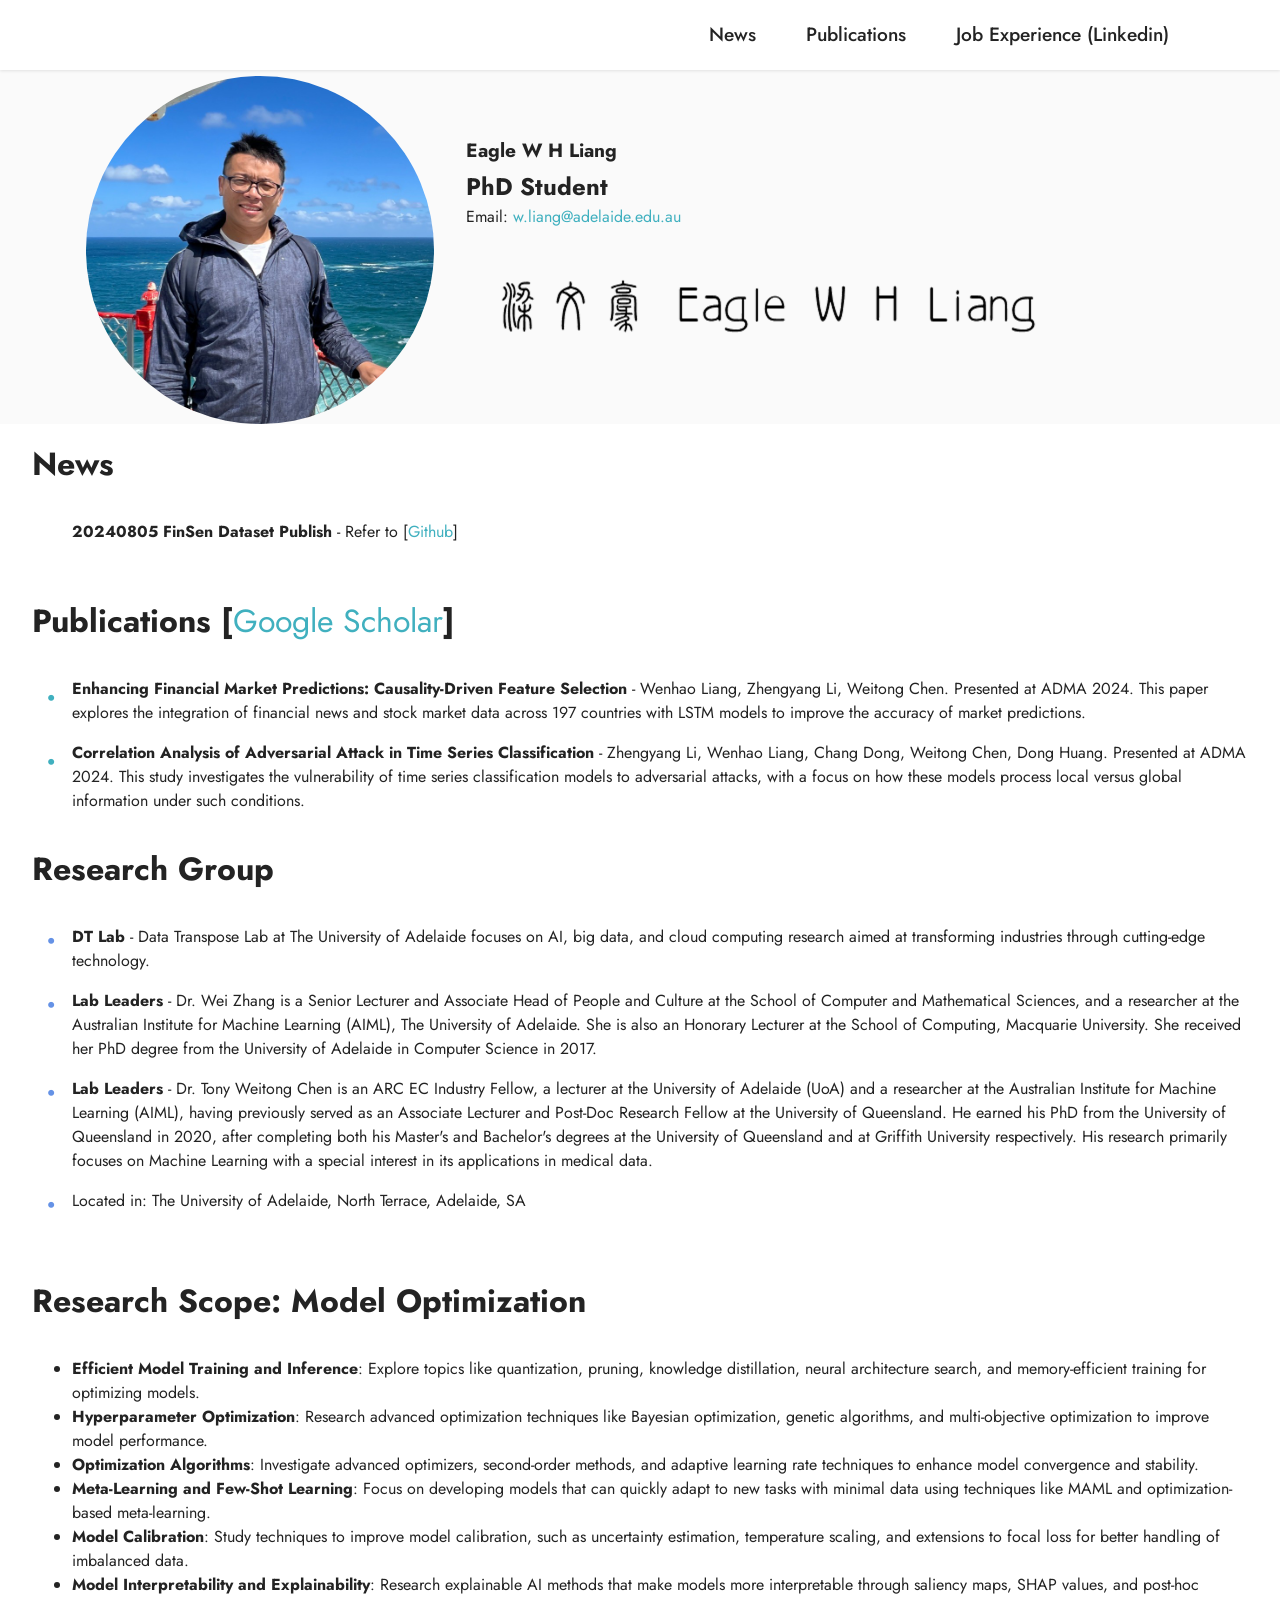
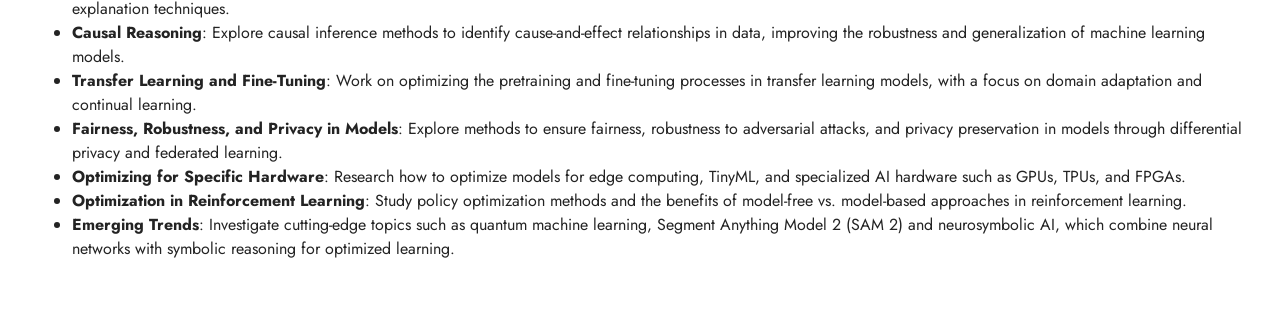
==== index.html @ 14f1f6cb "Update index.html" ====
<!DOCTYPE html>
<html>

<head>
    <meta charset="UTF-8">
    <meta http-equiv="X-Compatible" content="IE=edge">
    <meta name="generator" content="Mobirise v5.3.0, mobirise.com">
    <meta name="viewport" content="width=device-width, initial-scale=1, minimum-scale=1">
    <link rel="shortcut icon" href="assets/eagle.jpeg" type="image/x-icon">
    <meta name="description" content="Eagle W H Liang">

    <title>Eagle W H Liang</title>
    <link rel="stylesheet" href="assets/tether/tether.min.css">
    <link rel="stylesheet" href="assets/bootstrap/css/bootstrap.min.css">
    <link rel="stylesheet" href="assets/bootstrap/css/bootstrap-grid.min.css">
    <link rel="stylesheet" href="assets/bootstrap/css/bootstrap-reboot.min.css">
    <link rel="stylesheet" href="assets/web/assets/gdpr-plugin/gdpr-styles.css">
    <link rel="stylesheet" href="assets/dropdown/css/style.css">
    <link rel="stylesheet" href="assets/socicon/css/styles.css">
    <link rel="stylesheet" href="assets/theme/css/style.css">
    <link rel="preload" as="style" href="assets/mobirise/css/mbr-additional.css">
    <link rel="stylesheet" href="assets/mobirise/css/mbr-additional.css" type="text/css">
</head>

<body>
    <section class="menu menu1 cid-sqgBPO4NXS" once="menu" id="menu1-y">
        <nav class="navbar navbar-dropdown navbar-fixed-top navbar-expand-lg">
            <div class="container">
                <button class="navbar-toggler" type="button" data-toggle="collapse" data-target="#navbarSupportedContent" aria-controls="navbarNavAltMarkup" aria-expanded="false" aria-label="Toggle navigation">
                    <div class="hamburger">
                        <span></span>
                        <span></span>
                        <span></span>
                        <span></span>
                    </div>
                </button>
                <div class="collapse navbar-collapse" id="navbarSupportedContent">
                    <ul class="navbar-nav nav-dropdown nav-right" data-app-modern-menu="true">
                        <li class="nav-item"><a class="nav-link link text-black text-primary display-4" href="#content8-q">News</a></li>
                        <li class="nav-item"><a class="nav-link link text-black text-primary display-4" href="#content14-s">Publications</a></li>
                        <li class="nav-item"><a class="nav-link link text-black text-primary display-4" href="https://www.linkedin.com/in/eagle-wh-liang-7a3728153/" target="_blank">Job Experience (Linkedin) </a></li>
                    </ul>
                </div>
            </div>
        </nav>
    </section>

<section class="team2 cid-sqbFVr6z4T" id="team2-o">
    <div class="container">
        <div class="row align-items-center">
            <div class="col-md-4">
                <img src="assets/eagle.jpeg" alt="Eagle W H Liang" class="img-fluid rounded-circle">
            </div>
            <div class="col-md-8">
                <h1 class="display-4"><strong>Eagle W H Liang</strong></h1>
                <h2 class="h4"><strong>PhD Student</strong></h2>
                <p>Email: <a href="mailto:w.liang@adelaide.edu.au">w.liang@adelaide.edu.au</a></p>
                <!-- Add the new image below the email -->
                <img src="assets/eagleWHLiang_touming_2.png" alt="Additional Photo" class="img-fluid mt-3">
            </div>
        </div>
    </div>
</section>


    <section class="content8 cid-sqbGOVxCZl" id="content8-q">
        <div class="container-fluid">
            <div class="row justify-content-center">
                <div class="col-md-12">
                    <h4 class="mbr-section-title mbr-fonts-style mb-4 display-5"><strong>News</strong></h4>
                    <ul class="list mbr-fonts-style display-7">
                        <!-- Empty Content -->
                        <strong>20240805 FinSen Dataset Publish</strong> - Refer to [<a href="https://github.com/EagleAdelaide/FinSen_Dataset" class="text-primary" target="_blank">Github</a>]
                    </ul>
                </div>
            </div>
        </div>
    </section>

    <section class="content14 cid-sqbH2OZFpg" id="content14-s">
        <div class="container-fluid">
            <div class="row justify-content-center">
                <div class="col-md-12">
                    <h3 class="mbr-section-title mbr-fonts-style mb-4 display-5">
                        <strong>Publications [<a href="https://scholar.google.com/citations?user=3f4N-oQAAAAJ&hl=en" class="text-primary">Google Scholar</a>]
                        </strong>
                    </h3>
                    <ul class="list mbr-fonts-style display-7">
                        <li>
                            <strong>Enhancing Financial Market Predictions: Causality-Driven Feature Selection</strong> - 
                            Wenhao Liang, Zhengyang Li, Weitong Chen. Presented at ADMA 2024. This paper explores the integration of financial news and stock market data across 197 countries with LSTM models to improve the accuracy of market predictions.
                        </li>
                        <li>
                            <strong>Correlation Analysis of Adversarial Attack in Time Series Classification</strong> - 
                            Zhengyang Li, Wenhao Liang, Chang Dong, Weitong Chen, Dong Huang. Presented at ADMA 2024. This study investigates the vulnerability of time series classification models to adversarial attacks, with a focus on how these models process local versus global information under such conditions.
                        </li>
                        <!-- Add more publications here -->
                    </ul>
                </div>
            </div>
        </div>
    </section>

    <section class="content8 cid-sqgLXsVjXE" id="content8-10">
        <div class="container-fluid">
            <div class="row justify-content-center">
                <div class="counter-container col-md-12 col-lg-12">
                    <h4 class="mbr-section-title mbr-fonts-style mb-4 display-5"><strong>Research Group</strong></h4>
                    <ul class="list mbr-fonts-style display-7">
                        <li><strong>DT Lab</strong> - Data Transpose Lab at The University of Adelaide focuses on AI, big data, and cloud computing research aimed at transforming industries through cutting-edge technology.</li>
                        <li><strong>Lab Leaders</strong> - Dr. Wei Zhang is a Senior Lecturer and Associate Head of People and Culture at the School of Computer and Mathematical Sciences, and a researcher at the Australian Institute for Machine Learning (AIML), The University of Adelaide. She is also an Honorary Lecturer at the School of Computing, Macquarie University. She received her PhD degree from the University of Adelaide in Computer Science in 2017.</li>
                        <li><strong>Lab Leaders</strong> - Dr. Tony Weitong Chen is an ARC EC Industry Fellow, a lecturer at the University of Adelaide (UoA) and a researcher at the Australian Institute for Machine Learning (AIML), having previously served as an Associate Lecturer and Post-Doc Research Fellow at the University of Queensland. He earned his PhD from the University of Queensland in 2020, after completing both his Master's and Bachelor's degrees at the University of Queensland and at Griffith University respectively. His research primarily focuses on Machine Learning with a special interest in its applications in medical data.</li>
                        <li>Located in: The University of Adelaide, North Terrace, Adelaide, SA</li>
<!--                         <li>Email: dt-lab@adelaide.edu.au</li> -->
<!--                         <li>Website: <a href="https://www.adelaide.edu.au/dt-lab">www.adelaide.edu.au/dt-lab</a></li> -->
                    </ul>
                </div>
<!--                 <div class="counter-container col-md-12 col-lg-12">
                    <h4 class="mbr-section-title mbr-fonts-style mb-4 display-5"><strong>Alumni</strong></h4>
                    <ul class="list mbr-fonts-style display-7">
<!--                                 <li><strong>John Doe</strong> - Graduated in 2022, now working as a Data Scientist at XYZ Corporation.</li> -->
<!--                                 <li><strong>Jane Smith</strong> - Completed PhD in AI, currently leading research at ABC Lab. 
                                    <a href="https://www.linkedin.com/in/janesmith" target="_blank">LinkedIn</a></li>
                                <li><strong>Michael Lee</strong> - Graduated in 2021, Software Engineer at DEF Tech. 
                                    <a href="https://www.linkedin.com/in/michaellee" target="_blank">LinkedIn</a></li> -->
                    </ul>
                </div>
            </div>
        </div>
    </section>

    <section class="content8 cid-sqbGOVxCZl" id="content8-q">
    <div class="container-fluid">
        <div class="row justify-content-center">
            <div class="col-md-12">
                <h4 class="mbr-section-title mbr-fonts-style mb-4 display-5"><strong>Research Scope: Model Optimization</strong></h4>
                <ul class="list mbr-fonts-style display-7">
                    <li><strong>Efficient Model Training and Inference</strong>: Explore topics like quantization, pruning, knowledge distillation, neural architecture search, and memory-efficient training for optimizing models.</li>
                    <li><strong>Hyperparameter Optimization</strong>: Research advanced optimization techniques like Bayesian optimization, genetic algorithms, and multi-objective optimization to improve model performance.</li>
                    <li><strong>Optimization Algorithms</strong>: Investigate advanced optimizers, second-order methods, and adaptive learning rate techniques to enhance model convergence and stability.</li>
                    <li><strong>Meta-Learning and Few-Shot Learning</strong>: Focus on developing models that can quickly adapt to new tasks with minimal data using techniques like MAML and optimization-based meta-learning.</li>
                    <li><strong>Model Calibration</strong>: Study techniques to improve model calibration, such as uncertainty estimation, temperature scaling, and extensions to focal loss for better handling of imbalanced data.</li>
                    <li><strong>Model Interpretability and Explainability</strong>: Research explainable AI methods that make models more interpretable through saliency maps, SHAP values, and post-hoc explanation techniques.</li>
                    <li><strong>Causal Reasoning</strong>: Explore causal inference methods to identify cause-and-effect relationships in data, improving the robustness and generalization of machine learning models.</li>
                    <li><strong>Transfer Learning and Fine-Tuning</strong>: Work on optimizing the pretraining and fine-tuning processes in transfer learning models, with a focus on domain adaptation and continual learning.</li>
                    <li><strong>Fairness, Robustness, and Privacy in Models</strong>: Explore methods to ensure fairness, robustness to adversarial attacks, and privacy preservation in models through differential privacy and federated learning.</li>
                    <li><strong>Optimizing for Specific Hardware</strong>: Research how to optimize models for edge computing, TinyML, and specialized AI hardware such as GPUs, TPUs, and FPGAs.</li>
                    <li><strong>Optimization in Reinforcement Learning</strong>: Study policy optimization methods and the benefits of model-free vs. model-based approaches in reinforcement learning.</li>
                    <li><strong>Emerging Trends</strong>: Investigate cutting-edge topics such as quantum machine learning, Segment Anything Model 2 (SAM 2) and neurosymbolic AI, which combine neural networks with symbolic reasoning for optimized learning.</li>
                </ul>
            </div>
        </div>
    </div>
</section>

</body>
</html>
---- assets/web/assets/gdpr-plugin/gdpr-styles.css ----
.gdpr-block {
    padding: 10px;
    font-size: 14px;
    display: block;
    width: 100%;
    text-align: center;
}
.gdpr-block.covert {
	display: none;
}
.textGDPR {
    position: relative;
}
.gdpr-block label span.textGDPR input[name='gdpr']{
    width: 15px;
    height: 15px;
    margin: 0;
    position: absolute;
    top: 3px;
    left: -20px;
}
.gdpr-block label {
    color: #a7a7a7;
    vertical-align: middle;
    user-select: none;
    margin-bottom: 0;
}
---- assets/dropdown/css/style.css ----
.navbar-dropdown {
  left: 0;
  padding: 0;
  position: absolute;
  right: 0;
  top: 0;
  transition: all 0.45s ease;
  z-index: 1030;
  background: #282828; }
  .navbar-dropdown .navbar-logo {
    margin-right: 0.8rem;
    transition: margin 0.3s ease-in-out;
    vertical-align: middle; }
    .navbar-dropdown .navbar-logo img {
      height: 3.125rem;
      transition: all 0.3s ease-in-out; }
    .navbar-dropdown .navbar-logo.mbr-iconfont {
      font-size: 3.125rem;
      line-height: 3.125rem; }
  .navbar-dropdown .navbar-caption {
    font-weight: 700;
    white-space: normal;
    vertical-align: -4px;
    line-height: 3.125rem !important; }
    .navbar-dropdown .navbar-caption, .navbar-dropdown .navbar-caption:hover {
      color: inherit;
      text-decoration: none; }
  .navbar-dropdown .mbr-iconfont + .navbar-caption {
    vertical-align: -1px; }
  .navbar-dropdown.navbar-fixed-top {
    position: fixed; }
  .navbar-dropdown .navbar-brand span {
    vertical-align: -4px; }
  .navbar-dropdown.bg-color.transparent {
    background: none; }
  .navbar-dropdown.navbar-short .navbar-brand {
    padding: 0.625rem 0; }
    .navbar-dropdown.navbar-short .navbar-brand span {
      vertical-align: -1px; }
  .navbar-dropdown.navbar-short .navbar-caption {
    line-height: 2.375rem !important;
    vertical-align: -2px; }
  .navbar-dropdown.navbar-short .navbar-logo {
    margin-right: 0.5rem; }
    .navbar-dropdown.navbar-short .navbar-logo img {
      height: 2.375rem; }
    .navbar-dropdown.navbar-short .navbar-logo.mbr-iconfont {
      font-size: 2.375rem;
      line-height: 2.375rem; }
  .navbar-dropdown.navbar-short .mbr-table-cell {
    height: 3.625rem; }
  .navbar-dropdown .navbar-close {
    left: 0.6875rem;
    position: fixed;
    top: 0.75rem;
    z-index: 1000; }
  .navbar-dropdown .hamburger-icon {
    content: "";
    display: inline-block;
    vertical-align: middle;
    width: 16px;
    -webkit-box-shadow: 0 -6px 0 1px #282828,0 0 0 1px #282828,0 6px 0 1px #282828;
    -moz-box-shadow: 0 -6px 0 1px #282828,0 0 0 1px #282828,0 6px 0 1px #282828;
    box-shadow: 0 -6px 0 1px #282828,0 0 0 1px #282828,0 6px 0 1px #282828; }

.dropdown-menu .dropdown-toggle[data-toggle="dropdown-submenu"]::after {
  border-bottom: 0.35em solid transparent;
  border-left: 0.35em solid;
  border-right: 0;
  border-top: 0.35em solid transparent;
  margin-left: 0.3rem; }

.dropdown-menu .dropdown-item:focus {
  outline: 0; }

.nav-dropdown {
  font-size: 0.75rem;
  font-weight: 500;
  height: auto !important; }
  .nav-dropdown .nav-btn {
    padding-left: 1rem; }
  .nav-dropdown .link {
    margin: .667em 1.667em;
    font-weight: 500;
    padding: 0;
    transition: color .2s ease-in-out; }
    .nav-dropdown .link.dropdown-toggle {
      margin-right: 2.583em; }
      .nav-dropdown .link.dropdown-toggle::after {
        margin-left: .25rem;
        border-top: 0.35em solid;
        border-right: 0.35em solid transparent;
        border-left: 0.35em solid transparent;
        border-bottom: 0; }
      .nav-dropdown .link.dropdown-toggle[aria-expanded="true"] {
        margin: 0;
        padding: 0.667em 3.263em  0.667em 1.667em; }
  .nav-dropdown .link::after,
  .nav-dropdown .dropdown-item::after {
    color: inherit; }
  .nav-dropdown .btn {
    font-size: 0.75rem;
    font-weight: 700;
    letter-spacing: 0;
    margin-bottom: 0;
    padding-left: 1.25rem;
    padding-right: 1.25rem; }
  .nav-dropdown .dropdown-menu {
    border-radius: 0;
    border: 0;
    left: 0;
    margin: 0;
    padding-bottom: 1.25rem;
    padding-top: 1.25rem;
    position: relative; }
  .nav-dropdown .dropdown-submenu {
    margin-left: 0.125rem;
    top: 0; }
  .nav-dropdown .dropdown-item {
    font-weight: 500;
    line-height: 2;
    padding: 0.3846em 4.615em 0.3846em 1.5385em;
    position: relative;
    transition: color .2s ease-in-out, background-color .2s ease-in-out; }
    .nav-dropdown .dropdown-item::after {
      margin-top: -0.3077em;
      position: absolute;
      right: 1.1538em;
      top: 50%; }
    .nav-dropdown .dropdown-item:focus, .nav-dropdown .dropdown-item:hover {
      background: none; }

@media (max-width: 767px) {
  .nav-dropdown.navbar-toggleable-sm {
    bottom: 0;
    display: none;
    left: 0;
    overflow-x: hidden;
    position: fixed;
    top: 0;
    transform: translateX(-100%);
    -ms-transform: translateX(-100%);
    -webkit-transform: translateX(-100%);
    width: 18.75rem;
    z-index: 999; } }
.nav-dropdown.navbar-toggleable-xl {
  bottom: 0;
  display: none;
  left: 0;
  overflow-x: hidden;
  position: fixed;
  top: 0;
  transform: translateX(-100%);
  -ms-transform: translateX(-100%);
  -webkit-transform: translateX(-100%);
  width: 18.75rem;
  z-index: 999; }

.nav-dropdown-sm {
  display: block !important;
  overflow-x: hidden;
  overflow: auto;
  padding-top: 3.875rem; }
  .nav-dropdown-sm::after {
    content: "";
    display: block;
    height: 3rem;
    width: 100%; }
  .nav-dropdown-sm.collapse.in ~ .navbar-close {
    display: block !important; }
  .nav-dropdown-sm.collapsing, .nav-dropdown-sm.collapse.in {
    transform: translateX(0);
    -ms-transform: translateX(0);
    -webkit-transform: translateX(0);
    transition: all 0.25s ease-out;
    -webkit-transition: all 0.25s ease-out;
    background: #282828; }
  .nav-dropdown-sm.collapsing[aria-expanded="false"] {
    transform: translateX(-100%);
    -ms-transform: translateX(-100%);
    -webkit-transform: translateX(-100%); }
  .nav-dropdown-sm .nav-item {
    display: block;
    margin-left: 0 !important;
    padding-left: 0; }
  .nav-dropdown-sm .link,
  .nav-dropdown-sm .dropdown-item {
    border-top: 1px dotted rgba(255, 255, 255, 0.1);
    font-size: 0.8125rem;
    line-height: 1.6;
    margin: 0 !important;
    padding: 0.875rem 2.4rem 0.875rem 1.5625rem !important;
    position: relative;
    white-space: normal; }
    .nav-dropdown-sm .link:focus, .nav-dropdown-sm .link:hover,
    .nav-dropdown-sm .dropdown-item:focus,
    .nav-dropdown-sm .dropdown-item:hover {
      background: rgba(0, 0, 0, 0.2) !important;
      color: #c0a375; }
  .nav-dropdown-sm .nav-btn {
    position: relative;
    padding: 1.5625rem 1.5625rem 0 1.5625rem; }
    .nav-dropdown-sm .nav-btn::before {
      border-top: 1px dotted rgba(255, 255, 255, 0.1);
      content: "";
      left: 0;
      position: absolute;
      top: 0;
      width: 100%; }
    .nav-dropdown-sm .nav-btn + .nav-btn {
      padding-top: 0.625rem; }
      .nav-dropdown-sm .nav-btn + .nav-btn::before {
        display: none; }
  .nav-dropdown-sm .btn {
    padding: 0.625rem 0; }
  .nav-dropdown-sm .dropdown-toggle[data-toggle="dropdown-submenu"]::after {
    margin-left: .25rem;
    border-top: 0.35em solid;
    border-right: 0.35em solid transparent;
    border-left: 0.35em solid transparent;
    border-bottom: 0; }
  .nav-dropdown-sm .dropdown-toggle[data-toggle="dropdown-submenu"][aria-expanded="true"]::after {
    border-top: 0;
    border-right: 0.35em solid transparent;
    border-left: 0.35em solid transparent;
    border-bottom: 0.35em solid; }
  .nav-dropdown-sm .dropdown-menu {
    margin: 0;
    padding: 0;
    position: relative;
    top: 0;
    left: 0;
    width: 100%;
    border: 0;
    float: none;
    border-radius: 0;
    background: none; }
  .nav-dropdown-sm .dropdown-submenu {
    left: 100%;
    margin-left: 0.125rem;
    margin-top: -1.25rem;
    top: 0; }

.navbar-toggleable-sm .nav-dropdown .dropdown-menu {
  position: absolute; }

.navbar-toggleable-sm .nav-dropdown .dropdown-submenu {
  left: 100%;
  margin-left: 0.125rem;
  margin-top: -1.25rem;
  top: 0; }

.navbar-toggleable-sm.opened .nav-dropdown .dropdown-menu {
  position: relative; }

.navbar-toggleable-sm.opened .nav-dropdown .dropdown-submenu {
  left: 0;
  margin-left: 00rem;
  margin-top: 0rem;
  top: 0; }

.is-builder .nav-dropdown.collapsing {
  transition: none !important; }

/*# sourceMappingURL=style.css.map */
---- assets/socicon/css/styles.css ----
@charset "UTF-8";

@font-face {
  font-family: 'Socicon';
  src:  url('../fonts/socicon.eot');
  src:  url('../fonts/socicon.eot?#iefix') format('embedded-opentype'),
    url('../fonts/socicon.woff2') format('woff2'),
    url('../fonts/socicon.ttf') format('truetype'),
    url('../fonts/socicon.woff') format('woff'),
    url('../fonts/socicon.svg#socicon') format('svg');
  font-weight: normal;
  font-style: normal;
  font-display: swap;
}

[data-icon]:before {
  font-family: "socicon" !important;
  content: attr(data-icon);
  font-style: normal !important;
  font-weight: normal !important;
  font-variant: normal !important;
  text-transform: none !important;
  speak: none;
  line-height: 1;
  -webkit-font-smoothing: antialiased;
  -moz-osx-font-smoothing: grayscale;
}

[class^="socicon-"], [class*=" socicon-"] {
  /* use !important to prevent issues with browser extensions that change fonts */
  font-family: 'Socicon' !important;
  speak: none;
  font-style: normal;
  font-weight: normal;
  font-variant: normal;
  text-transform: none;
  line-height: 1;

  /* Better Font Rendering =========== */
  -webkit-font-smoothing: antialiased;
  -moz-osx-font-smoothing: grayscale;
}

.socicon-eitaa:before {
  content: "\e97c";
}
.socicon-soroush:before {
  content: "\e97d";
}
.socicon-bale:before {
  content: "\e97e";
}
.socicon-zazzle:before {
  content: "\e97b";
}
.socicon-society6:before {
  content: "\e97a";
}
.socicon-redbubble:before {
  content: "\e979";
}
.socicon-avvo:before {
  content: "\e978";
}
.socicon-stitcher:before {
  content: "\e977";
}
.socicon-googlehangouts:before {
  content: "\e974";
}
.socicon-dlive:before {
  content: "\e975";
}
.socicon-vsco:before {
  content: "\e976";
}
.socicon-flipboard:before {
  content: "\e973";
}
.socicon-ubuntu:before {
  content: "\e958";
}
.socicon-artstation:before {
  content: "\e959";
}
.socicon-invision:before {
  content: "\e95a";
}
.socicon-torial:before {
  content: "\e95b";
}
.socicon-collectorz:before {
  content: "\e95c";
}
.socicon-seenthis:before {
  content: "\e95d";
}
.socicon-googleplaymusic:before {
  content: "\e95e";
}
.socicon-debian:before {
  content: "\e95f";
}
.socicon-filmfreeway:before {
  content: "\e960";
}
.socicon-gnome:before {
  content: "\e961";
}
.socicon-itchio:before {
  content: "\e962";
}
.socicon-jamendo:before {
  content: "\e963";
}
.socicon-mix:before {
  content: "\e964";
}
.socicon-sharepoint:before {
  content: "\e965";
}
.socicon-tinder:before {
  content: "\e966";
}
.socicon-windguru:before {
  content: "\e967";
}
.socicon-cdbaby:before {
  content: "\e968";
}
.socicon-elementaryos:before {
  content: "\e969";
}
.socicon-stage32:before {
  content: "\e96a";
}
.socicon-tiktok:before {
  content: "\e96b";
}
.socicon-gitter:before {
  content: "\e96c";
}
.socicon-letterboxd:before {
  content: "\e96d";
}
.socicon-threema:before {
  content: "\e96e";
}
.socicon-splice:before {
  content: "\e96f";
}
.socicon-metapop:before {
  content: "\e970";
}
.socicon-naver:before {
  content: "\e971";
}
.socicon-remote:before {
  content: "\e972";
}
.socicon-internet:before {
  content: "\e957";
}
.socicon-moddb:before {
  content: "\e94b";
}
.socicon-indiedb:before {
  content: "\e94c";
}
.socicon-traxsource:before {
  content: "\e94d";
}
.socicon-gamefor:before {
  content: "\e94e";
}
.socicon-pixiv:before {
  content: "\e94f";
}
.socicon-myanimelist:before {
  content: "\e950";
}
.socicon-blackberry:before {
  content: "\e951";
}
.socicon-wickr:before {
  content: "\e952";
}
.socicon-spip:before {
  content: "\e953";
}
.socicon-napster:before {
  content: "\e954";
}
.socicon-beatport:before {
  content: "\e955";
}
.socicon-hackerone:before {
  content: "\e956";
}
.socicon-hackernews:before {
  content: "\e946";
}
.socicon-smashwords:before {
  content: "\e947";
}
.socicon-kobo:before {
  content: "\e948";
}
.socicon-bookbub:before {
  content: "\e949";
}
.socicon-mailru:before {
  content: "\e94a";
}
.socicon-gitlab:before {
  content: "\e945";
}
.socicon-instructables:before {
  content: "\e944";
}
.socicon-portfolio:before {
  content: "\e943";
}
.socicon-codered:before {
  content: "\e940";
}
.socicon-origin:before {
  content: "\e941";
}
.socicon-nextdoor:before {
  content: "\e942";
}
.socicon-udemy:before {
  content: "\e93f";
}
.socicon-livemaster:before {
  content: "\e93e";
}
.socicon-crunchbase:before {
  content: "\e93b";
}
.socicon-homefy:before {
  content: "\e93c";
}
.socicon-calendly:before {
  content: "\e93d";
}
.socicon-realtor:before {
  content: "\e90f";
}
.socicon-tidal:before {
  content: "\e910";
}
.socicon-qobuz:before {
  content: "\e911";
}
.socicon-natgeo:before {
  content: "\e912";
}
.socicon-mastodon:before {
  content: "\e913";
}
.socicon-unsplash:before {
  content: "\e914";
}
.socicon-homeadvisor:before {
  content: "\e915";
}
.socicon-angieslist:before {
  content: "\e916";
}
.socicon-codepen:before {
  content: "\e917";
}
.socicon-slack:before {
  content: "\e918";
}
.socicon-openaigym:before {
  content: "\e919";
}
.socicon-logmein:before {
  content: "\e91a";
}
.socicon-fiverr:before {
  content: "\e91b";
}
.socicon-gotomeeting:before {
  content: "\e91c";
}
.socicon-aliexpress:before {
  content: "\e91d";
}
.socicon-guru:before {
  content: "\e91e";
}
.socicon-appstore:before {
  content: "\e91f";
}
.socicon-homes:before {
  content: "\e920";
}
.socicon-zoom:before {
  content: "\e921";
}
.socicon-alibaba:before {
  content: "\e922";
}
.socicon-craigslist:before {
  content: "\e923";
}
.socicon-wix:before {
  content: "\e924";
}
.socicon-redfin:before {
  content: "\e925";
}
.socicon-googlecalendar:before {
  content: "\e926";
}
.socicon-shopify:before {
  content: "\e927";
}
.socicon-freelancer:before {
  content: "\e928";
}
.socicon-seedrs:before {
  content: "\e929";
}
.socicon-bing:before {
  content: "\e92a";
}
.socicon-doodle:before {
  content: "\e92b";
}
.socicon-bonanza:before {
  content: "\e92c";
}
.socicon-squarespace:before {
  content: "\e92d";
}
.socicon-toptal:before {
  content: "\e92e";
}
.socicon-gust:before {
  content: "\e92f";
}
.socicon-ask:before {
  content: "\e930";
}
.socicon-trulia:before {
  content: "\e931";
}
.socicon-loomly:before {
  content: "\e932";
}
.socicon-ghost:before {
  content: "\e933";
}
.socicon-upwork:before {
  content: "\e934";
}
.socicon-fundable:before {
  content: "\e935";
}
.socicon-booking:before {
  content: "\e936";
}
.socicon-googlemaps:before {
  content: "\e937";
}
.socicon-zillow:before {
  content: "\e938";
}
.socicon-niconico:before {
  content: "\e939";
}
.socicon-toneden:before {
  content: "\e93a";
}
.socicon-augment:before {
  content: "\e908";
}
.socicon-bitbucket:before {
  content: "\e909";
}
.socicon-fyuse:before {
  content: "\e90a";
}
.socicon-yt-gaming:before {
  content: "\e90b";
}
.socicon-sketchfab:before {
  content: "\e90c";
}
.socicon-mobcrush:before {
  content: "\e90d";
}
.socicon-microsoft:before {
  content: "\e90e";
}
.socicon-pandora:before {
  content: "\e907";
}
.socicon-messenger:before {
  content: "\e906";
}
.socicon-gamewisp:before {
  content: "\e905";
}
.socicon-bloglovin:before {
  content: "\e904";
}
.socicon-tunein:before {
  content: "\e903";
}
.socicon-gamejolt:before {
  content: "\e901";
}
.socicon-trello:before {
  content: "\e902";
}
.socicon-spreadshirt:before {
  content: "\e900";
}
.socicon-500px:before {
  content: "\e000";
}
.socicon-8tracks:before {
  content: "\e001";
}
.socicon-airbnb:before {
  content: "\e002";
}
.socicon-alliance:before {
  content: "\e003";
}
.socicon-amazon:before {
  content: "\e004";
}
.socicon-amplement:before {
  content: "\e005";
}
.socicon-android:before {
  content: "\e006";
}
.socicon-angellist:before {
  content: "\e007";
}
.socicon-apple:before {
  content: "\e008";
}
.socicon-appnet:before {
  content: "\e009";
}
.socicon-baidu:before {
  content: "\e00a";
}
.socicon-bandcamp:before {
  content: "\e00b";
}
.socicon-battlenet:before {
  content: "\e00c";
}
.socicon-mixer:before {
  content: "\e00d";
}
.socicon-bebee:before {
  content: "\e00e";
}
.socicon-bebo:before {
  content: "\e00f";
}
.socicon-behance:before {
  content: "\e010";
}
.socicon-blizzard:before {
  content: "\e011";
}
.socicon-blogger:before {
  content: "\e012";
}
.socicon-buffer:before {
  content: "\e013";
}
.socicon-chrome:before {
  content: "\e014";
}
.socicon-coderwall:before {
  content: "\e015";
}
.socicon-curse:before {
  content: "\e016";
}
.socicon-dailymotion:before {
  content: "\e017";
}
.socicon-deezer:before {
  content: "\e018";
}
.socicon-delicious:before {
  content: "\e019";
}
.socicon-deviantart:before {
  content: "\e01a";
}
.socicon-diablo:before {
  content: "\e01b";
}
.socicon-digg:before {
  content: "\e01c";
}
.socicon-discord:before {
  content: "\e01d";
}
.socicon-disqus:before {
  content: "\e01e";
}
.socicon-douban:before {
  content: "\e01f";
}
.socicon-draugiem:before {
  content: "\e020";
}
.socicon-dribbble:before {
  content: "\e021";
}
.socicon-drupal:before {
  content: "\e022";
}
.socicon-ebay:before {
  content: "\e023";
}
.socicon-ello:before {
  content: "\e024";
}
.socicon-endomodo:before {
  content: "\e025";
}
.socicon-envato:before {
  content: "\e026";
}
.socicon-etsy:before {
  content: "\e027";
}
.socicon-facebook:before {
  content: "\e028";
}
.socicon-feedburner:before {
  content: "\e029";
}
.socicon-filmweb:before {
  content: "\e02a";
}
.socicon-firefox:before {
  content: "\e02b";
}
.socicon-flattr:before {
  content: "\e02c";
}
.socicon-flickr:before {
  content: "\e02d";
}
.socicon-formulr:before {
  content: "\e02e";
}
.socicon-forrst:before {
  content: "\e02f";
}
.socicon-foursquare:before {
  content: "\e030";
}
.socicon-friendfeed:before {
  content: "\e031";
}
.socicon-github:before {
  content: "\e032";
}
.socicon-goodreads:before {
  content: "\e033";
}
.socicon-google:before {
  content: "\e034";
}
.socicon-googlescholar:before {
  content: "\e035";
}
.socicon-googlegroups:before {
  content: "\e036";
}
.socicon-googlephotos:before {
  content: "\e037";
}
.socicon-googleplus:before {
  content: "\e038";
}
.socicon-grooveshark:before {
  content: "\e039";
}
.socicon-hackerrank:before {
  content: "\e03a";
}
.socicon-hearthstone:before {
  content: "\e03b";
}
.socicon-hellocoton:before {
  content: "\e03c";
}
.socicon-heroes:before {
  content: "\e03d";
}
.socicon-smashcast:before {
  content: "\e03e";
}
.socicon-horde:before {
  content: "\e03f";
}
.socicon-houzz:before {
  content: "\e040";
}
.socicon-icq:before {
  content: "\e041";
}
.socicon-identica:before {
  content: "\e042";
}
.socicon-imdb:before {
  content: "\e043";
}
.socicon-instagram:before {
  content: "\e044";
}
.socicon-issuu:before {
  content: "\e045";
}
.socicon-istock:before {
  content: "\e046";
}
.socicon-itunes:before {
  content: "\e047";
}
.socicon-keybase:before {
  content: "\e048";
}
.socicon-lanyrd:before {
  content: "\e049";
}
.socicon-lastfm:before {
  content: "\e04a";
}
.socicon-line:before {
  content: "\e04b";
}
.socicon-linkedin:before {
  content: "\e04c";
}
.socicon-livejournal:before {
  content: "\e04d";
}
.socicon-lyft:before {
  content: "\e04e";
}
.socicon-macos:before {
  content: "\e04f";
}
.socicon-mail:before {
  content: "\e050";
}
.socicon-medium:before {
  content: "\e051";
}
.socicon-meetup:before {
  content: "\e052";
}
.socicon-mixcloud:before {
  content: "\e053";
}
.socicon-modelmayhem:before {
  content: "\e054";
}
.socicon-mumble:before {
  content: "\e055";
}
.socicon-myspace:before {
  content: "\e056";
}
.socicon-newsvine:before {
  content: "\e057";
}
.socicon-nintendo:before {
  content: "\e058";
}
.socicon-npm:before {
  content: "\e059";
}
.socicon-odnoklassniki:before {
  content: "\e05a";
}
.socicon-openid:before {
  content: "\e05b";
}
.socicon-opera:before {
  content: "\e05c";
}
.socicon-outlook:before {
  content: "\e05d";
}
.socicon-overwatch:before {
  content: "\e05e";
}
.socicon-patreon:before {
  content: "\e05f";
}
.socicon-paypal:before {
  content: "\e060";
}
.socicon-periscope:before {
  content: "\e061";
}
.socicon-persona:before {
  content: "\e062";
}
.socicon-pinterest:before {
  content: "\e063";
}
.socicon-play:before {
  content: "\e064";
}
.socicon-player:before {
  content: "\e065";
}
.socicon-playstation:before {
  content: "\e066";
}
.socicon-pocket:before {
  content: "\e067";
}
.socicon-qq:before {
  content: "\e068";
}
.socicon-quora:before {
  content: "\e069";
}
.socicon-raidcall:before {
  content: "\e06a";
}
.socicon-ravelry:before {
  content: "\e06b";
}
.socicon-reddit:before {
  content: "\e06c";
}
.socicon-renren:before {
  content: "\e06d";
}
.socicon-researchgate:before {
  content: "\e06e";
}
.socicon-residentadvisor:before {
  content: "\e06f";
}
.socicon-reverbnation:before {
  content: "\e070";
}
.socicon-rss:before {
  content: "\e071";
}
.socicon-sharethis:before {
  content: "\e072";
}
.socicon-skype:before {
  content: "\e073";
}
.socicon-slideshare:before {
  content: "\e074";
}
.socicon-smugmug:before {
  content: "\e075";
}
.socicon-snapchat:before {
  content: "\e076";
}
.socicon-songkick:before {
  content: "\e077";
}
.socicon-soundcloud:before {
  content: "\e078";
}
.socicon-spotify:before {
  content: "\e079";
}
.socicon-stackexchange:before {
  content: "\e07a";
}
.socicon-stackoverflow:before {
  content: "\e07b";
}
.socicon-starcraft:before {
  content: "\e07c";
}
.socicon-stayfriends:before {
  content: "\e07d";
}
.socicon-steam:before {
  content: "\e07e";
}
.socicon-storehouse:before {
  content: "\e07f";
}
.socicon-strava:before {
  content: "\e080";
}
.socicon-streamjar:before {
  content: "\e081";
}
.socicon-stumbleupon:before {
  content: "\e082";
}
.socicon-swarm:before {
  content: "\e083";
}
.socicon-teamspeak:before {
  content: "\e084";
}
.socicon-teamviewer:before {
  content: "\e085";
}
.socicon-technorati:before {
  content: "\e086";
}
.socicon-telegram:before {
  content: "\e087";
}
.socicon-tripadvisor:before {
  content: "\e088";
}
.socicon-tripit:before {
  content: "\e089";
}
.socicon-triplej:before {
  content: "\e08a";
}
.socicon-tumblr:before {
  content: "\e08b";
}
.socicon-twitch:before {
  content: "\e08c";
}
.socicon-twitter:before {
  content: "\e08d";
}
.socicon-uber:before {
  content: "\e08e";
}
.socicon-ventrilo:before {
  content: "\e08f";
}
.socicon-viadeo:before {
  content: "\e090";
}
.socicon-viber:before {
  content: "\e091";
}
.socicon-viewbug:before {
  content: "\e092";
}
.socicon-vimeo:before {
  content: "\e093";
}
.socicon-vine:before {
  content: "\e094";
}
.socicon-vkontakte:before {
  content: "\e095";
}
.socicon-warcraft:before {
  content: "\e096";
}
.socicon-wechat:before {
  content: "\e097";
}
.socicon-weibo:before {
  content: "\e098";
}
.socicon-whatsapp:before {
  content: "\e099";
}
.socicon-wikipedia:before {
  content: "\e09a";
}
.socicon-windows:before {
  content: "\e09b";
}
.socicon-wordpress:before {
  content: "\e09c";
}
.socicon-wykop:before {
  content: "\e09d";
}
.socicon-xbox:before {
  content: "\e09e";
}
.socicon-xing:before {
  content: "\e09f";
}
.socicon-yahoo:before {
  content: "\e0a0";
}
.socicon-yammer:before {
  content: "\e0a1";
}
.socicon-yandex:before {
  content: "\e0a2";
}
.socicon-yelp:before {
  content: "\e0a3";
}
.socicon-younow:before {
  content: "\e0a4";
}
.socicon-youtube:before {
  content: "\e0a5";
}
.socicon-zapier:before {
  content: "\e0a6";
}
.socicon-zerply:before {
  content: "\e0a7";
}
.socicon-zomato:before {
  content: "\e0a8";
}
.socicon-zynga:before {
  content: "\e0a9";
}
---- assets/theme/css/style.css ----
@charset "UTF-8";
section {
  background-color: #ffffff;
}

body {
  font-style: normal;
  line-height: 1.5;
  font-weight: 400;
  color: #232323;
  position: relative;
}

section,
.container,
.container-fluid {
  position: relative;
  word-wrap: break-word;
}

a.mbr-iconfont:hover {
  text-decoration: none;
}

.article .lead p,
.article .lead ul,
.article .lead ol,
.article .lead pre,
.article .lead blockquote {
  margin-bottom: 0;
}

a {
  font-style: normal;
  font-weight: 400;
  cursor: pointer;
}
a, a:hover {
  text-decoration: none;
}

.mbr-section-title {
  font-style: normal;
  line-height: 1.3;
}

.mbr-section-subtitle {
  line-height: 1.3;
}

.mbr-text {
  font-style: normal;
  line-height: 1.7;
}

h1,
h2,
h3,
h4,
h5,
h6,
.display-1,
.display-2,
.display-4,
.display-5,
.display-7,
span,
p,
a {
  line-height: 1;
  word-break: break-word;
  word-wrap: break-word;
  font-weight: 400;
}

b,
strong {
  font-weight: bold;
}

input:-webkit-autofill, input:-webkit-autofill:hover, input:-webkit-autofill:focus, input:-webkit-autofill:active {
  transition-delay: 9999s;
  -webkit-transition-property: background-color, color;
  transition-property: background-color, color;
}

textarea[type=hidden] {
  display: none;
}

section {
  background-position: 50% 50%;
  background-repeat: no-repeat;
  background-size: cover;
}
section .mbr-background-video,
section .mbr-background-video-preview {
  position: absolute;
  bottom: 0;
  left: 0;
  right: 0;
  top: 0;
}

.hidden {
  visibility: hidden;
}

.mbr-z-index20 {
  z-index: 20;
}

/*! Base colors */
.mbr-white {
  color: #ffffff;
}

.mbr-black {
  color: #111111;
}

.mbr-bg-white {
  background-color: #ffffff;
}

.mbr-bg-black {
  background-color: #000000;
}

/*! Text-aligns */
.align-left {
  text-align: left;
}

.align-center {
  text-align: center;
}

.align-right {
  text-align: right;
}

/*! Font-weight  */
.mbr-light {
  font-weight: 300;
}

.mbr-regular {
  font-weight: 400;
}

.mbr-semibold {
  font-weight: 500;
}

.mbr-bold {
  font-weight: 700;
}

/*! Media  */
.media-content {
  flex-basis: 100%;
}

.media-container-row {
  display: flex;
  flex-direction: row;
  flex-wrap: wrap;
  justify-content: center;
  align-content: center;
  align-items: start;
}
.media-container-row .media-size-item {
  width: 400px;
}

.media-container-column {
  display: flex;
  flex-direction: column;
  flex-wrap: wrap;
  justify-content: center;
  align-content: center;
  align-items: stretch;
}
.media-container-column > * {
  width: 100%;
}

@media (min-width: 992px) {
  .media-container-row {
    flex-wrap: nowrap;
  }
}
figure {
  margin-bottom: 0;
  overflow: hidden;
}

figure[mbr-media-size] {
  transition: width 0.1s;
}

img,
iframe {
  display: block;
  width: 100%;
}

.card {
  background-color: transparent;
  border: none;
}

.card-box {
  width: 100%;
}

.card-img {
  text-align: center;
  flex-shrink: 0;
  -webkit-flex-shrink: 0;
}

.media {
  max-width: 100%;
  margin: 0 auto;
}

.mbr-figure {
  align-self: center;
}

.media-container > div {
  max-width: 100%;
}

.mbr-figure img,
.card-img img {
  width: 100%;
}

@media (max-width: 991px) {
  .media-size-item {
    width: auto !important;
  }

  .media {
    width: auto;
  }

  .mbr-figure {
    width: 100% !important;
  }
}
/*! Buttons */
.mbr-section-btn {
  margin-left: -0.6rem;
  margin-right: -0.6rem;
  font-size: 0;
}

.btn {
  font-weight: 600;
  border-width: 1px;
  font-style: normal;
  margin: 0.6rem 0.6rem;
  white-space: normal;
  transition: all 0.2s ease-in-out;
  display: inline-flex;
  align-items: center;
  justify-content: center;
  word-break: break-word;
}

.btn-sm {
  font-weight: 600;
  letter-spacing: 0px;
  transition: all 0.3s ease-in-out;
}

.btn-md {
  font-weight: 600;
  letter-spacing: 0px;
  transition: all 0.3s ease-in-out;
}

.btn-lg {
  font-weight: 600;
  letter-spacing: 0px;
  transition: all 0.3s ease-in-out;
}

.btn-form {
  margin: 0;
}
.btn-form:hover {
  cursor: pointer;
}

nav .mbr-section-btn {
  margin-left: 0rem;
  margin-right: 0rem;
}

/*! Btn icon margin */
.btn .mbr-iconfont,
.btn.btn-sm .mbr-iconfont {
  order: 1;
  cursor: pointer;
  margin-left: 0.5rem;
  vertical-align: sub;
}

.btn.btn-md .mbr-iconfont,
.btn.btn-md .mbr-iconfont {
  margin-left: 0.8rem;
}

.mbr-regular {
  font-weight: 400;
}

.mbr-semibold {
  font-weight: 500;
}

.mbr-bold {
  font-weight: 700;
}

[type=submit] {
  -webkit-appearance: none;
}

/*! Full-screen */
.mbr-fullscreen .mbr-overlay {
  min-height: 100vh;
}

.mbr-fullscreen {
  display: flex;
  display: -moz-flex;
  display: -ms-flex;
  display: -o-flex;
  align-items: center;
  min-height: 100vh;
  padding-top: 3rem;
  padding-bottom: 3rem;
}

/*! Map */
.map {
  height: 25rem;
  position: relative;
}
.map iframe {
  width: 100%;
  height: 100%;
}

/*! Scroll to top arrow */
.mbr-arrow-up {
  bottom: 25px;
  right: 90px;
  position: fixed;
  text-align: right;
  z-index: 5000;
  color: #ffffff;
  font-size: 22px;
}

.mbr-arrow-up a {
  background: rgba(0, 0, 0, 0.2);
  border-radius: 50%;
  color: #fff;
  display: inline-block;
  height: 60px;
  width: 60px;
  border: 2px solid #fff;
  outline-style: none !important;
  position: relative;
  text-decoration: none;
  transition: all 0.3s ease-in-out;
  cursor: pointer;
  text-align: center;
}
.mbr-arrow-up a:hover {
  background-color: rgba(0, 0, 0, 0.4);
}
.mbr-arrow-up a i {
  line-height: 60px;
}

.mbr-arrow-up-icon {
  display: block;
  color: #fff;
}

.mbr-arrow-up-icon::before {
  content: "›";
  display: inline-block;
  font-family: serif;
  font-size: 22px;
  line-height: 1;
  font-style: normal;
  position: relative;
  top: 6px;
  left: -4px;
  transform: rotate(-90deg);
}

/*! Arrow Down */
.mbr-arrow {
  position: absolute;
  bottom: 45px;
  left: 50%;
  width: 60px;
  height: 60px;
  cursor: pointer;
  background-color: rgba(80, 80, 80, 0.5);
  border-radius: 50%;
  transform: translateX(-50%);
}
@media (max-width: 767px) {
  .mbr-arrow {
    display: none;
  }
}
.mbr-arrow > a {
  display: inline-block;
  text-decoration: none;
  outline-style: none;
  -webkit-animation: arrowdown 1.7s ease-in-out infinite;
          animation: arrowdown 1.7s ease-in-out infinite;
  color: #ffffff;
}
.mbr-arrow > a > i {
  position: absolute;
  top: -2px;
  left: 15px;
  font-size: 2rem;
}

#scrollToTop a i::before {
  content: "";
  position: absolute;
  display: block;
  border-bottom: 2.5px solid #fff;
  border-left: 2.5px solid #fff;
  width: 27.8%;
  height: 27.8%;
  left: 50%;
  top: 51%;
  transform: translateY(-30%) translateX(-50%) rotate(135deg);
}

@keyframes arrowdown {
  0% {
    transform: translateY(0px);
  }
  50% {
    transform: translateY(-5px);
  }
  100% {
    transform: translateY(0px);
  }
}
@-webkit-keyframes arrowdown {
  0% {
    transform: translateY(0px);
  }
  50% {
    transform: translateY(-5px);
  }
  100% {
    transform: translateY(0px);
  }
}
@media (max-width: 500px) {
  .mbr-arrow-up {
    left: 0;
    right: 0;
    text-align: center;
  }
}
/*Gradients animation*/
@keyframes gradient-animation {
  from {
    background-position: 0% 100%;
    -webkit-animation-timing-function: ease-in-out;
            animation-timing-function: ease-in-out;
  }
  to {
    background-position: 100% 0%;
    -webkit-animation-timing-function: ease-in-out;
            animation-timing-function: ease-in-out;
  }
}
@-webkit-keyframes gradient-animation {
  from {
    background-position: 0% 100%;
    -webkit-animation-timing-function: ease-in-out;
            animation-timing-function: ease-in-out;
  }
  to {
    background-position: 100% 0%;
    -webkit-animation-timing-function: ease-in-out;
            animation-timing-function: ease-in-out;
  }
}
.bg-gradient {
  background-size: 200% 200%;
  animation: gradient-animation 5s infinite alternate;
  -webkit-animation: gradient-animation 5s infinite alternate;
}

.menu .navbar-brand {
  display: -webkit-flex;
}
.menu .navbar-brand span {
  display: flex;
  display: -webkit-flex;
}
.menu .navbar-brand .navbar-caption-wrap {
  display: -webkit-flex;
}
.menu .navbar-brand .navbar-logo img {
  display: -webkit-flex;
  width: auto;
}
@media (min-width: 768px) and (max-width: 991px) {
  .menu .navbar-toggleable-sm .navbar-nav {
    display: -ms-flexbox;
  }
}
@media (max-width: 991px) {
  .menu .navbar-collapse {
    max-height: 93.5vh;
  }
  .menu .navbar-collapse.show {
    overflow: auto;
  }
}
@media (min-width: 992px) {
  .menu .navbar-nav.nav-dropdown {
    display: -webkit-flex;
  }
  .menu .navbar-toggleable-sm .navbar-collapse {
    display: -webkit-flex !important;
  }
  .menu .collapsed .navbar-collapse {
    max-height: 93.5vh;
  }
  .menu .collapsed .navbar-collapse.show {
    overflow: auto;
  }
}
@media (max-width: 767px) {
  .menu .navbar-collapse {
    max-height: 80vh;
  }
}

.nav-link .mbr-iconfont {
  margin-right: 0.5rem;
}

.navbar {
  display: -webkit-flex;
  -webkit-flex-wrap: wrap;
  -webkit-align-items: center;
  -webkit-justify-content: space-between;
}

.navbar-collapse {
  -webkit-flex-basis: 100%;
  -webkit-flex-grow: 1;
  -webkit-align-items: center;
}

.nav-dropdown .link {
  padding: 0.667em 1.667em !important;
  margin: 0 !important;
}

.nav {
  display: -webkit-flex;
  -webkit-flex-wrap: wrap;
}

.row {
  display: -webkit-flex;
  -webkit-flex-wrap: wrap;
}

.justify-content-center {
  -webkit-justify-content: center;
}

.form-inline {
  display: -webkit-flex;
}

.card-wrapper {
  -webkit-flex: 1;
}

.carousel-control {
  z-index: 10;
  display: -webkit-flex;
}

.carousel-controls {
  display: -webkit-flex;
}

.media {
  display: -webkit-flex;
}

.form-group:focus {
  outline: none;
}

.jq-selectbox__select {
  padding: 7px 0;
  position: relative;
}

.jq-selectbox__dropdown {
  overflow: hidden;
  border-radius: 10px;
  position: absolute;
  top: 100%;
  left: 0 !important;
  width: 100% !important;
}

.jq-selectbox__trigger-arrow {
  right: 0;
  transform: translateY(-50%);
}

.jq-selectbox li {
  padding: 1.07em 0.5em;
}

input[type=range] {
  padding-left: 0 !important;
  padding-right: 0 !important;
}

.modal-dialog,
.modal-content {
  height: 100%;
}

.modal-dialog .carousel-inner {
  height: calc(100vh - 1.75rem);
}
@media (max-width: 575px) {
  .modal-dialog .carousel-inner {
    height: calc(100vh - 1rem);
  }
}

.carousel-item {
  text-align: center;
}

.carousel-item img {
  margin: auto;
}

.navbar-toggler {
  align-self: flex-start;
  padding: 0.25rem 0.75rem;
  font-size: 1.25rem;
  line-height: 1;
  background: transparent;
  border: 1px solid transparent;
  border-radius: 0.25rem;
}

.navbar-toggler:focus,
.navbar-toggler:hover {
  text-decoration: none;
}

.navbar-toggler-icon {
  display: inline-block;
  width: 1.5em;
  height: 1.5em;
  vertical-align: middle;
  content: "";
  background: no-repeat center center;
  background-size: 100% 100%;
}

.navbar-toggler-left {
  position: absolute;
  left: 1rem;
}

.navbar-toggler-right {
  position: absolute;
  right: 1rem;
}

.card-img {
  width: auto;
}

.menu .navbar.collapsed:not(.beta-menu) {
  flex-direction: column;
}

.carousel-item.active,
.carousel-item-next,
.carousel-item-prev {
  display: flex;
}

.note-air-layout .dropup .dropdown-menu,
.note-air-layout .navbar-fixed-bottom .dropdown .dropdown-menu {
  bottom: initial !important;
}

html,
body {
  height: auto;
  min-height: 100vh;
}

.dropup .dropdown-toggle::after {
  display: none;
}

.form-asterisk {
  font-family: initial;
  position: absolute;
  top: -2px;
  font-weight: normal;
}

.form-control-label {
  position: relative;
  cursor: pointer;
  margin-bottom: 0.357em;
  padding: 0;
}

.alert {
  color: #ffffff;
  border-radius: 0;
  border: 0;
  font-size: 1.1rem;
  line-height: 1.5;
  margin-bottom: 1.875rem;
  padding: 1.25rem;
  position: relative;
  text-align: center;
}
.alert.alert-form::after {
  background-color: inherit;
  bottom: -7px;
  content: "";
  display: block;
  height: 14px;
  left: 50%;
  margin-left: -7px;
  position: absolute;
  transform: rotate(45deg);
  width: 14px;
}

.form-control {
  background-color: #ffffff;
  background-clip: border-box;
  color: #232323;
  line-height: 1rem !important;
  height: auto;
  padding: 0.6rem 1.2rem;
  transition: border-color 0.25s ease 0s;
  border: 1px solid transparent !important;
  border-radius: 4px;
  box-shadow: rgba(0, 0, 0, 0.07) 0px 1px 1px 0px, rgba(0, 0, 0, 0.07) 0px 1px 3px 0px, rgba(0, 0, 0, 0.03) 0px 0px 0px 1px;
}
.form-active .form-control:invalid {
  border-color: red;
}

form .row {
  margin-left: -0.6rem;
  margin-right: -0.6rem;
}
form .row [class*=col] {
  padding-left: 0.6rem;
  padding-right: 0.6rem;
}

form .mbr-section-btn {
  margin: 0;
  padding-left: 0.6rem;
  padding-right: 0.6rem;
}

form .btn {
  display: flex;
  padding: 0.6rem 1.2rem;
  margin: 0;
}

form .form-check-input {
  margin-top: 0.5;
}

textarea.form-control {
  line-height: 1.5rem !important;
}

.form-group {
  margin-bottom: 1.2rem;
}

.form-control,
form .btn {
  min-height: 48px;
}

.gdpr-block label span.textGDPR input[name=gdpr] {
  top: 7px;
}

.form-control:focus {
  box-shadow: none;
}

:focus {
  outline: none;
}

.mbr-overlay {
  background-color: #000;
  bottom: 0;
  left: 0;
  opacity: 0.5;
  position: absolute;
  right: 0;
  top: 0;
  z-index: 0;
  pointer-events: none;
}

blockquote {
  font-style: italic;
  padding: 3rem;
  font-size: 1.09rem;
  position: relative;
  border-left: 3px solid;
}

ul,
ol,
pre,
blockquote {
  margin-bottom: 2.3125rem;
}

.mt-4 {
  margin-top: 2rem !important;
}

.mb-4 {
  margin-bottom: 2rem !important;
}

@media (min-width: 992px) {
  .container {
    padding-left: 16px;
    padding-right: 16px;
  }

  .row {
    margin-left: -16px;
    margin-right: -16px;
  }
  .row > [class*=col] {
    padding-left: 16px;
    padding-right: 16px;
  }
}
@media (min-width: 768px) {
  .container-fluid {
    padding-left: 32px;
    padding-right: 32px;
  }
}
@media (min-width: 768px) and (max-width: 991px) {
  .mbr-container {
    padding-left: 32px;
    padding-right: 32px;
  }
}
@media (max-width: 767px) {
  .mbr-container {
    padding-left: 16px;
    padding-right: 16px;
  }
}
.card-wrapper,
.item-wrapper {
  overflow: hidden;
}

.app-video-wrapper > img {
  opacity: 1;
}.engine {
	position: absolute;
	text-indent: -2400px;
	text-align: center;
	padding: 0;
	top: 0;
	left: -2400px;
}
---- assets/mobirise/css/mbr-additional.css ----
@import url(https://fonts.googleapis.com/css?family=Jost:100,200,300,400,500,600,700,800,900,100i,200i,300i,400i,500i,600i,700i,800i,900i&display=swap);





body {
  font-family: Jost;
}
.display-1 {
  font-family: 'Jost', sans-serif;
  font-size: 3.5rem;
  line-height: 1.1;
}
.display-1 > .mbr-iconfont {
  font-size: 4.375rem;
}
.display-2 {
  font-family: 'Jost', sans-serif;
  font-size: 2.2rem;
  line-height: 1.1;
}
.display-2 > .mbr-iconfont {
  font-size: 2.75rem;
}
.display-4 {
  font-family: 'Jost', sans-serif;
  font-size: 1.2rem;
  line-height: 1.5;
}
.display-4 > .mbr-iconfont {
  font-size: 1.5rem;
}
.display-5 {
  font-family: 'Jost', sans-serif;
  font-size: 2rem;
  line-height: 1.5;
}
.display-5 > .mbr-iconfont {
  font-size: 2.5rem;
}
.display-7 {
  font-family: 'Jost', sans-serif;
  font-size: 1rem;
  line-height: 1.5;
}
.display-7 > .mbr-iconfont {
  font-size: 1.25rem;
}
/* ---- Fluid typography for mobile devices ---- */
/* 1.4 - font scale ratio ( bootstrap == 1.42857 ) */
/* 100vw - current viewport width */
/* (48 - 20)  48 == 48rem == 768px, 20 == 20rem == 320px(minimal supported viewport) */
/* 0.65 - min scale variable, may vary */
@media (max-width: 992px) {
  .display-1 {
    font-size: 2.8rem;
  }
}
@media (max-width: 768px) {
  .display-1 {
    font-size: 2.45rem;
    font-size: calc( 1.875rem + (3.5 - 1.875) * ((100vw - 20rem) / (48 - 20)));
    line-height: calc( 1.1 * (1.875rem + (3.5 - 1.875) * ((100vw - 20rem) / (48 - 20))));
  }
  .display-2 {
    font-size: 1.76rem;
    font-size: calc( 1.42rem + (2.2 - 1.42) * ((100vw - 20rem) / (48 - 20)));
    line-height: calc( 1.3 * (1.42rem + (2.2 - 1.42) * ((100vw - 20rem) / (48 - 20))));
  }
  .display-4 {
    font-size: 0.96rem;
    font-size: calc( 1.07rem + (1.2 - 1.07) * ((100vw - 20rem) / (48 - 20)));
    line-height: calc( 1.4 * (1.07rem + (1.2 - 1.07) * ((100vw - 20rem) / (48 - 20))));
  }
  .display-5 {
    font-size: 1.6rem;
    font-size: calc( 1.35rem + (2 - 1.35) * ((100vw - 20rem) / (48 - 20)));
    line-height: calc( 1.4 * (1.35rem + (2 - 1.35) * ((100vw - 20rem) / (48 - 20))));
  }
  .display-7 {
    font-size: 0.8rem;
    font-size: calc( 1rem + (1 - 1) * ((100vw - 20rem) / (48 - 20)));
    line-height: calc( 1.4 * (1rem + (1 - 1) * ((100vw - 20rem) / (48 - 20))));
  }
}
/* Buttons */
.btn {
  padding: 0.6rem 1.2rem;
  border-radius: 4px;
}
.btn-sm {
  padding: 0.6rem 1.2rem;
  border-radius: 4px;
}
.btn-md {
  padding: 0.6rem 1.2rem;
  border-radius: 4px;
}
.btn-lg {
  padding: 1rem 2.6rem;
  border-radius: 4px;
}
.bg-primary {
  background-color: #40b0bf !important;
}
.bg-success {
  background-color: #40b0bf !important;
}
.bg-info {
  background-color: #47b5ed !important;
}
.bg-warning {
  background-color: #ffe161 !important;
}
.bg-danger {
  background-color: #ff9966 !important;
}
.btn-primary,
.btn-primary:active {
  background-color: #40b0bf !important;
  border-color: #40b0bf !important;
  color: #ffffff !important;
  box-shadow: 0 2px 2px 0 rgba(0, 0, 0, 0.2);
}
.btn-primary:hover,
.btn-primary:focus,
.btn-primary.focus,
.btn-primary.active {
  color: #ffffff !important;
  background-color: #2a747e !important;
  border-color: #2a747e !important;
  box-shadow: 0 2px 5px 0 rgba(0, 0, 0, 0.2);
}
.btn-primary.disabled,
.btn-primary:disabled {
  color: #ffffff !important;
  background-color: #2a747e !important;
  border-color: #2a747e !important;
}
.btn-secondary,
.btn-secondary:active {
  background-color: #ff6666 !important;
  border-color: #ff6666 !important;
  color: #ffffff !important;
  box-shadow: 0 2px 2px 0 rgba(0, 0, 0, 0.2);
}
.btn-secondary:hover,
.btn-secondary:focus,
.btn-secondary.focus,
.btn-secondary.active {
  color: #ffffff !important;
  background-color: #ff0f0f !important;
  border-color: #ff0f0f !important;
  box-shadow: 0 2px 5px 0 rgba(0, 0, 0, 0.2);
}
.btn-secondary.disabled,
.btn-secondary:disabled {
  color: #ffffff !important;
  background-color: #ff0f0f !important;
  border-color: #ff0f0f !important;
}
.btn-info,
.btn-info:active {
  background-color: #47b5ed !important;
  border-color: #47b5ed !important;
  color: #ffffff !important;
  box-shadow: 0 2px 2px 0 rgba(0, 0, 0, 0.2);
}
.btn-info:hover,
.btn-info:focus,
.btn-info.focus,
.btn-info.active {
  color: #ffffff !important;
  background-color: #148cca !important;
  border-color: #148cca !important;
  box-shadow: 0 2px 5px 0 rgba(0, 0, 0, 0.2);
}
.btn-info.disabled,
.btn-info:disabled {
  color: #ffffff !important;
  background-color: #148cca !important;
  border-color: #148cca !important;
}
.btn-success,
.btn-success:active {
  background-color: #40b0bf !important;
  border-color: #40b0bf !important;
  color: #ffffff !important;
  box-shadow: 0 2px 2px 0 rgba(0, 0, 0, 0.2);
}
.btn-success:hover,
.btn-success:focus,
.btn-success.focus,
.btn-success.active {
  color: #ffffff !important;
  background-color: #2a747e !important;
  border-color: #2a747e !important;
  box-shadow: 0 2px 5px 0 rgba(0, 0, 0, 0.2);
}
.btn-success.disabled,
.btn-success:disabled {
  color: #ffffff !important;
  background-color: #2a747e !important;
  border-color: #2a747e !important;
}
.btn-warning,
.btn-warning:active {
  background-color: #ffe161 !important;
  border-color: #ffe161 !important;
  color: #614f00 !important;
  box-shadow: 0 2px 2px 0 rgba(0, 0, 0, 0.2);
}
.btn-warning:hover,
.btn-warning:focus,
.btn-warning.focus,
.btn-warning.active {
  color: #0a0800 !important;
  background-color: #ffd10a !important;
  border-color: #ffd10a !important;
  box-shadow: 0 2px 5px 0 rgba(0, 0, 0, 0.2);
}
.btn-warning.disabled,
.btn-warning:disabled {
  color: #614f00 !important;
  background-color: #ffd10a !important;
  border-color: #ffd10a !important;
}
.btn-danger,
.btn-danger:active {
  background-color: #ff9966 !important;
  border-color: #ff9966 !important;
  color: #ffffff !important;
  box-shadow: 0 2px 2px 0 rgba(0, 0, 0, 0.2);
}
.btn-danger:hover,
.btn-danger:focus,
.btn-danger.focus,
.btn-danger.active {
  color: #ffffff !important;
  background-color: #ff5f0f !important;
  border-color: #ff5f0f !important;
  box-shadow: 0 2px 5px 0 rgba(0, 0, 0, 0.2);
}
.btn-danger.disabled,
.btn-danger:disabled {
  color: #ffffff !important;
  background-color: #ff5f0f !important;
  border-color: #ff5f0f !important;
}
.btn-white,
.btn-white:active {
  background-color: #fafafa !important;
  border-color: #fafafa !important;
  color: #7a7a7a !important;
  box-shadow: 0 2px 2px 0 rgba(0, 0, 0, 0.2);
}
.btn-white:hover,
.btn-white:focus,
.btn-white.focus,
.btn-white.active {
  color: #4f4f4f !important;
  background-color: #cfcfcf !important;
  border-color: #cfcfcf !important;
  box-shadow: 0 2px 5px 0 rgba(0, 0, 0, 0.2);
}
.btn-white.disabled,
.btn-white:disabled {
  color: #7a7a7a !important;
  background-color: #cfcfcf !important;
  border-color: #cfcfcf !important;
}
.btn-black,
.btn-black:active {
  background-color: #232323 !important;
  border-color: #232323 !important;
  color: #ffffff !important;
  box-shadow: 0 2px 2px 0 rgba(0, 0, 0, 0.2);
}
.btn-black:hover,
.btn-black:focus,
.btn-black.focus,
.btn-black.active {
  color: #ffffff !important;
  background-color: #000000 !important;
  border-color: #000000 !important;
  box-shadow: 0 2px 5px 0 rgba(0, 0, 0, 0.2);
}
.btn-black.disabled,
.btn-black:disabled {
  color: #ffffff !important;
  background-color: #000000 !important;
  border-color: #000000 !important;
}
.btn-primary-outline,
.btn-primary-outline:active {
  background-color: transparent !important;
  border-color: transparent;
  color: #40b0bf;
}
.btn-primary-outline:hover,
.btn-primary-outline:focus,
.btn-primary-outline.focus,
.btn-primary-outline.active {
  color: #2a747e !important;
  background-color: transparent!important;
  border-color: transparent!important;
  box-shadow: none!important;
}
.btn-primary-outline.disabled,
.btn-primary-outline:disabled {
  color: #ffffff !important;
  background-color: #40b0bf !important;
  border-color: #40b0bf !important;
}
.btn-secondary-outline,
.btn-secondary-outline:active {
  background-color: transparent !important;
  border-color: transparent;
  color: #ff6666;
}
.btn-secondary-outline:hover,
.btn-secondary-outline:focus,
.btn-secondary-outline.focus,
.btn-secondary-outline.active {
  color: #ff0f0f !important;
  background-color: transparent!important;
  border-color: transparent!important;
  box-shadow: none!important;
}
.btn-secondary-outline.disabled,
.btn-secondary-outline:disabled {
  color: #ffffff !important;
  background-color: #ff6666 !important;
  border-color: #ff6666 !important;
}
.btn-info-outline,
.btn-info-outline:active {
  background-color: transparent !important;
  border-color: transparent;
  color: #47b5ed;
}
.btn-info-outline:hover,
.btn-info-outline:focus,
.btn-info-outline.focus,
.btn-info-outline.active {
  color: #148cca !important;
  background-color: transparent!important;
  border-color: transparent!important;
  box-shadow: none!important;
}
.btn-info-outline.disabled,
.btn-info-outline:disabled {
  color: #ffffff !important;
  background-color: #47b5ed !important;
  border-color: #47b5ed !important;
}
.btn-success-outline,
.btn-success-outline:active {
  background-color: transparent !important;
  border-color: transparent;
  color: #40b0bf;
}
.btn-success-outline:hover,
.btn-success-outline:focus,
.btn-success-outline.focus,
.btn-success-outline.active {
  color: #2a747e !important;
  background-color: transparent!important;
  border-color: transparent!important;
  box-shadow: none!important;
}
.btn-success-outline.disabled,
.btn-success-outline:disabled {
  color: #ffffff !important;
  background-color: #40b0bf !important;
  border-color: #40b0bf !important;
}
.btn-warning-outline,
.btn-warning-outline:active {
  background-color: transparent !important;
  border-color: transparent;
  color: #ffe161;
}
.btn-warning-outline:hover,
.btn-warning-outline:focus,
.btn-warning-outline.focus,
.btn-warning-outline.active {
  color: #ffd10a !important;
  background-color: transparent!important;
  border-color: transparent!important;
  box-shadow: none!important;
}
.btn-warning-outline.disabled,
.btn-warning-outline:disabled {
  color: #614f00 !important;
  background-color: #ffe161 !important;
  border-color: #ffe161 !important;
}
.btn-danger-outline,
.btn-danger-outline:active {
  background-color: transparent !important;
  border-color: transparent;
  color: #ff9966;
}
.btn-danger-outline:hover,
.btn-danger-outline:focus,
.btn-danger-outline.focus,
.btn-danger-outline.active {
  color: #ff5f0f !important;
  background-color: transparent!important;
  border-color: transparent!important;
  box-shadow: none!important;
}
.btn-danger-outline.disabled,
.btn-danger-outline:disabled {
  color: #ffffff !important;
  background-color: #ff9966 !important;
  border-color: #ff9966 !important;
}
.btn-black-outline,
.btn-black-outline:active {
  background-color: transparent !important;
  border-color: transparent;
  color: #232323;
}
.btn-black-outline:hover,
.btn-black-outline:focus,
.btn-black-outline.focus,
.btn-black-outline.active {
  color: #000000 !important;
  background-color: transparent!important;
  border-color: transparent!important;
  box-shadow: none!important;
}
.btn-black-outline.disabled,
.btn-black-outline:disabled {
  color: #ffffff !important;
  background-color: #232323 !important;
  border-color: #232323 !important;
}
.btn-white-outline,
.btn-white-outline:active {
  background-color: transparent !important;
  border-color: transparent;
  color: #fafafa;
}
.btn-white-outline:hover,
.btn-white-outline:focus,
.btn-white-outline.focus,
.btn-white-outline.active {
  color: #cfcfcf !important;
  background-color: transparent!important;
  border-color: transparent!important;
  box-shadow: none!important;
}
.btn-white-outline.disabled,
.btn-white-outline:disabled {
  color: #7a7a7a !important;
  background-color: #fafafa !important;
  border-color: #fafafa !important;
}
.text-primary {
  color: #40b0bf !important;
}
.text-secondary {
  color: #ff6666 !important;
}
.text-success {
  color: #40b0bf !important;
}
.text-info {
  color: #47b5ed !important;
}
.text-warning {
  color: #ffe161 !important;
}
.text-danger {
  color: #ff9966 !important;
}
.text-white {
  color: #fafafa !important;
}
.text-black {
  color: #232323 !important;
}
a.text-primary:hover,
a.text-primary:focus,
a.text-primary.active {
  color: #266a73 !important;
}
a.text-secondary:hover,
a.text-secondary:focus,
a.text-secondary.active {
  color: #ff0000 !important;
}
a.text-success:hover,
a.text-success:focus,
a.text-success.active {
  color: #266a73 !important;
}
a.text-info:hover,
a.text-info:focus,
a.text-info.active {
  color: #1283bc !important;
}
a.text-warning:hover,
a.text-warning:focus,
a.text-warning.active {
  color: #facb00 !important;
}
a.text-danger:hover,
a.text-danger:focus,
a.text-danger.active {
  color: #ff5500 !important;
}
a.text-white:hover,
a.text-white:focus,
a.text-white.active {
  color: #c7c7c7 !important;
}
a.text-black:hover,
a.text-black:focus,
a.text-black.active {
  color: #000000 !important;
}
a[class*="text-"]:not(.nav-link):not(.dropdown-item):not([role]):not(.navbar-caption) {
  position: relative;
  background-image: transparent;
  background-size: 10000px 2px;
  background-repeat: no-repeat;
  background-position: 0px 1.2em;
  background-position: -10000px 1.2em;
}
a[class*="text-"]:not(.nav-link):not(.dropdown-item):not([role]):not(.navbar-caption):hover {
  transition: background-position 2s ease-in-out;
  background-image: linear-gradient(currentColor 50%, currentColor 50%);
  background-position: 0px 1.2em;
}
.nav-tabs .nav-link.active {
  color: #40b0bf;
}
.nav-tabs .nav-link:not(.active) {
  color: #232323;
}
.alert-success {
  background-color: #70c770;
}
.alert-info {
  background-color: #47b5ed;
}
.alert-warning {
  background-color: #ffe161;
}
.alert-danger {
  background-color: #ff9966;
}
.mbr-gallery-filter li.active .btn {
  background-color: #40b0bf;
  border-color: #40b0bf;
  color: #ffffff;
}
.mbr-gallery-filter li.active .btn:focus {
  box-shadow: none;
}
a,
a:hover {
  color: #40b0bf;
}
.mbr-plan-header.bg-primary .mbr-plan-subtitle,
.mbr-plan-header.bg-primary .mbr-plan-price-desc {
  color: #a0d8df;
}
.mbr-plan-header.bg-success .mbr-plan-subtitle,
.mbr-plan-header.bg-success .mbr-plan-price-desc {
  color: #a0d8df;
}
.mbr-plan-header.bg-info .mbr-plan-subtitle,
.mbr-plan-header.bg-info .mbr-plan-price-desc {
  color: #ffffff;
}
.mbr-plan-header.bg-warning .mbr-plan-subtitle,
.mbr-plan-header.bg-warning .mbr-plan-price-desc {
  color: #ffffff;
}
.mbr-plan-header.bg-danger .mbr-plan-subtitle,
.mbr-plan-header.bg-danger .mbr-plan-price-desc {
  color: #ffffff;
}
/* Scroll to top button*/
.scrollToTop_wraper {
  display: none;
}
.form-control {
  font-family: 'Jost', sans-serif;
  font-size: 1.2rem;
  line-height: 1.5;
  font-weight: 400;
}
.form-control > .mbr-iconfont {
  font-size: 1.5rem;
}
.form-control:hover,
.form-control:focus {
  box-shadow: rgba(0, 0, 0, 0.07) 0px 1px 1px 0px, rgba(0, 0, 0, 0.07) 0px 1px 3px 0px, rgba(0, 0, 0, 0.03) 0px 0px 0px 1px;
  border-color: #40b0bf !important;
}
.form-control:-webkit-input-placeholder {
  font-family: 'Jost', sans-serif;
  font-size: 1.2rem;
  line-height: 1.5;
  font-weight: 400;
}
.form-control:-webkit-input-placeholder > .mbr-iconfont {
  font-size: 1.5rem;
}
blockquote {
  border-color: #40b0bf;
}
/* Forms */
.jq-selectbox li:hover,
.jq-selectbox li.selected {
  background-color: #40b0bf;
  color: #ffffff;
}
.jq-number__spin {
  transition: 0.25s ease;
}
.jq-number__spin:hover {
  border-color: #40b0bf;
}
.jq-selectbox .jq-selectbox__trigger-arrow,
.jq-number__spin.minus:after,
.jq-number__spin.plus:after {
  transition: 0.4s;
  border-top-color: #353535;
  border-bottom-color: #353535;
}
.jq-selectbox:hover .jq-selectbox__trigger-arrow,
.jq-number__spin.minus:hover:after,
.jq-number__spin.plus:hover:after {
  border-top-color: #40b0bf;
  border-bottom-color: #40b0bf;
}
.xdsoft_datetimepicker .xdsoft_calendar td.xdsoft_default,
.xdsoft_datetimepicker .xdsoft_calendar td.xdsoft_current,
.xdsoft_datetimepicker .xdsoft_timepicker .xdsoft_time_box > div > div.xdsoft_current {
  color: #000000 !important;
  background-color: #40b0bf !important;
  box-shadow: none !important;
}
.xdsoft_datetimepicker .xdsoft_calendar td:hover,
.xdsoft_datetimepicker .xdsoft_timepicker .xdsoft_time_box > div > div:hover {
  color: #000000 !important;
  background: #ff6666 !important;
  box-shadow: none !important;
}
.lazy-bg {
  background-image: none !important;
}
.lazy-placeholder:not(section),
.lazy-none {
  display: block;
  position: relative;
  padding-bottom: 56.25%;
  width: 100%;
  height: auto;
}
iframe.lazy-placeholder,
.lazy-placeholder:after {
  content: '';
  position: absolute;
  width: 200px;
  height: 200px;
  background: transparent no-repeat center;
  background-size: contain;
  top: 50%;
  left: 50%;
  transform: translateX(-50%) translateY(-50%);
  background-image: url("data:image/svg+xml;charset=UTF-8,%3csvg width='32' height='32' viewBox='0 0 64 64' xmlns='http://www.w3.org/2000/svg' stroke='%2340b0bf' %3e%3cg fill='none' fill-rule='evenodd'%3e%3cg transform='translate(16 16)' stroke-width='2'%3e%3ccircle stroke-opacity='.5' cx='16' cy='16' r='16'/%3e%3cpath d='M32 16c0-9.94-8.06-16-16-16'%3e%3canimateTransform attributeName='transform' type='rotate' from='0 16 16' to='360 16 16' dur='1s' repeatCount='indefinite'/%3e%3c/path%3e%3c/g%3e%3c/g%3e%3c/svg%3e");
}
section.lazy-placeholder:after {
  opacity: 0.5;
}
body {
  overflow-x: hidden;
}
a {
  transition: color 0.6s;
}
.cid-sqbFVr6z4T {
  padding-top: 1rem;
  padding-bottom: 0rem;
  background-color: #fafafa;
}
.cid-sqbFVr6z4T .card:not(:nth-last-child(1)) {
  margin-bottom: 2rem;
}
.cid-sqbFVr6z4T .card-wrapper {
  background-color: #ffffff;
  border-radius: 4px;
  background-color: transparent;
}
.cid-sqbFVr6z4T .image-wrapper img {
  width: 100%;
  object-fit: cover;
}
.cid-sqbFVr6z4T .social-row .soc-item {
  display: inline-block;
  text-align: center;
  border-radius: 50%;
  margin-right: 0.6rem;
  margin-bottom: 1rem;
  padding: 0.5rem;
  border: 2px solid #6592e6;
  transition: all 0.3s;
}
.cid-sqbFVr6z4T .social-row .soc-item .mbr-iconfont {
  display: flex;
  justify-content: center;
  align-content: center;
  color: #6592e6;
  font-size: 1.5rem;
  transition: all 0.3s;
}
.cid-sqbFVr6z4T .social-row .soc-item:hover {
  background-color: #6592e6;
}
.cid-sqbFVr6z4T .social-row .soc-item:hover .mbr-iconfont {
  color: #ffffff;
}
@media (max-width: 767px) {
  .cid-sqbFVr6z4T .card-box {
    padding: 1rem;
  }
}
@media (min-width: 768px) {
  .cid-sqbFVr6z4T .card-box {
    padding-right: 2rem;
  }
}
@media (min-width: 992px) {
  .cid-sqbFVr6z4T .card-box {
    padding-left: 2rem;
    padding-right: 4rem;
  }
}
.cid-sqbFVr6z4T .mbr-text,
.cid-sqbFVr6z4T .social-row {
  text-align: left;
}
.cid-sqbGOVxCZl {
  padding-top: 1rem;
  padding-bottom: 1rem;
  background-color: #ffffff;
}
.cid-sqbGOVxCZl .counter-container ul {
  margin: 0;
  list-style: none;
  padding-left: 2.5rem;
}
.cid-sqbGOVxCZl .counter-container ul li {
  margin-bottom: 1rem;
  position: relative;
}
.cid-sqbGOVxCZl .counter-container ul li:before {
  position: absolute;
  left: -1.6rem;
  content: "\2022";
  color: #6592e6;
  font-weight: bold;
  font-size: 2rem;
  width: 1.6rem;
  line-height: 1.2;
}
.cid-sqbH2OZFpg {
  padding-top: 0rem;
  padding-bottom: 0rem;
  background-color: #ffffff;
}
.cid-sqbH2OZFpg ul {
  list-style: none;
  margin: 0;
  padding-left: 2.5rem;
}
.cid-sqbH2OZFpg li {
  position: relative;
  margin-bottom: 1rem;
}
.cid-sqbH2OZFpg ul li::before {
  position: absolute;
  left: -1.6rem;
  content: "\2022";
  color: #40b0bf;
  font-weight: bold;
  font-size: 2rem;
  width: 1.6rem;
}
.cid-sqbH2OZFpg .list {
  text-align: left;
}
.cid-sqgBPO4NXS {
  z-index: 1000;
  width: 100%;
  position: relative;
  min-height: 60px;
}
.cid-sqgBPO4NXS nav.navbar {
  position: fixed;
}
.cid-sqgBPO4NXS .dropdown-item:before {
  font-family: Moririse2 !important;
  content: "\e966";
  display: inline-block;
  width: 0;
  position: absolute;
  left: 1rem;
  top: 0.5rem;
  margin-right: 0.5rem;
  line-height: 1;
  font-size: inherit;
  vertical-align: middle;
  text-align: center;
  overflow: hidden;
  transform: scale(0, 1);
  transition: all 0.25s ease-in-out;
}
.cid-sqgBPO4NXS .dropdown-menu {
  padding: 0;
  border-radius: 4px;
  box-shadow: 0 1px 3px 0 rgba(0, 0, 0, 0.1);
}
.cid-sqgBPO4NXS .dropdown-item {
  border-bottom: 1px solid #e6e6e6;
}
.cid-sqgBPO4NXS .dropdown-item:hover,
.cid-sqgBPO4NXS .dropdown-item:focus {
  background: #40b0bf !important;
  color: white !important;
}
.cid-sqgBPO4NXS .dropdown-item:first-child {
  border-top-left-radius: 4px;
  border-top-right-radius: 4px;
}
.cid-sqgBPO4NXS .dropdown-item:last-child {
  border-bottom: none;
  border-bottom-left-radius: 4px;
  border-bottom-right-radius: 4px;
}
.cid-sqgBPO4NXS .nav-dropdown .link {
  padding: 0 0.3em !important;
  margin: 0.667em 1em !important;
}
.cid-sqgBPO4NXS .nav-dropdown .link.dropdown-toggle::after {
  margin-left: 0.5rem;
  margin-top: 0.2rem;
}
.cid-sqgBPO4NXS .nav-link {
  position: relative;
}
.cid-sqgBPO4NXS .container {
  display: flex;
  margin: auto;
}
.cid-sqgBPO4NXS .iconfont-wrapper {
  color: #000000 !important;
  font-size: 1.5rem;
  padding-right: 0.5rem;
}
.cid-sqgBPO4NXS .dropdown-menu,
.cid-sqgBPO4NXS .navbar.opened {
  background: #ffffff !important;
}
.cid-sqgBPO4NXS .nav-item:focus,
.cid-sqgBPO4NXS .nav-link:focus {
  outline: none;
}
.cid-sqgBPO4NXS .dropdown .dropdown-menu .dropdown-item {
  width: auto;
  transition: all 0.25s ease-in-out;
}
.cid-sqgBPO4NXS .dropdown .dropdown-menu .dropdown-item::after {
  right: 0.5rem;
}
.cid-sqgBPO4NXS .dropdown .dropdown-menu .dropdown-item .mbr-iconfont {
  margin-right: 0.5rem;
  vertical-align: sub;
}
.cid-sqgBPO4NXS .dropdown .dropdown-menu .dropdown-item .mbr-iconfont:before {
  display: inline-block;
  transform: scale(1, 1);
  transition: all 0.25s ease-in-out;
}
.cid-sqgBPO4NXS .collapsed .dropdown-menu .dropdown-item:before {
  display: none;
}
.cid-sqgBPO4NXS .collapsed .dropdown .dropdown-menu .dropdown-item {
  padding: 0.235em 1.5em 0.235em 1.5em !important;
  transition: none;
  margin: 0 !important;
}
.cid-sqgBPO4NXS .navbar {
  min-height: 70px;
  transition: all 0.3s;
  border-bottom: 1px solid transparent;
  box-shadow: 0 1px 3px 0 rgba(0, 0, 0, 0.1);
  background: #ffffff;
}
.cid-sqgBPO4NXS .navbar.opened {
  transition: all 0.3s;
}
.cid-sqgBPO4NXS .navbar .dropdown-item {
  padding: 0.5rem 1.8rem;
}
.cid-sqgBPO4NXS .navbar .navbar-logo img {
  width: auto;
}
.cid-sqgBPO4NXS .navbar .navbar-collapse {
  justify-content: flex-end;
  z-index: 1;
}
.cid-sqgBPO4NXS .navbar.collapsed {
  justify-content: center;
}
.cid-sqgBPO4NXS .navbar.collapsed .nav-item .nav-link::before {
  display: none;
}
.cid-sqgBPO4NXS .navbar.collapsed.opened .dropdown-menu {
  top: 0;
}
.cid-sqgBPO4NXS .navbar.collapsed .dropdown-menu .dropdown-submenu {
  left: 0 !important;
}
.cid-sqgBPO4NXS .navbar.collapsed .dropdown-menu .dropdown-item:after {
  right: auto;
}
.cid-sqgBPO4NXS .navbar.collapsed .dropdown-menu .dropdown-toggle[data-toggle="dropdown-submenu"]:after {
  margin-left: 0.5rem;
  margin-top: 0.2rem;
  border-top: 0.35em solid;
  border-right: 0.35em solid transparent;
  border-left: 0.35em solid transparent;
  border-bottom: 0;
  top: 41%;
}
.cid-sqgBPO4NXS .navbar.collapsed ul.navbar-nav li {
  margin: auto;
}
.cid-sqgBPO4NXS .navbar.collapsed .dropdown-menu .dropdown-item {
  padding: 0.25rem 1.5rem;
  text-align: center;
}
.cid-sqgBPO4NXS .navbar.collapsed .icons-menu {
  padding-left: 0;
  padding-right: 0;
  padding-top: 0.5rem;
  padding-bottom: 0.5rem;
}
@media (max-width: 991px) {
  .cid-sqgBPO4NXS .navbar .nav-item .nav-link::before {
    display: none;
  }
  .cid-sqgBPO4NXS .navbar.opened .dropdown-menu {
    top: 0;
  }
  .cid-sqgBPO4NXS .navbar .dropdown-menu .dropdown-submenu {
    left: 0 !important;
  }
  .cid-sqgBPO4NXS .navbar .dropdown-menu .dropdown-item:after {
    right: auto;
  }
  .cid-sqgBPO4NXS .navbar .dropdown-menu .dropdown-toggle[data-toggle="dropdown-submenu"]:after {
    margin-left: 0.5rem;
    margin-top: 0.2rem;
    border-top: 0.35em solid;
    border-right: 0.35em solid transparent;
    border-left: 0.35em solid transparent;
    border-bottom: 0;
    top: 40%;
  }
  .cid-sqgBPO4NXS .navbar .navbar-logo img {
    height: 3rem !important;
  }
  .cid-sqgBPO4NXS .navbar ul.navbar-nav li {
    margin: auto;
  }
  .cid-sqgBPO4NXS .navbar .dropdown-menu .dropdown-item {
    padding: 0.25rem 1.5rem !important;
    text-align: center;
  }
  .cid-sqgBPO4NXS .navbar .navbar-brand {
    flex-shrink: initial;
    flex-basis: auto;
    word-break: break-word;
    padding-right: 2rem;
  }
  .cid-sqgBPO4NXS .navbar .navbar-toggler {
    flex-basis: auto;
  }
  .cid-sqgBPO4NXS .navbar .icons-menu {
    padding-left: 0;
    padding-top: 0.5rem;
    padding-bottom: 0.5rem;
  }
}
.cid-sqgBPO4NXS .navbar.navbar-short {
  min-height: 60px;
}
.cid-sqgBPO4NXS .navbar.navbar-short .navbar-logo img {
  height: 2.5rem !important;
}
.cid-sqgBPO4NXS .navbar.navbar-short .navbar-brand {
  min-height: 60px;
  padding: 0;
}
.cid-sqgBPO4NXS .navbar-brand {
  min-height: 70px;
  flex-shrink: 0;
  align-items: center;
  margin-right: 0;
  padding: 10px 0;
  transition: all 0.3s;
  word-break: break-word;
  z-index: 1;
}
.cid-sqgBPO4NXS .navbar-brand .navbar-caption {
  line-height: inherit !important;
}
.cid-sqgBPO4NXS .navbar-brand .navbar-logo a {
  outline: none;
}
.cid-sqgBPO4NXS .dropdown-item.active,
.cid-sqgBPO4NXS .dropdown-item:active {
  background-color: transparent;
}
.cid-sqgBPO4NXS .navbar-expand-lg .navbar-nav .nav-link {
  padding: 0;
}
.cid-sqgBPO4NXS .nav-dropdown .link.dropdown-toggle {
  margin-right: 1.667em;
}
.cid-sqgBPO4NXS .nav-dropdown .link.dropdown-toggle[aria-expanded="true"] {
  margin-right: 0;
  padding: 0.667em 1.667em;
}
.cid-sqgBPO4NXS .navbar.navbar-expand-lg .dropdown .dropdown-menu {
  background: #ffffff;
}
.cid-sqgBPO4NXS .navbar.navbar-expand-lg .dropdown .dropdown-menu .dropdown-submenu {
  margin: 0;
  left: 100%;
}
.cid-sqgBPO4NXS .navbar .dropdown.open > .dropdown-menu {
  display: block;
}
.cid-sqgBPO4NXS ul.navbar-nav {
  flex-wrap: wrap;
}
.cid-sqgBPO4NXS .navbar-buttons {
  text-align: center;
  min-width: 170px;
}
.cid-sqgBPO4NXS button.navbar-toggler {
  outline: none;
  width: 31px;
  height: 20px;
  cursor: pointer;
  transition: all 0.2s;
  position: relative;
  align-self: center;
}
.cid-sqgBPO4NXS button.navbar-toggler .hamburger span {
  position: absolute;
  right: 0;
  width: 30px;
  height: 2px;
  border-right: 5px;
  background-color: #000000;
}
.cid-sqgBPO4NXS button.navbar-toggler .hamburger span:nth-child(1) {
  top: 0;
  transition: all 0.2s;
}
.cid-sqgBPO4NXS button.navbar-toggler .hamburger span:nth-child(2) {
  top: 8px;
  transition: all 0.15s;
}
.cid-sqgBPO4NXS button.navbar-toggler .hamburger span:nth-child(3) {
  top: 8px;
  transition: all 0.15s;
}
.cid-sqgBPO4NXS button.navbar-toggler .hamburger span:nth-child(4) {
  top: 16px;
  transition: all 0.2s;
}
.cid-sqgBPO4NXS nav.opened .hamburger span:nth-child(1) {
  top: 8px;
  width: 0;
  opacity: 0;
  right: 50%;
  transition: all 0.2s;
}
.cid-sqgBPO4NXS nav.opened .hamburger span:nth-child(2) {
  transform: rotate(45deg);
  transition: all 0.25s;
}
.cid-sqgBPO4NXS nav.opened .hamburger span:nth-child(3) {
  transform: rotate(-45deg);
  transition: all 0.25s;
}
.cid-sqgBPO4NXS nav.opened .hamburger span:nth-child(4) {
  top: 8px;
  width: 0;
  opacity: 0;
  right: 50%;
  transition: all 0.2s;
}
.cid-sqgBPO4NXS .navbar-dropdown {
  padding: 0 1rem;
  position: fixed;
}
.cid-sqgBPO4NXS a.nav-link {
  display: flex;
  align-items: center;
  justify-content: center;
}
.cid-sqgBPO4NXS .icons-menu {
  flex-wrap: nowrap;
  display: flex;
  justify-content: center;
  padding-left: 1rem;
  padding-right: 1rem;
  padding-top: 0.3rem;
  text-align: center;
}
@media screen and (-ms-high-contrast: active), (-ms-high-contrast: none) {
  .cid-sqgBPO4NXS .navbar {
    height: 70px;
  }
  .cid-sqgBPO4NXS .navbar.opened {
    height: auto;
  }
  .cid-sqgBPO4NXS .nav-item .nav-link:hover::before {
    width: 175%;
    max-width: calc(100% + 2rem);
    left: -1rem;
  }
}
.cid-sqgLXsVjXE {
  padding-top: 1rem;
  padding-bottom: 2rem;
  background-color: #ffffff;
}
.cid-sqgLXsVjXE .counter-container ul {
  margin: 0;
  list-style: none;
  padding-left: 2.5rem;
}
.cid-sqgLXsVjXE .counter-container ul li {
  margin-bottom: 1rem;
  position: relative;
}
.cid-sqgLXsVjXE .counter-container ul li:before {
  position: absolute;
  left: -1.6rem;
  content: "\2022";
  color: #6592e6;
  font-weight: bold;
  font-size: 2rem;
  width: 1.6rem;
  line-height: 1.2;
}
---- assets/mobirise/css/mbr-additional.css ----
@import url(https://fonts.googleapis.com/css?family=Jost:100,200,300,400,500,600,700,800,900,100i,200i,300i,400i,500i,600i,700i,800i,900i&display=swap);





body {
  font-family: Jost;
}
.display-1 {
  font-family: 'Jost', sans-serif;
  font-size: 3.5rem;
  line-height: 1.1;
}
.display-1 > .mbr-iconfont {
  font-size: 4.375rem;
}
.display-2 {
  font-family: 'Jost', sans-serif;
  font-size: 2.2rem;
  line-height: 1.1;
}
.display-2 > .mbr-iconfont {
  font-size: 2.75rem;
}
.display-4 {
  font-family: 'Jost', sans-serif;
  font-size: 1.2rem;
  line-height: 1.5;
}
.display-4 > .mbr-iconfont {
  font-size: 1.5rem;
}
.display-5 {
  font-family: 'Jost', sans-serif;
  font-size: 2rem;
  line-height: 1.5;
}
.display-5 > .mbr-iconfont {
  font-size: 2.5rem;
}
.display-7 {
  font-family: 'Jost', sans-serif;
  font-size: 1rem;
  line-height: 1.5;
}
.display-7 > .mbr-iconfont {
  font-size: 1.25rem;
}
/* ---- Fluid typography for mobile devices ---- */
/* 1.4 - font scale ratio ( bootstrap == 1.42857 ) */
/* 100vw - current viewport width */
/* (48 - 20)  48 == 48rem == 768px, 20 == 20rem == 320px(minimal supported viewport) */
/* 0.65 - min scale variable, may vary */
@media (max-width: 992px) {
  .display-1 {
    font-size: 2.8rem;
  }
}
@media (max-width: 768px) {
  .display-1 {
    font-size: 2.45rem;
    font-size: calc( 1.875rem + (3.5 - 1.875) * ((100vw - 20rem) / (48 - 20)));
    line-height: calc( 1.1 * (1.875rem + (3.5 - 1.875) * ((100vw - 20rem) / (48 - 20))));
  }
  .display-2 {
    font-size: 1.76rem;
    font-size: calc( 1.42rem + (2.2 - 1.42) * ((100vw - 20rem) / (48 - 20)));
    line-height: calc( 1.3 * (1.42rem + (2.2 - 1.42) * ((100vw - 20rem) / (48 - 20))));
  }
  .display-4 {
    font-size: 0.96rem;
    font-size: calc( 1.07rem + (1.2 - 1.07) * ((100vw - 20rem) / (48 - 20)));
    line-height: calc( 1.4 * (1.07rem + (1.2 - 1.07) * ((100vw - 20rem) / (48 - 20))));
  }
  .display-5 {
    font-size: 1.6rem;
    font-size: calc( 1.35rem + (2 - 1.35) * ((100vw - 20rem) / (48 - 20)));
    line-height: calc( 1.4 * (1.35rem + (2 - 1.35) * ((100vw - 20rem) / (48 - 20))));
  }
  .display-7 {
    font-size: 0.8rem;
    font-size: calc( 1rem + (1 - 1) * ((100vw - 20rem) / (48 - 20)));
    line-height: calc( 1.4 * (1rem + (1 - 1) * ((100vw - 20rem) / (48 - 20))));
  }
}
/* Buttons */
.btn {
  padding: 0.6rem 1.2rem;
  border-radius: 4px;
}
.btn-sm {
  padding: 0.6rem 1.2rem;
  border-radius: 4px;
}
.btn-md {
  padding: 0.6rem 1.2rem;
  border-radius: 4px;
}
.btn-lg {
  padding: 1rem 2.6rem;
  border-radius: 4px;
}
.bg-primary {
  background-color: #40b0bf !important;
}
.bg-success {
  background-color: #40b0bf !important;
}
.bg-info {
  background-color: #47b5ed !important;
}
.bg-warning {
  background-color: #ffe161 !important;
}
.bg-danger {
  background-color: #ff9966 !important;
}
.btn-primary,
.btn-primary:active {
  background-color: #40b0bf !important;
  border-color: #40b0bf !important;
  color: #ffffff !important;
  box-shadow: 0 2px 2px 0 rgba(0, 0, 0, 0.2);
}
.btn-primary:hover,
.btn-primary:focus,
.btn-primary.focus,
.btn-primary.active {
  color: #ffffff !important;
  background-color: #2a747e !important;
  border-color: #2a747e !important;
  box-shadow: 0 2px 5px 0 rgba(0, 0, 0, 0.2);
}
.btn-primary.disabled,
.btn-primary:disabled {
  color: #ffffff !important;
  background-color: #2a747e !important;
  border-color: #2a747e !important;
}
.btn-secondary,
.btn-secondary:active {
  background-color: #ff6666 !important;
  border-color: #ff6666 !important;
  color: #ffffff !important;
  box-shadow: 0 2px 2px 0 rgba(0, 0, 0, 0.2);
}
.btn-secondary:hover,
.btn-secondary:focus,
.btn-secondary.focus,
.btn-secondary.active {
  color: #ffffff !important;
  background-color: #ff0f0f !important;
  border-color: #ff0f0f !important;
  box-shadow: 0 2px 5px 0 rgba(0, 0, 0, 0.2);
}
.btn-secondary.disabled,
.btn-secondary:disabled {
  color: #ffffff !important;
  background-color: #ff0f0f !important;
  border-color: #ff0f0f !important;
}
.btn-info,
.btn-info:active {
  background-color: #47b5ed !important;
  border-color: #47b5ed !important;
  color: #ffffff !important;
  box-shadow: 0 2px 2px 0 rgba(0, 0, 0, 0.2);
}
.btn-info:hover,
.btn-info:focus,
.btn-info.focus,
.btn-info.active {
  color: #ffffff !important;
  background-color: #148cca !important;
  border-color: #148cca !important;
  box-shadow: 0 2px 5px 0 rgba(0, 0, 0, 0.2);
}
.btn-info.disabled,
.btn-info:disabled {
  color: #ffffff !important;
  background-color: #148cca !important;
  border-color: #148cca !important;
}
.btn-success,
.btn-success:active {
  background-color: #40b0bf !important;
  border-color: #40b0bf !important;
  color: #ffffff !important;
  box-shadow: 0 2px 2px 0 rgba(0, 0, 0, 0.2);
}
.btn-success:hover,
.btn-success:focus,
.btn-success.focus,
.btn-success.active {
  color: #ffffff !important;
  background-color: #2a747e !important;
  border-color: #2a747e !important;
  box-shadow: 0 2px 5px 0 rgba(0, 0, 0, 0.2);
}
.btn-success.disabled,
.btn-success:disabled {
  color: #ffffff !important;
  background-color: #2a747e !important;
  border-color: #2a747e !important;
}
.btn-warning,
.btn-warning:active {
  background-color: #ffe161 !important;
  border-color: #ffe161 !important;
  color: #614f00 !important;
  box-shadow: 0 2px 2px 0 rgba(0, 0, 0, 0.2);
}
.btn-warning:hover,
.btn-warning:focus,
.btn-warning.focus,
.btn-warning.active {
  color: #0a0800 !important;
  background-color: #ffd10a !important;
  border-color: #ffd10a !important;
  box-shadow: 0 2px 5px 0 rgba(0, 0, 0, 0.2);
}
.btn-warning.disabled,
.btn-warning:disabled {
  color: #614f00 !important;
  background-color: #ffd10a !important;
  border-color: #ffd10a !important;
}
.btn-danger,
.btn-danger:active {
  background-color: #ff9966 !important;
  border-color: #ff9966 !important;
  color: #ffffff !important;
  box-shadow: 0 2px 2px 0 rgba(0, 0, 0, 0.2);
}
.btn-danger:hover,
.btn-danger:focus,
.btn-danger.focus,
.btn-danger.active {
  color: #ffffff !important;
  background-color: #ff5f0f !important;
  border-color: #ff5f0f !important;
  box-shadow: 0 2px 5px 0 rgba(0, 0, 0, 0.2);
}
.btn-danger.disabled,
.btn-danger:disabled {
  color: #ffffff !important;
  background-color: #ff5f0f !important;
  border-color: #ff5f0f !important;
}
.btn-white,
.btn-white:active {
  background-color: #fafafa !important;
  border-color: #fafafa !important;
  color: #7a7a7a !important;
  box-shadow: 0 2px 2px 0 rgba(0, 0, 0, 0.2);
}
.btn-white:hover,
.btn-white:focus,
.btn-white.focus,
.btn-white.active {
  color: #4f4f4f !important;
  background-color: #cfcfcf !important;
  border-color: #cfcfcf !important;
  box-shadow: 0 2px 5px 0 rgba(0, 0, 0, 0.2);
}
.btn-white.disabled,
.btn-white:disabled {
  color: #7a7a7a !important;
  background-color: #cfcfcf !important;
  border-color: #cfcfcf !important;
}
.btn-black,
.btn-black:active {
  background-color: #232323 !important;
  border-color: #232323 !important;
  color: #ffffff !important;
  box-shadow: 0 2px 2px 0 rgba(0, 0, 0, 0.2);
}
.btn-black:hover,
.btn-black:focus,
.btn-black.focus,
.btn-black.active {
  color: #ffffff !important;
  background-color: #000000 !important;
  border-color: #000000 !important;
  box-shadow: 0 2px 5px 0 rgba(0, 0, 0, 0.2);
}
.btn-black.disabled,
.btn-black:disabled {
  color: #ffffff !important;
  background-color: #000000 !important;
  border-color: #000000 !important;
}
.btn-primary-outline,
.btn-primary-outline:active {
  background-color: transparent !important;
  border-color: transparent;
  color: #40b0bf;
}
.btn-primary-outline:hover,
.btn-primary-outline:focus,
.btn-primary-outline.focus,
.btn-primary-outline.active {
  color: #2a747e !important;
  background-color: transparent!important;
  border-color: transparent!important;
  box-shadow: none!important;
}
.btn-primary-outline.disabled,
.btn-primary-outline:disabled {
  color: #ffffff !important;
  background-color: #40b0bf !important;
  border-color: #40b0bf !important;
}
.btn-secondary-outline,
.btn-secondary-outline:active {
  background-color: transparent !important;
  border-color: transparent;
  color: #ff6666;
}
.btn-secondary-outline:hover,
.btn-secondary-outline:focus,
.btn-secondary-outline.focus,
.btn-secondary-outline.active {
  color: #ff0f0f !important;
  background-color: transparent!important;
  border-color: transparent!important;
  box-shadow: none!important;
}
.btn-secondary-outline.disabled,
.btn-secondary-outline:disabled {
  color: #ffffff !important;
  background-color: #ff6666 !important;
  border-color: #ff6666 !important;
}
.btn-info-outline,
.btn-info-outline:active {
  background-color: transparent !important;
  border-color: transparent;
  color: #47b5ed;
}
.btn-info-outline:hover,
.btn-info-outline:focus,
.btn-info-outline.focus,
.btn-info-outline.active {
  color: #148cca !important;
  background-color: transparent!important;
  border-color: transparent!important;
  box-shadow: none!important;
}
.btn-info-outline.disabled,
.btn-info-outline:disabled {
  color: #ffffff !important;
  background-color: #47b5ed !important;
  border-color: #47b5ed !important;
}
.btn-success-outline,
.btn-success-outline:active {
  background-color: transparent !important;
  border-color: transparent;
  color: #40b0bf;
}
.btn-success-outline:hover,
.btn-success-outline:focus,
.btn-success-outline.focus,
.btn-success-outline.active {
  color: #2a747e !important;
  background-color: transparent!important;
  border-color: transparent!important;
  box-shadow: none!important;
}
.btn-success-outline.disabled,
.btn-success-outline:disabled {
  color: #ffffff !important;
  background-color: #40b0bf !important;
  border-color: #40b0bf !important;
}
.btn-warning-outline,
.btn-warning-outline:active {
  background-color: transparent !important;
  border-color: transparent;
  color: #ffe161;
}
.btn-warning-outline:hover,
.btn-warning-outline:focus,
.btn-warning-outline.focus,
.btn-warning-outline.active {
  color: #ffd10a !important;
  background-color: transparent!important;
  border-color: transparent!important;
  box-shadow: none!important;
}
.btn-warning-outline.disabled,
.btn-warning-outline:disabled {
  color: #614f00 !important;
  background-color: #ffe161 !important;
  border-color: #ffe161 !important;
}
.btn-danger-outline,
.btn-danger-outline:active {
  background-color: transparent !important;
  border-color: transparent;
  color: #ff9966;
}
.btn-danger-outline:hover,
.btn-danger-outline:focus,
.btn-danger-outline.focus,
.btn-danger-outline.active {
  color: #ff5f0f !important;
  background-color: transparent!important;
  border-color: transparent!important;
  box-shadow: none!important;
}
.btn-danger-outline.disabled,
.btn-danger-outline:disabled {
  color: #ffffff !important;
  background-color: #ff9966 !important;
  border-color: #ff9966 !important;
}
.btn-black-outline,
.btn-black-outline:active {
  background-color: transparent !important;
  border-color: transparent;
  color: #232323;
}
.btn-black-outline:hover,
.btn-black-outline:focus,
.btn-black-outline.focus,
.btn-black-outline.active {
  color: #000000 !important;
  background-color: transparent!important;
  border-color: transparent!important;
  box-shadow: none!important;
}
.btn-black-outline.disabled,
.btn-black-outline:disabled {
  color: #ffffff !important;
  background-color: #232323 !important;
  border-color: #232323 !important;
}
.btn-white-outline,
.btn-white-outline:active {
  background-color: transparent !important;
  border-color: transparent;
  color: #fafafa;
}
.btn-white-outline:hover,
.btn-white-outline:focus,
.btn-white-outline.focus,
.btn-white-outline.active {
  color: #cfcfcf !important;
  background-color: transparent!important;
  border-color: transparent!important;
  box-shadow: none!important;
}
.btn-white-outline.disabled,
.btn-white-outline:disabled {
  color: #7a7a7a !important;
  background-color: #fafafa !important;
  border-color: #fafafa !important;
}
.text-primary {
  color: #40b0bf !important;
}
.text-secondary {
  color: #ff6666 !important;
}
.text-success {
  color: #40b0bf !important;
}
.text-info {
  color: #47b5ed !important;
}
.text-warning {
  color: #ffe161 !important;
}
.text-danger {
  color: #ff9966 !important;
}
.text-white {
  color: #fafafa !important;
}
.text-black {
  color: #232323 !important;
}
a.text-primary:hover,
a.text-primary:focus,
a.text-primary.active {
  color: #266a73 !important;
}
a.text-secondary:hover,
a.text-secondary:focus,
a.text-secondary.active {
  color: #ff0000 !important;
}
a.text-success:hover,
a.text-success:focus,
a.text-success.active {
  color: #266a73 !important;
}
a.text-info:hover,
a.text-info:focus,
a.text-info.active {
  color: #1283bc !important;
}
a.text-warning:hover,
a.text-warning:focus,
a.text-warning.active {
  color: #facb00 !important;
}
a.text-danger:hover,
a.text-danger:focus,
a.text-danger.active {
  color: #ff5500 !important;
}
a.text-white:hover,
a.text-white:focus,
a.text-white.active {
  color: #c7c7c7 !important;
}
a.text-black:hover,
a.text-black:focus,
a.text-black.active {
  color: #000000 !important;
}
a[class*="text-"]:not(.nav-link):not(.dropdown-item):not([role]):not(.navbar-caption) {
  position: relative;
  background-image: transparent;
  background-size: 10000px 2px;
  background-repeat: no-repeat;
  background-position: 0px 1.2em;
  background-position: -10000px 1.2em;
}
a[class*="text-"]:not(.nav-link):not(.dropdown-item):not([role]):not(.navbar-caption):hover {
  transition: background-position 2s ease-in-out;
  background-image: linear-gradient(currentColor 50%, currentColor 50%);
  background-position: 0px 1.2em;
}
.nav-tabs .nav-link.active {
  color: #40b0bf;
}
.nav-tabs .nav-link:not(.active) {
  color: #232323;
}
.alert-success {
  background-color: #70c770;
}
.alert-info {
  background-color: #47b5ed;
}
.alert-warning {
  background-color: #ffe161;
}
.alert-danger {
  background-color: #ff9966;
}
.mbr-gallery-filter li.active .btn {
  background-color: #40b0bf;
  border-color: #40b0bf;
  color: #ffffff;
}
.mbr-gallery-filter li.active .btn:focus {
  box-shadow: none;
}
a,
a:hover {
  color: #40b0bf;
}
.mbr-plan-header.bg-primary .mbr-plan-subtitle,
.mbr-plan-header.bg-primary .mbr-plan-price-desc {
  color: #a0d8df;
}
.mbr-plan-header.bg-success .mbr-plan-subtitle,
.mbr-plan-header.bg-success .mbr-plan-price-desc {
  color: #a0d8df;
}
.mbr-plan-header.bg-info .mbr-plan-subtitle,
.mbr-plan-header.bg-info .mbr-plan-price-desc {
  color: #ffffff;
}
.mbr-plan-header.bg-warning .mbr-plan-subtitle,
.mbr-plan-header.bg-warning .mbr-plan-price-desc {
  color: #ffffff;
}
.mbr-plan-header.bg-danger .mbr-plan-subtitle,
.mbr-plan-header.bg-danger .mbr-plan-price-desc {
  color: #ffffff;
}
/* Scroll to top button*/
.scrollToTop_wraper {
  display: none;
}
.form-control {
  font-family: 'Jost', sans-serif;
  font-size: 1.2rem;
  line-height: 1.5;
  font-weight: 400;
}
.form-control > .mbr-iconfont {
  font-size: 1.5rem;
}
.form-control:hover,
.form-control:focus {
  box-shadow: rgba(0, 0, 0, 0.07) 0px 1px 1px 0px, rgba(0, 0, 0, 0.07) 0px 1px 3px 0px, rgba(0, 0, 0, 0.03) 0px 0px 0px 1px;
  border-color: #40b0bf !important;
}
.form-control:-webkit-input-placeholder {
  font-family: 'Jost', sans-serif;
  font-size: 1.2rem;
  line-height: 1.5;
  font-weight: 400;
}
.form-control:-webkit-input-placeholder > .mbr-iconfont {
  font-size: 1.5rem;
}
blockquote {
  border-color: #40b0bf;
}
/* Forms */
.jq-selectbox li:hover,
.jq-selectbox li.selected {
  background-color: #40b0bf;
  color: #ffffff;
}
.jq-number__spin {
  transition: 0.25s ease;
}
.jq-number__spin:hover {
  border-color: #40b0bf;
}
.jq-selectbox .jq-selectbox__trigger-arrow,
.jq-number__spin.minus:after,
.jq-number__spin.plus:after {
  transition: 0.4s;
  border-top-color: #353535;
  border-bottom-color: #353535;
}
.jq-selectbox:hover .jq-selectbox__trigger-arrow,
.jq-number__spin.minus:hover:after,
.jq-number__spin.plus:hover:after {
  border-top-color: #40b0bf;
  border-bottom-color: #40b0bf;
}
.xdsoft_datetimepicker .xdsoft_calendar td.xdsoft_default,
.xdsoft_datetimepicker .xdsoft_calendar td.xdsoft_current,
.xdsoft_datetimepicker .xdsoft_timepicker .xdsoft_time_box > div > div.xdsoft_current {
  color: #000000 !important;
  background-color: #40b0bf !important;
  box-shadow: none !important;
}
.xdsoft_datetimepicker .xdsoft_calendar td:hover,
.xdsoft_datetimepicker .xdsoft_timepicker .xdsoft_time_box > div > div:hover {
  color: #000000 !important;
  background: #ff6666 !important;
  box-shadow: none !important;
}
.lazy-bg {
  background-image: none !important;
}
.lazy-placeholder:not(section),
.lazy-none {
  display: block;
  position: relative;
  padding-bottom: 56.25%;
  width: 100%;
  height: auto;
}
iframe.lazy-placeholder,
.lazy-placeholder:after {
  content: '';
  position: absolute;
  width: 200px;
  height: 200px;
  background: transparent no-repeat center;
  background-size: contain;
  top: 50%;
  left: 50%;
  transform: translateX(-50%) translateY(-50%);
  background-image: url("data:image/svg+xml;charset=UTF-8,%3csvg width='32' height='32' viewBox='0 0 64 64' xmlns='http://www.w3.org/2000/svg' stroke='%2340b0bf' %3e%3cg fill='none' fill-rule='evenodd'%3e%3cg transform='translate(16 16)' stroke-width='2'%3e%3ccircle stroke-opacity='.5' cx='16' cy='16' r='16'/%3e%3cpath d='M32 16c0-9.94-8.06-16-16-16'%3e%3canimateTransform attributeName='transform' type='rotate' from='0 16 16' to='360 16 16' dur='1s' repeatCount='indefinite'/%3e%3c/path%3e%3c/g%3e%3c/g%3e%3c/svg%3e");
}
section.lazy-placeholder:after {
  opacity: 0.5;
}
body {
  overflow-x: hidden;
}
a {
  transition: color 0.6s;
}
.cid-sqbFVr6z4T {
  padding-top: 1rem;
  padding-bottom: 0rem;
  background-color: #fafafa;
}
.cid-sqbFVr6z4T .card:not(:nth-last-child(1)) {
  margin-bottom: 2rem;
}
.cid-sqbFVr6z4T .card-wrapper {
  background-color: #ffffff;
  border-radius: 4px;
  background-color: transparent;
}
.cid-sqbFVr6z4T .image-wrapper img {
  width: 100%;
  object-fit: cover;
}
.cid-sqbFVr6z4T .social-row .soc-item {
  display: inline-block;
  text-align: center;
  border-radius: 50%;
  margin-right: 0.6rem;
  margin-bottom: 1rem;
  padding: 0.5rem;
  border: 2px solid #6592e6;
  transition: all 0.3s;
}
.cid-sqbFVr6z4T .social-row .soc-item .mbr-iconfont {
  display: flex;
  justify-content: center;
  align-content: center;
  color: #6592e6;
  font-size: 1.5rem;
  transition: all 0.3s;
}
.cid-sqbFVr6z4T .social-row .soc-item:hover {
  background-color: #6592e6;
}
.cid-sqbFVr6z4T .social-row .soc-item:hover .mbr-iconfont {
  color: #ffffff;
}
@media (max-width: 767px) {
  .cid-sqbFVr6z4T .card-box {
    padding: 1rem;
  }
}
@media (min-width: 768px) {
  .cid-sqbFVr6z4T .card-box {
    padding-right: 2rem;
  }
}
@media (min-width: 992px) {
  .cid-sqbFVr6z4T .card-box {
    padding-left: 2rem;
    padding-right: 4rem;
  }
}
.cid-sqbFVr6z4T .mbr-text,
.cid-sqbFVr6z4T .social-row {
  text-align: left;
}
.cid-sqbGOVxCZl {
  padding-top: 1rem;
  padding-bottom: 1rem;
  background-color: #ffffff;
}
.cid-sqbGOVxCZl .counter-container ul {
  margin: 0;
  list-style: none;
  padding-left: 2.5rem;
}
.cid-sqbGOVxCZl .counter-container ul li {
  margin-bottom: 1rem;
  position: relative;
}
.cid-sqbGOVxCZl .counter-container ul li:before {
  position: absolute;
  left: -1.6rem;
  content: "\2022";
  color: #6592e6;
  font-weight: bold;
  font-size: 2rem;
  width: 1.6rem;
  line-height: 1.2;
}
.cid-sqbH2OZFpg {
  padding-top: 0rem;
  padding-bottom: 0rem;
  background-color: #ffffff;
}
.cid-sqbH2OZFpg ul {
  list-style: none;
  margin: 0;
  padding-left: 2.5rem;
}
.cid-sqbH2OZFpg li {
  position: relative;
  margin-bottom: 1rem;
}
.cid-sqbH2OZFpg ul li::before {
  position: absolute;
  left: -1.6rem;
  content: "\2022";
  color: #40b0bf;
  font-weight: bold;
  font-size: 2rem;
  width: 1.6rem;
}
.cid-sqbH2OZFpg .list {
  text-align: left;
}
.cid-sqgBPO4NXS {
  z-index: 1000;
  width: 100%;
  position: relative;
  min-height: 60px;
}
.cid-sqgBPO4NXS nav.navbar {
  position: fixed;
}
.cid-sqgBPO4NXS .dropdown-item:before {
  font-family: Moririse2 !important;
  content: "\e966";
  display: inline-block;
  width: 0;
  position: absolute;
  left: 1rem;
  top: 0.5rem;
  margin-right: 0.5rem;
  line-height: 1;
  font-size: inherit;
  vertical-align: middle;
  text-align: center;
  overflow: hidden;
  transform: scale(0, 1);
  transition: all 0.25s ease-in-out;
}
.cid-sqgBPO4NXS .dropdown-menu {
  padding: 0;
  border-radius: 4px;
  box-shadow: 0 1px 3px 0 rgba(0, 0, 0, 0.1);
}
.cid-sqgBPO4NXS .dropdown-item {
  border-bottom: 1px solid #e6e6e6;
}
.cid-sqgBPO4NXS .dropdown-item:hover,
.cid-sqgBPO4NXS .dropdown-item:focus {
  background: #40b0bf !important;
  color: white !important;
}
.cid-sqgBPO4NXS .dropdown-item:first-child {
  border-top-left-radius: 4px;
  border-top-right-radius: 4px;
}
.cid-sqgBPO4NXS .dropdown-item:last-child {
  border-bottom: none;
  border-bottom-left-radius: 4px;
  border-bottom-right-radius: 4px;
}
.cid-sqgBPO4NXS .nav-dropdown .link {
  padding: 0 0.3em !important;
  margin: 0.667em 1em !important;
}
.cid-sqgBPO4NXS .nav-dropdown .link.dropdown-toggle::after {
  margin-left: 0.5rem;
  margin-top: 0.2rem;
}
.cid-sqgBPO4NXS .nav-link {
  position: relative;
}
.cid-sqgBPO4NXS .container {
  display: flex;
  margin: auto;
}
.cid-sqgBPO4NXS .iconfont-wrapper {
  color: #000000 !important;
  font-size: 1.5rem;
  padding-right: 0.5rem;
}
.cid-sqgBPO4NXS .dropdown-menu,
.cid-sqgBPO4NXS .navbar.opened {
  background: #ffffff !important;
}
.cid-sqgBPO4NXS .nav-item:focus,
.cid-sqgBPO4NXS .nav-link:focus {
  outline: none;
}
.cid-sqgBPO4NXS .dropdown .dropdown-menu .dropdown-item {
  width: auto;
  transition: all 0.25s ease-in-out;
}
.cid-sqgBPO4NXS .dropdown .dropdown-menu .dropdown-item::after {
  right: 0.5rem;
}
.cid-sqgBPO4NXS .dropdown .dropdown-menu .dropdown-item .mbr-iconfont {
  margin-right: 0.5rem;
  vertical-align: sub;
}
.cid-sqgBPO4NXS .dropdown .dropdown-menu .dropdown-item .mbr-iconfont:before {
  display: inline-block;
  transform: scale(1, 1);
  transition: all 0.25s ease-in-out;
}
.cid-sqgBPO4NXS .collapsed .dropdown-menu .dropdown-item:before {
  display: none;
}
.cid-sqgBPO4NXS .collapsed .dropdown .dropdown-menu .dropdown-item {
  padding: 0.235em 1.5em 0.235em 1.5em !important;
  transition: none;
  margin: 0 !important;
}
.cid-sqgBPO4NXS .navbar {
  min-height: 70px;
  transition: all 0.3s;
  border-bottom: 1px solid transparent;
  box-shadow: 0 1px 3px 0 rgba(0, 0, 0, 0.1);
  background: #ffffff;
}
.cid-sqgBPO4NXS .navbar.opened {
  transition: all 0.3s;
}
.cid-sqgBPO4NXS .navbar .dropdown-item {
  padding: 0.5rem 1.8rem;
}
.cid-sqgBPO4NXS .navbar .navbar-logo img {
  width: auto;
}
.cid-sqgBPO4NXS .navbar .navbar-collapse {
  justify-content: flex-end;
  z-index: 1;
}
.cid-sqgBPO4NXS .navbar.collapsed {
  justify-content: center;
}
.cid-sqgBPO4NXS .navbar.collapsed .nav-item .nav-link::before {
  display: none;
}
.cid-sqgBPO4NXS .navbar.collapsed.opened .dropdown-menu {
  top: 0;
}
.cid-sqgBPO4NXS .navbar.collapsed .dropdown-menu .dropdown-submenu {
  left: 0 !important;
}
.cid-sqgBPO4NXS .navbar.collapsed .dropdown-menu .dropdown-item:after {
  right: auto;
}
.cid-sqgBPO4NXS .navbar.collapsed .dropdown-menu .dropdown-toggle[data-toggle="dropdown-submenu"]:after {
  margin-left: 0.5rem;
  margin-top: 0.2rem;
  border-top: 0.35em solid;
  border-right: 0.35em solid transparent;
  border-left: 0.35em solid transparent;
  border-bottom: 0;
  top: 41%;
}
.cid-sqgBPO4NXS .navbar.collapsed ul.navbar-nav li {
  margin: auto;
}
.cid-sqgBPO4NXS .navbar.collapsed .dropdown-menu .dropdown-item {
  padding: 0.25rem 1.5rem;
  text-align: center;
}
.cid-sqgBPO4NXS .navbar.collapsed .icons-menu {
  padding-left: 0;
  padding-right: 0;
  padding-top: 0.5rem;
  padding-bottom: 0.5rem;
}
@media (max-width: 991px) {
  .cid-sqgBPO4NXS .navbar .nav-item .nav-link::before {
    display: none;
  }
  .cid-sqgBPO4NXS .navbar.opened .dropdown-menu {
    top: 0;
  }
  .cid-sqgBPO4NXS .navbar .dropdown-menu .dropdown-submenu {
    left: 0 !important;
  }
  .cid-sqgBPO4NXS .navbar .dropdown-menu .dropdown-item:after {
    right: auto;
  }
  .cid-sqgBPO4NXS .navbar .dropdown-menu .dropdown-toggle[data-toggle="dropdown-submenu"]:after {
    margin-left: 0.5rem;
    margin-top: 0.2rem;
    border-top: 0.35em solid;
    border-right: 0.35em solid transparent;
    border-left: 0.35em solid transparent;
    border-bottom: 0;
    top: 40%;
  }
  .cid-sqgBPO4NXS .navbar .navbar-logo img {
    height: 3rem !important;
  }
  .cid-sqgBPO4NXS .navbar ul.navbar-nav li {
    margin: auto;
  }
  .cid-sqgBPO4NXS .navbar .dropdown-menu .dropdown-item {
    padding: 0.25rem 1.5rem !important;
    text-align: center;
  }
  .cid-sqgBPO4NXS .navbar .navbar-brand {
    flex-shrink: initial;
    flex-basis: auto;
    word-break: break-word;
    padding-right: 2rem;
  }
  .cid-sqgBPO4NXS .navbar .navbar-toggler {
    flex-basis: auto;
  }
  .cid-sqgBPO4NXS .navbar .icons-menu {
    padding-left: 0;
    padding-top: 0.5rem;
    padding-bottom: 0.5rem;
  }
}
.cid-sqgBPO4NXS .navbar.navbar-short {
  min-height: 60px;
}
.cid-sqgBPO4NXS .navbar.navbar-short .navbar-logo img {
  height: 2.5rem !important;
}
.cid-sqgBPO4NXS .navbar.navbar-short .navbar-brand {
  min-height: 60px;
  padding: 0;
}
.cid-sqgBPO4NXS .navbar-brand {
  min-height: 70px;
  flex-shrink: 0;
  align-items: center;
  margin-right: 0;
  padding: 10px 0;
  transition: all 0.3s;
  word-break: break-word;
  z-index: 1;
}
.cid-sqgBPO4NXS .navbar-brand .navbar-caption {
  line-height: inherit !important;
}
.cid-sqgBPO4NXS .navbar-brand .navbar-logo a {
  outline: none;
}
.cid-sqgBPO4NXS .dropdown-item.active,
.cid-sqgBPO4NXS .dropdown-item:active {
  background-color: transparent;
}
.cid-sqgBPO4NXS .navbar-expand-lg .navbar-nav .nav-link {
  padding: 0;
}
.cid-sqgBPO4NXS .nav-dropdown .link.dropdown-toggle {
  margin-right: 1.667em;
}
.cid-sqgBPO4NXS .nav-dropdown .link.dropdown-toggle[aria-expanded="true"] {
  margin-right: 0;
  padding: 0.667em 1.667em;
}
.cid-sqgBPO4NXS .navbar.navbar-expand-lg .dropdown .dropdown-menu {
  background: #ffffff;
}
.cid-sqgBPO4NXS .navbar.navbar-expand-lg .dropdown .dropdown-menu .dropdown-submenu {
  margin: 0;
  left: 100%;
}
.cid-sqgBPO4NXS .navbar .dropdown.open > .dropdown-menu {
  display: block;
}
.cid-sqgBPO4NXS ul.navbar-nav {
  flex-wrap: wrap;
}
.cid-sqgBPO4NXS .navbar-buttons {
  text-align: center;
  min-width: 170px;
}
.cid-sqgBPO4NXS button.navbar-toggler {
  outline: none;
  width: 31px;
  height: 20px;
  cursor: pointer;
  transition: all 0.2s;
  position: relative;
  align-self: center;
}
.cid-sqgBPO4NXS button.navbar-toggler .hamburger span {
  position: absolute;
  right: 0;
  width: 30px;
  height: 2px;
  border-right: 5px;
  background-color: #000000;
}
.cid-sqgBPO4NXS button.navbar-toggler .hamburger span:nth-child(1) {
  top: 0;
  transition: all 0.2s;
}
.cid-sqgBPO4NXS button.navbar-toggler .hamburger span:nth-child(2) {
  top: 8px;
  transition: all 0.15s;
}
.cid-sqgBPO4NXS button.navbar-toggler .hamburger span:nth-child(3) {
  top: 8px;
  transition: all 0.15s;
}
.cid-sqgBPO4NXS button.navbar-toggler .hamburger span:nth-child(4) {
  top: 16px;
  transition: all 0.2s;
}
.cid-sqgBPO4NXS nav.opened .hamburger span:nth-child(1) {
  top: 8px;
  width: 0;
  opacity: 0;
  right: 50%;
  transition: all 0.2s;
}
.cid-sqgBPO4NXS nav.opened .hamburger span:nth-child(2) {
  transform: rotate(45deg);
  transition: all 0.25s;
}
.cid-sqgBPO4NXS nav.opened .hamburger span:nth-child(3) {
  transform: rotate(-45deg);
  transition: all 0.25s;
}
.cid-sqgBPO4NXS nav.opened .hamburger span:nth-child(4) {
  top: 8px;
  width: 0;
  opacity: 0;
  right: 50%;
  transition: all 0.2s;
}
.cid-sqgBPO4NXS .navbar-dropdown {
  padding: 0 1rem;
  position: fixed;
}
.cid-sqgBPO4NXS a.nav-link {
  display: flex;
  align-items: center;
  justify-content: center;
}
.cid-sqgBPO4NXS .icons-menu {
  flex-wrap: nowrap;
  display: flex;
  justify-content: center;
  padding-left: 1rem;
  padding-right: 1rem;
  padding-top: 0.3rem;
  text-align: center;
}
@media screen and (-ms-high-contrast: active), (-ms-high-contrast: none) {
  .cid-sqgBPO4NXS .navbar {
    height: 70px;
  }
  .cid-sqgBPO4NXS .navbar.opened {
    height: auto;
  }
  .cid-sqgBPO4NXS .nav-item .nav-link:hover::before {
    width: 175%;
    max-width: calc(100% + 2rem);
    left: -1rem;
  }
}
.cid-sqgLXsVjXE {
  padding-top: 1rem;
  padding-bottom: 2rem;
  background-color: #ffffff;
}
.cid-sqgLXsVjXE .counter-container ul {
  margin: 0;
  list-style: none;
  padding-left: 2.5rem;
}
.cid-sqgLXsVjXE .counter-container ul li {
  margin-bottom: 1rem;
  position: relative;
}
.cid-sqgLXsVjXE .counter-container ul li:before {
  position: absolute;
  left: -1.6rem;
  content: "\2022";
  color: #6592e6;
  font-weight: bold;
  font-size: 2rem;
  width: 1.6rem;
  line-height: 1.2;
}
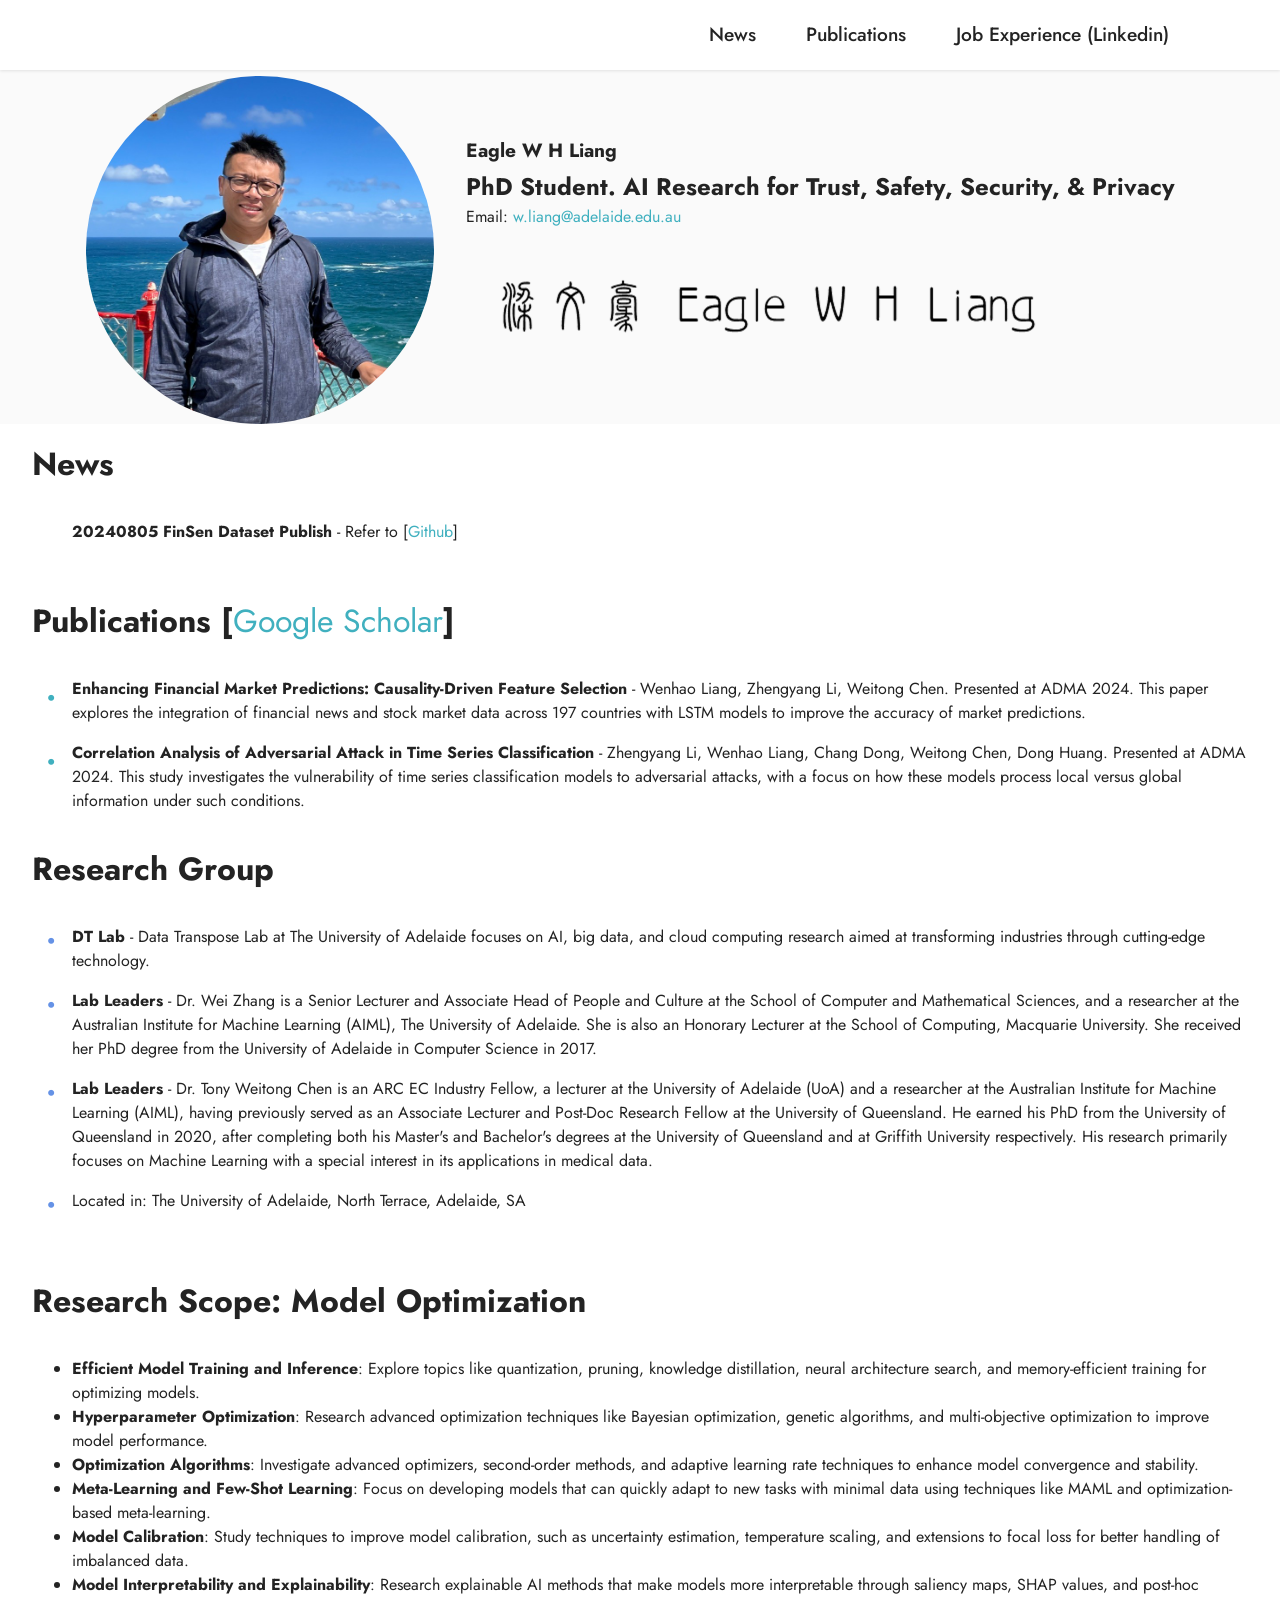
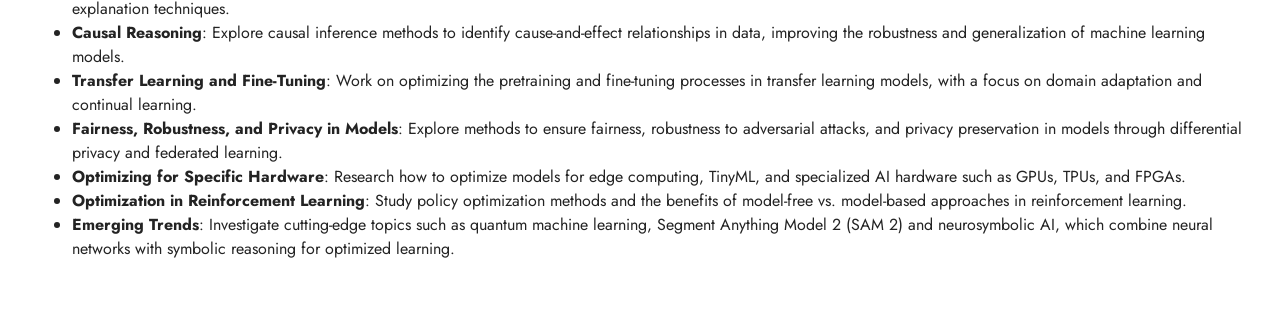
==== commit e2d98d13: "Update index.html" ====
--- a/index.html
+++ b/index.html
@@ -53,7 +53,7 @@
             </div>
             <div class="col-md-8">
                 <h1 class="display-4"><strong>Eagle W H Liang</strong></h1>
-                <h2 class="h4"><strong>PhD Student</strong></h2>
+                <h2 class="h4"><strong>PhD Student. AI Research for Trust, Safety, Security, & Privacy </strong></h2>
                 <p>Email: <a href="mailto:w.liang@adelaide.edu.au">w.liang@adelaide.edu.au</a></p>
                 <!-- Add the new image below the email -->
                 <img src="assets/eagleWHLiang_touming_2.png" alt="Additional Photo" class="img-fluid mt-3">
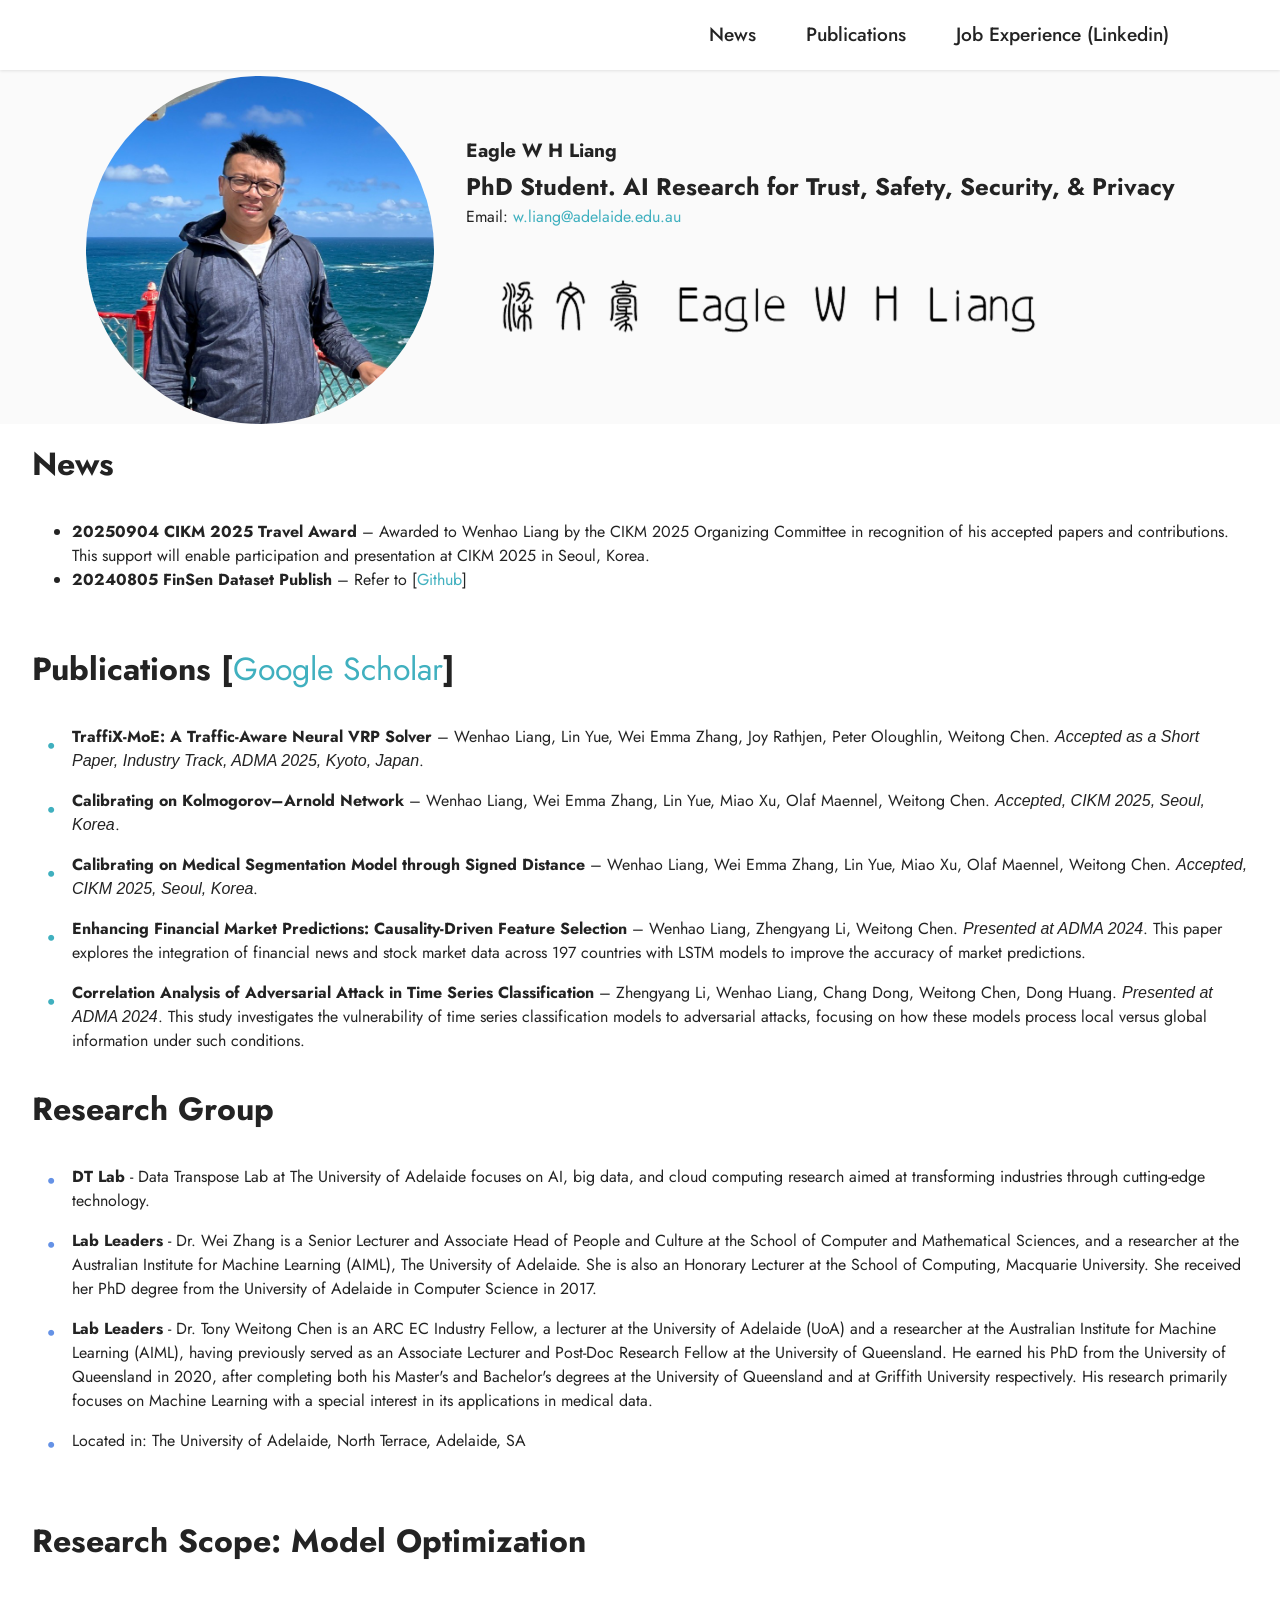
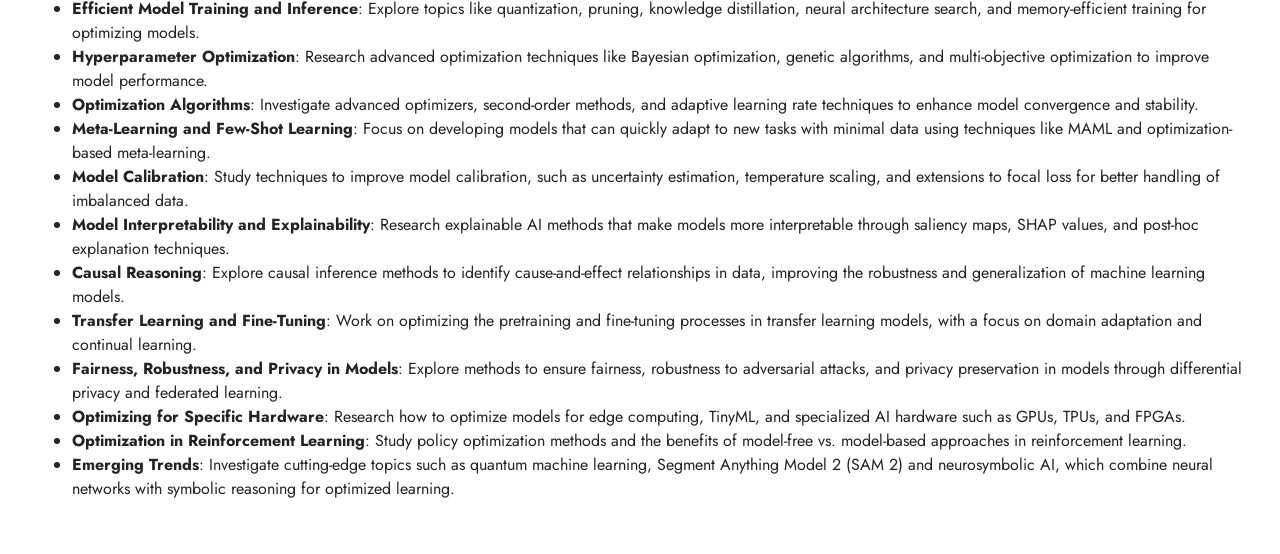
==== commit d0663a82: "Update index.html" ====
--- a/index.html
+++ b/index.html
@@ -62,43 +62,73 @@
     </div>
 </section>
 
-
-    <section class="content8 cid-sqbGOVxCZl" id="content8-q">
-        <div class="container-fluid">
-            <div class="row justify-content-center">
-                <div class="col-md-12">
-                    <h4 class="mbr-section-title mbr-fonts-style mb-4 display-5"><strong>News</strong></h4>
-                    <ul class="list mbr-fonts-style display-7">
-                        <!-- Empty Content -->
-                        <strong>20240805 FinSen Dataset Publish</strong> - Refer to [<a href="https://github.com/EagleAdelaide/FinSen_Dataset" class="text-primary" target="_blank">Github</a>]
-                    </ul>
-                </div>
+<section class="content8 cid-sqbGOVxCZl" id="content8-q">
+    <div class="container-fluid">
+        <div class="row justify-content-center">
+            <div class="col-md-12">
+                <h4 class="mbr-section-title mbr-fonts-style mb-4 display-5"><strong>News</strong></h4>
+                <ul class="list mbr-fonts-style display-7">
+                    <li>
+                        <strong>20250904 CIKM 2025 Travel Award</strong> – 
+                        Awarded to Wenhao Liang by the CIKM 2025 Organizing Committee in recognition of his accepted papers and contributions. 
+                        This support will enable participation and presentation at CIKM 2025 in Seoul, Korea.
+                    </li>
+                    <li>
+                        <strong>20240805 FinSen Dataset Publish</strong> – 
+                        Refer to [<a href="https://github.com/EagleAdelaide/FinSen_Dataset" class="text-primary" target="_blank">Github</a>]
+                    </li>
+                </ul>
             </div>
         </div>
-    </section>
+    </div>
+</section>
 
-    <section class="content14 cid-sqbH2OZFpg" id="content14-s">
-        <div class="container-fluid">
-            <div class="row justify-content-center">
-                <div class="col-md-12">
-                    <h3 class="mbr-section-title mbr-fonts-style mb-4 display-5">
-                        <strong>Publications [<a href="https://scholar.google.com/citations?user=3f4N-oQAAAAJ&hl=en" class="text-primary">Google Scholar</a>]
-                        </strong>
-                    </h3>
-                    <ul class="list mbr-fonts-style display-7">
-                        <li>
-                            <strong>Enhancing Financial Market Predictions: Causality-Driven Feature Selection</strong> - 
-                            Wenhao Liang, Zhengyang Li, Weitong Chen. Presented at ADMA 2024. This paper explores the integration of financial news and stock market data across 197 countries with LSTM models to improve the accuracy of market predictions.
-                        </li>
-                        <li>
-                            <strong>Correlation Analysis of Adversarial Attack in Time Series Classification</strong> - 
-                            Zhengyang Li, Wenhao Liang, Chang Dong, Weitong Chen, Dong Huang. Presented at ADMA 2024. This study investigates the vulnerability of time series classification models to adversarial attacks, with a focus on how these models process local versus global information under such conditions.
-                        </li>
-                        <!-- Add more publications here -->
-                    </ul>
-                </div>
+
+<section class="content14 cid-sqbH2OZFpg" id="content14-s">
+    <div class="container-fluid">
+        <div class="row justify-content-center">
+            <div class="col-md-12">
+                <h3 class="mbr-section-title mbr-fonts-style mb-4 display-5">
+                    <strong>Publications [<a href="https://scholar.google.com/citations?user=3f4N-oQAAAAJ&hl=en" class="text-primary">Google Scholar</a>]</strong>
+                </h3>
+                <ul class="list mbr-fonts-style display-7">
+
+                    <!-- Newly Accepted Papers -->
+                    <li>
+                        <strong>TraffiX-MoE: A Traffic-Aware Neural VRP Solver</strong> – 
+                        Wenhao Liang, Lin Yue, Wei Emma Zhang, Joy Rathjen, Peter Oloughlin, Weitong Chen. 
+                        <em>Accepted as a Short Paper, Industry Track, ADMA 2025, Kyoto, Japan</em>.
+                    </li>
+                    <li>
+                        <strong>Calibrating on Kolmogorov–Arnold Network</strong> – 
+                        Wenhao Liang, Wei Emma Zhang, Lin Yue, Miao Xu, Olaf Maennel, Weitong Chen. 
+                        <em>Accepted, CIKM 2025, Seoul, Korea</em>.
+                    </li>
+                    <li>
+                        <strong>Calibrating on Medical Segmentation Model through Signed Distance</strong> – 
+                        Wenhao Liang, Wei Emma Zhang, Lin Yue, Miao Xu, Olaf Maennel, Weitong Chen. 
+                        <em>Accepted, CIKM 2025, Seoul, Korea</em>.
+                    </li>
+
+                    <!-- Previous Publications -->
+                    <li>
+                        <strong>Enhancing Financial Market Predictions: Causality-Driven Feature Selection</strong> – 
+                        Wenhao Liang, Zhengyang Li, Weitong Chen. 
+                        <em>Presented at ADMA 2024</em>. 
+                        This paper explores the integration of financial news and stock market data across 197 countries with LSTM models to improve the accuracy of market predictions.
+                    </li>
+                    <li>
+                        <strong>Correlation Analysis of Adversarial Attack in Time Series Classification</strong> – 
+                        Zhengyang Li, Wenhao Liang, Chang Dong, Weitong Chen, Dong Huang. 
+                        <em>Presented at ADMA 2024</em>. 
+                        This study investigates the vulnerability of time series classification models to adversarial attacks, focusing on how these models process local versus global information under such conditions.
+                    </li>
+                </ul>
             </div>
         </div>
+    </div>
+</section>
+
     </section>
 
     <section class="content8 cid-sqgLXsVjXE" id="content8-10">
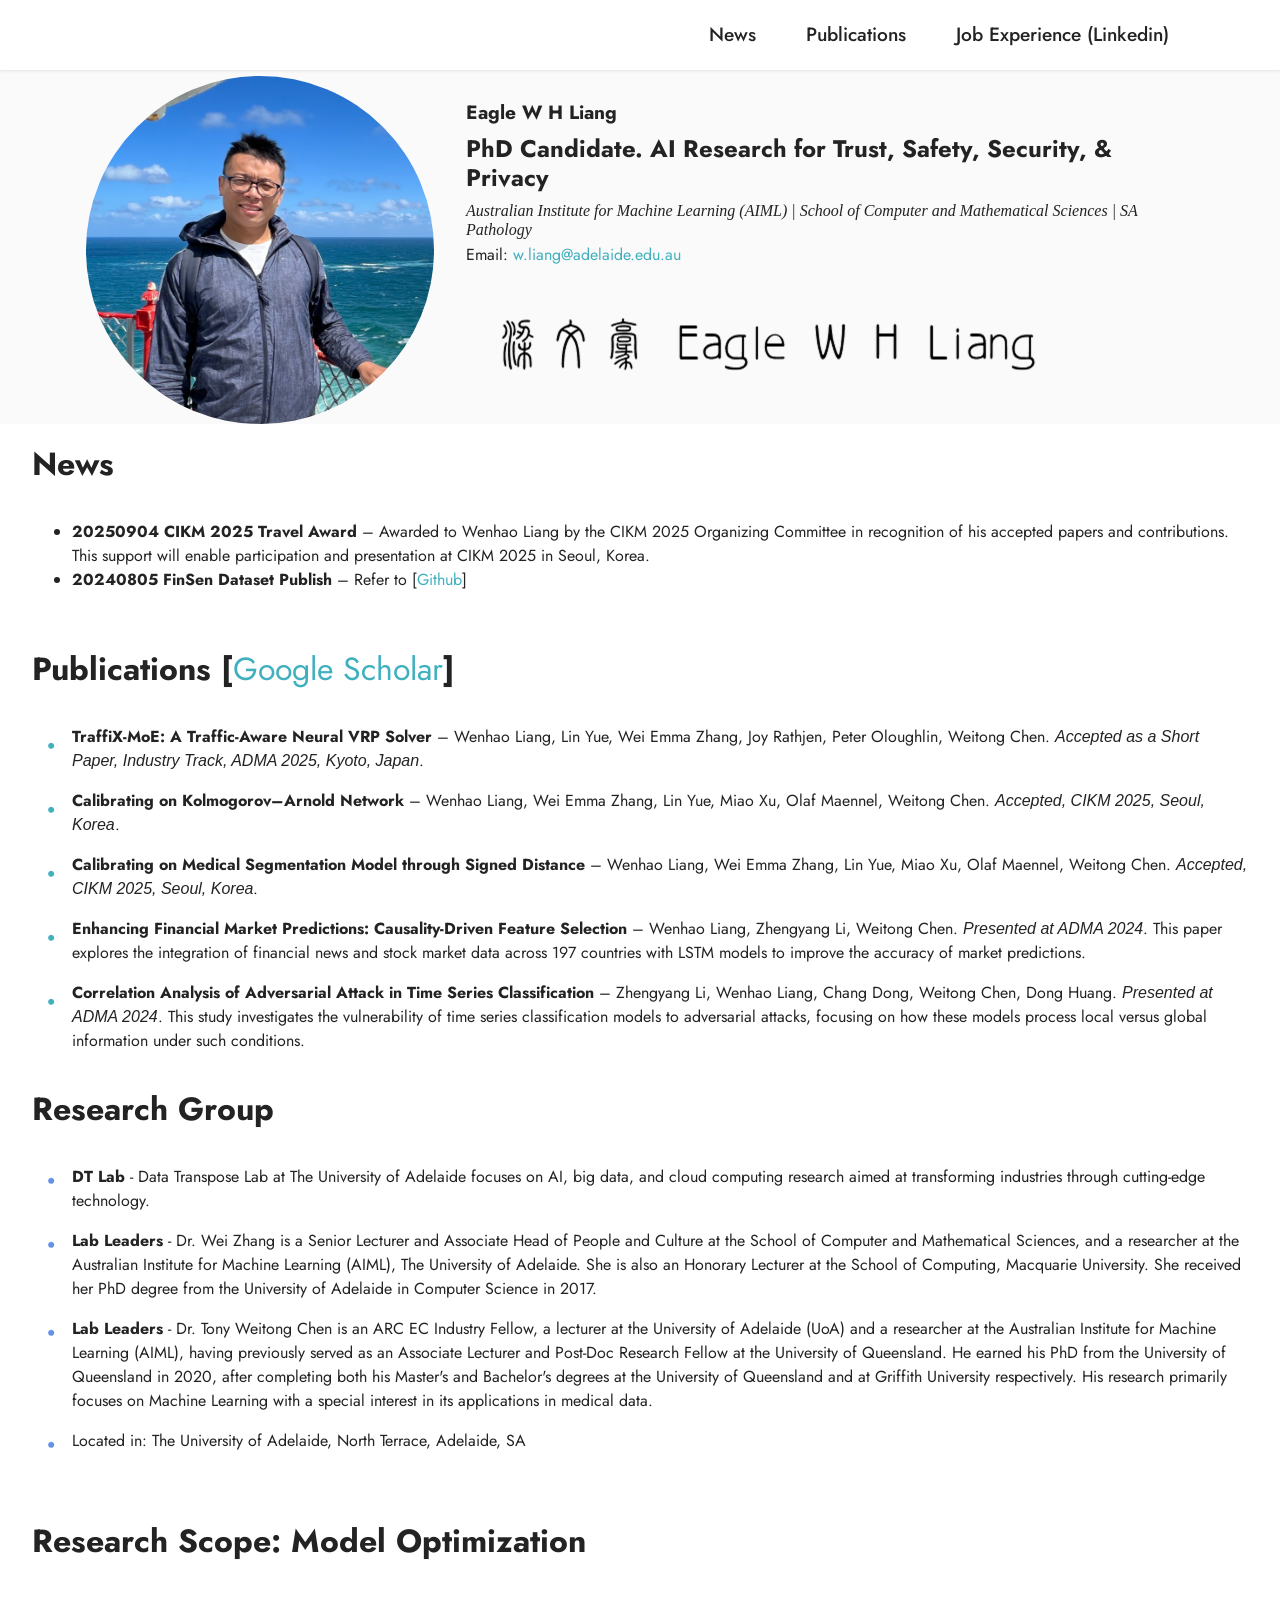
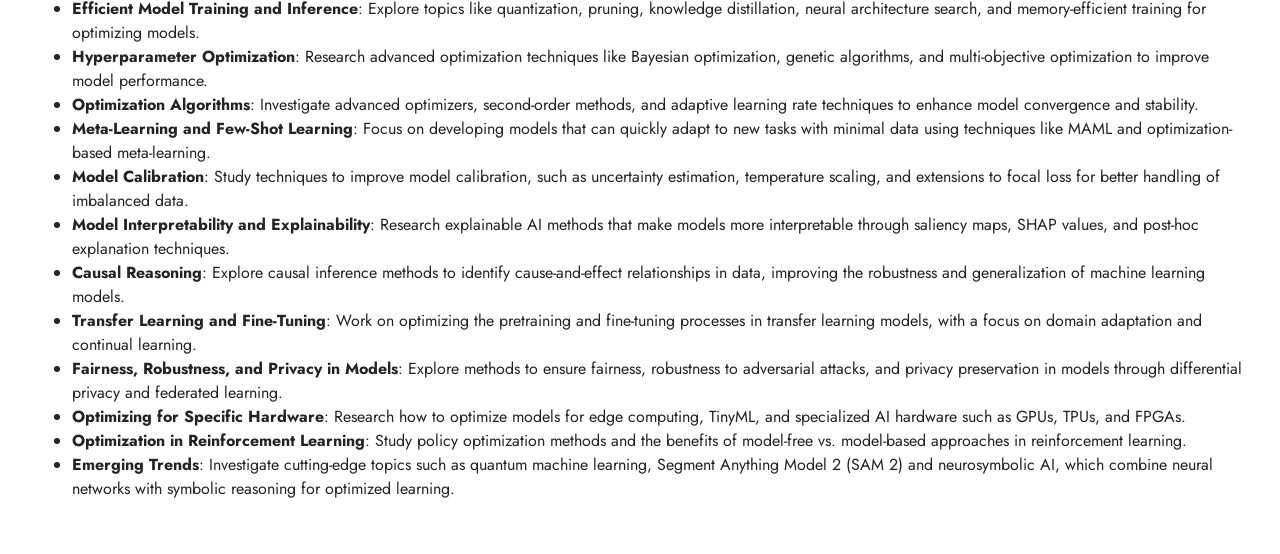
==== commit 756da2e9: "Update index.html" ====
--- a/index.html
+++ b/index.html
@@ -53,7 +53,8 @@
             </div>
             <div class="col-md-8">
                 <h1 class="display-4"><strong>Eagle W H Liang</strong></h1>
-                <h2 class="h4"><strong>PhD Student. AI Research for Trust, Safety, Security, & Privacy </strong></h2>
+                <h2 class="h4"><strong>PhD Candidate. AI Research for Trust, Safety, Security, & Privacy </strong></h2>
+                <h3 class="h6"><em>Australian Institute for Machine Learning (AIML) | School of Computer and Mathematical Sciences | SA Pathology</em></h3>
                 <p>Email: <a href="mailto:w.liang@adelaide.edu.au">w.liang@adelaide.edu.au</a></p>
                 <!-- Add the new image below the email -->
                 <img src="assets/eagleWHLiang_touming_2.png" alt="Additional Photo" class="img-fluid mt-3">
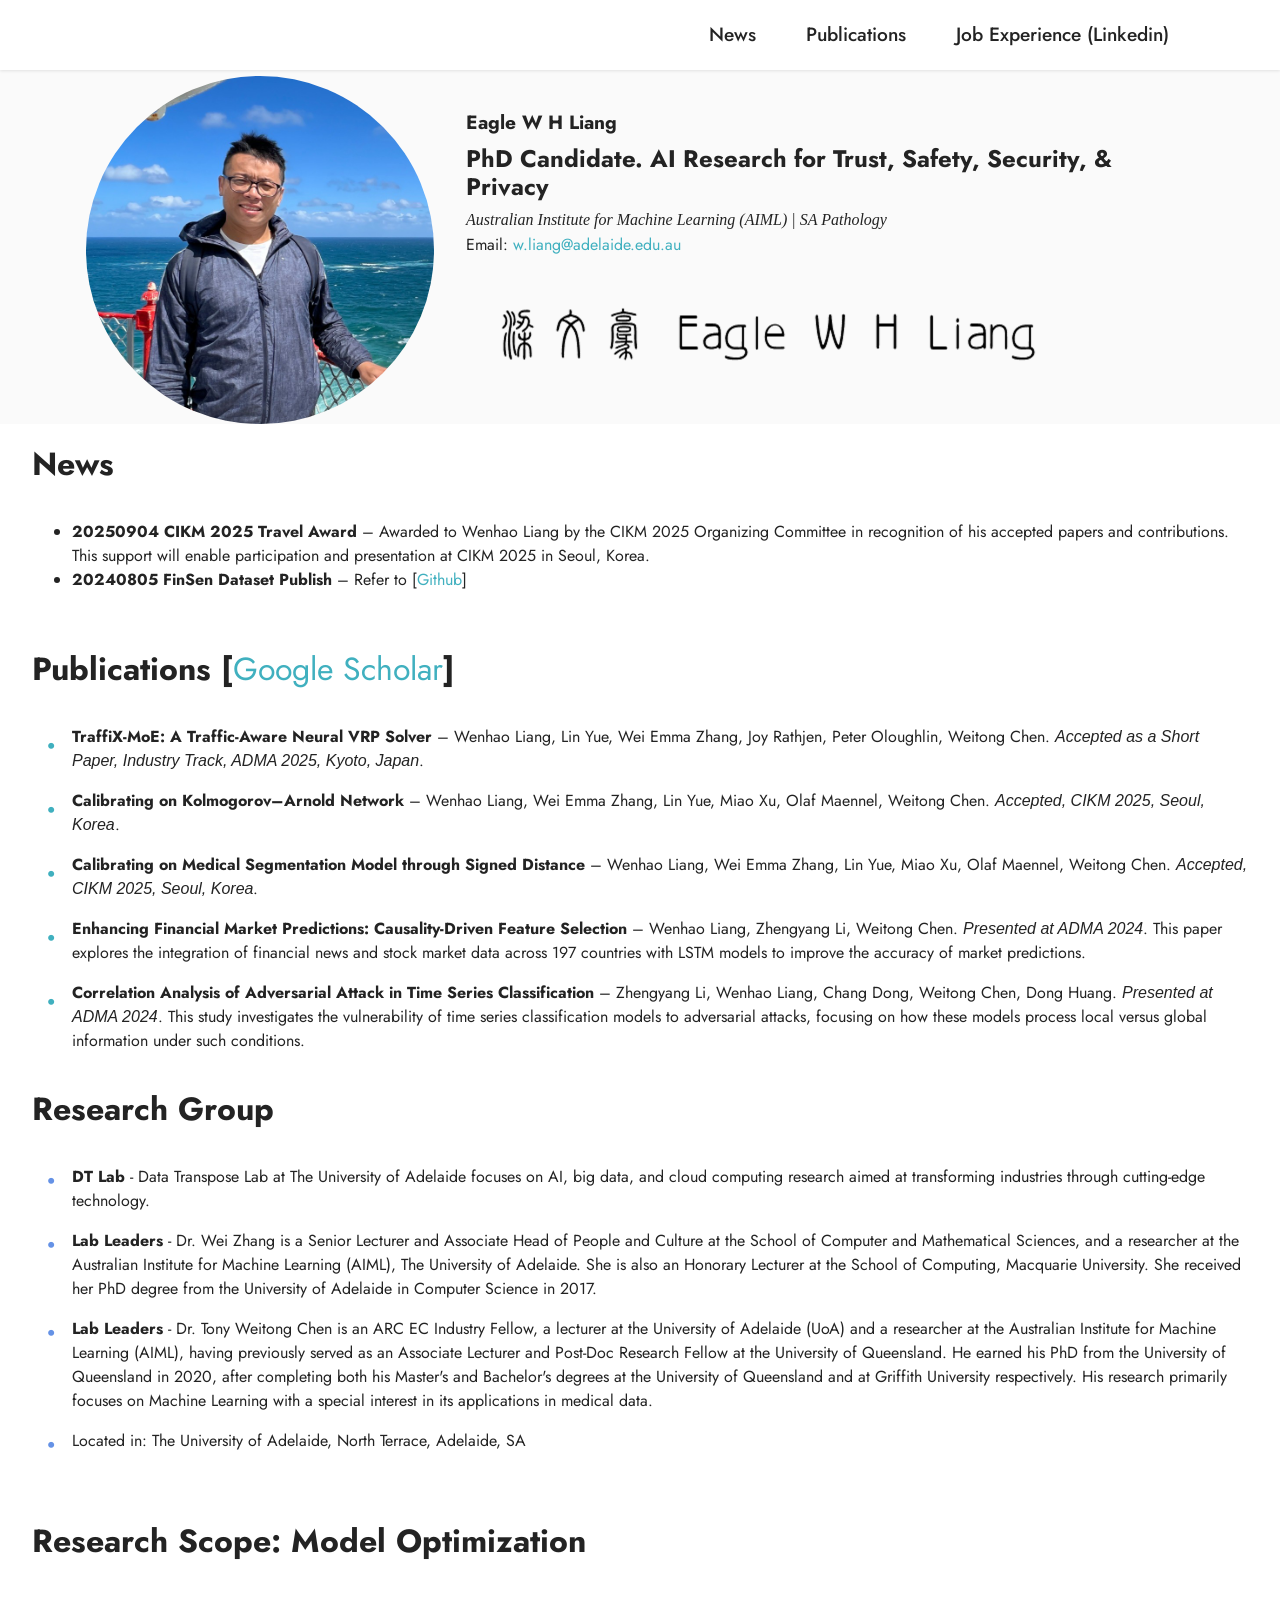
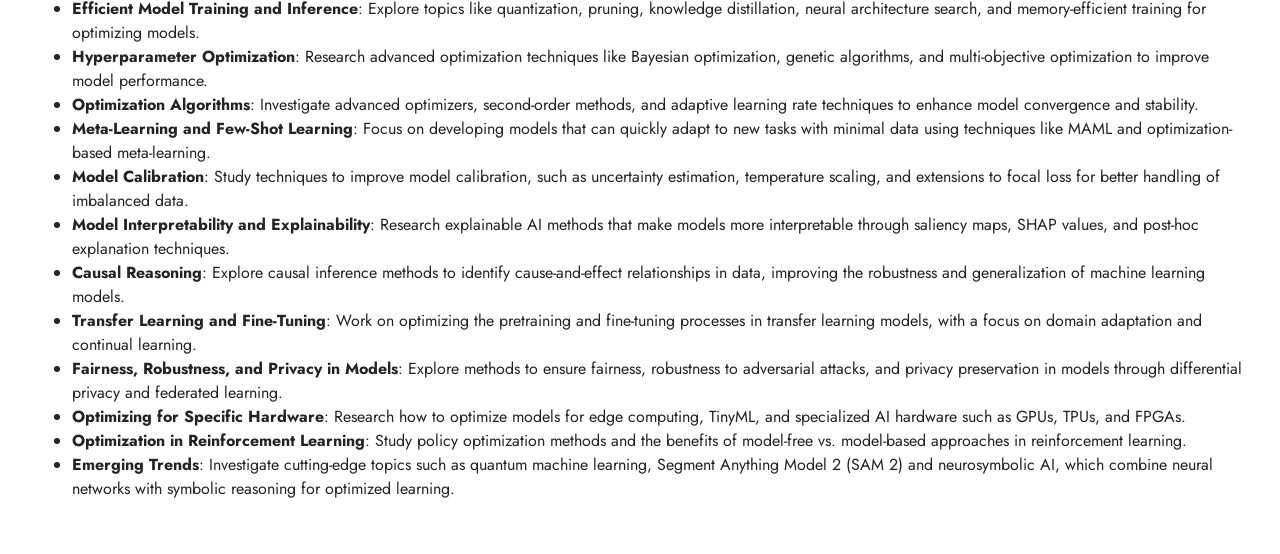
==== commit 367c6bb9: "Update index.html" ====
--- a/index.html
+++ b/index.html
@@ -54,7 +54,7 @@
             <div class="col-md-8">
                 <h1 class="display-4"><strong>Eagle W H Liang</strong></h1>
                 <h2 class="h4"><strong>PhD Candidate. AI Research for Trust, Safety, Security, & Privacy </strong></h2>
-                <h3 class="h6"><em>Australian Institute for Machine Learning (AIML) | School of Computer and Mathematical Sciences | SA Pathology</em></h3>
+                <h3 class="h6"><em>Australian Institute for Machine Learning (AIML) | SA Pathology</em></h3>
                 <p>Email: <a href="mailto:w.liang@adelaide.edu.au">w.liang@adelaide.edu.au</a></p>
                 <!-- Add the new image below the email -->
                 <img src="assets/eagleWHLiang_touming_2.png" alt="Additional Photo" class="img-fluid mt-3">
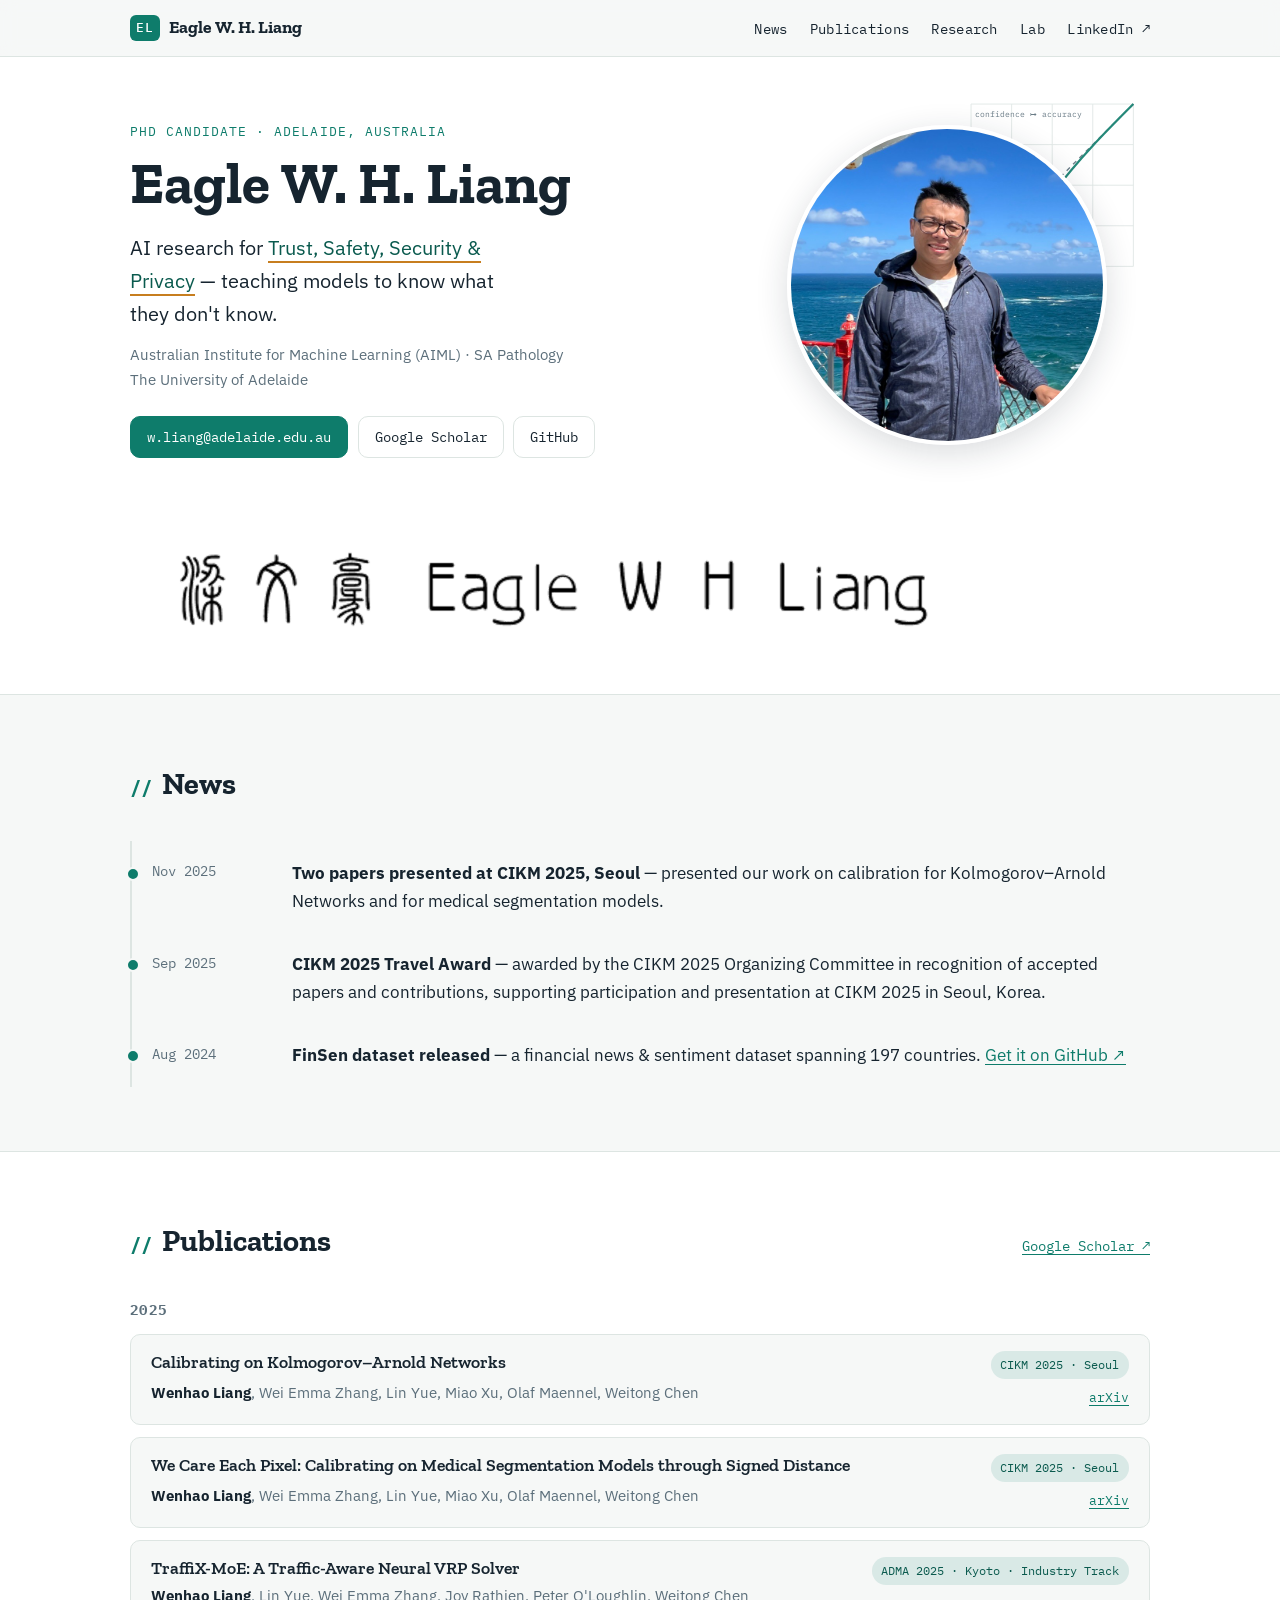
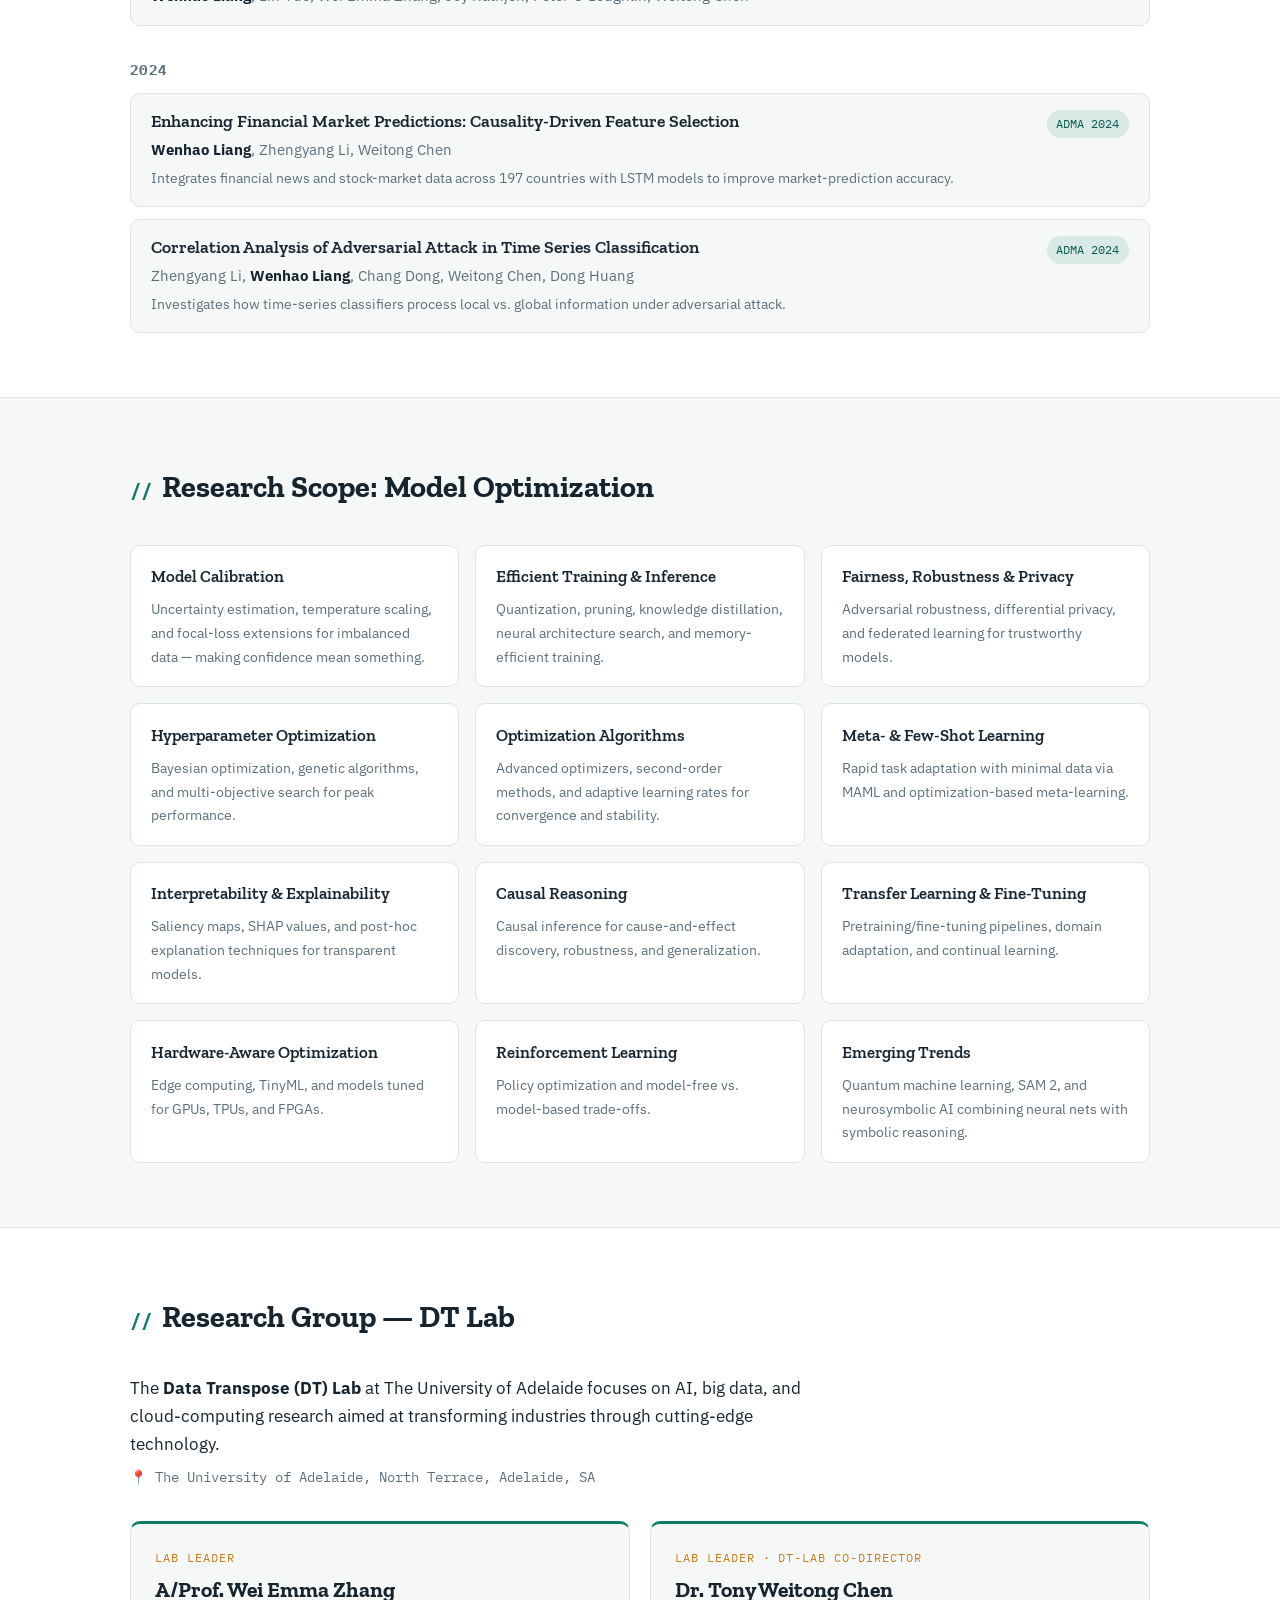
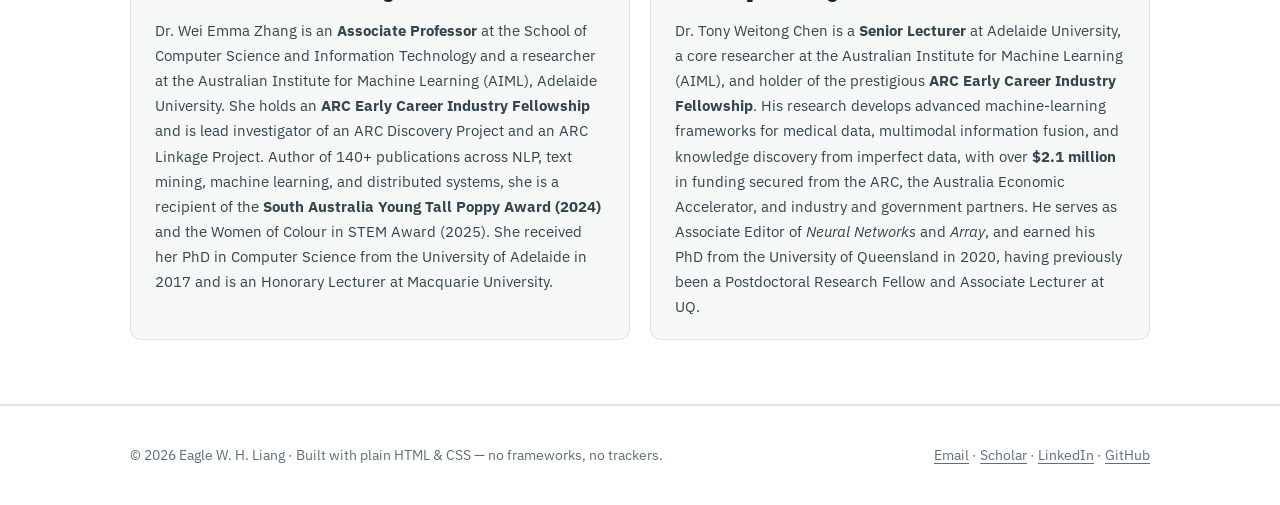
==== commit 92defe30: "Add files via upload" ====
--- a/index.html
+++ b/index.html
@@ -1,188 +1,284 @@
 <!DOCTYPE html>
-<html>
-
+<html lang="en">
 <head>
-    <meta charset="UTF-8">
-    <meta http-equiv="X-Compatible" content="IE=edge">
-    <meta name="generator" content="Mobirise v5.3.0, mobirise.com">
-    <meta name="viewport" content="width=device-width, initial-scale=1, minimum-scale=1">
-    <link rel="shortcut icon" href="assets/eagle.jpeg" type="image/x-icon">
-    <meta name="description" content="Eagle W H Liang">
-
-    <title>Eagle W H Liang</title>
-    <link rel="stylesheet" href="assets/tether/tether.min.css">
-    <link rel="stylesheet" href="assets/bootstrap/css/bootstrap.min.css">
-    <link rel="stylesheet" href="assets/bootstrap/css/bootstrap-grid.min.css">
-    <link rel="stylesheet" href="assets/bootstrap/css/bootstrap-reboot.min.css">
-    <link rel="stylesheet" href="assets/web/assets/gdpr-plugin/gdpr-styles.css">
-    <link rel="stylesheet" href="assets/dropdown/css/style.css">
-    <link rel="stylesheet" href="assets/socicon/css/styles.css">
-    <link rel="stylesheet" href="assets/theme/css/style.css">
-    <link rel="preload" as="style" href="assets/mobirise/css/mbr-additional.css">
-    <link rel="stylesheet" href="assets/mobirise/css/mbr-additional.css" type="text/css">
+  <meta charset="UTF-8">
+  <meta name="viewport" content="width=device-width, initial-scale=1">
+  <title>Eagle W. H. Liang — AI Research for Trust, Safety, Security &amp; Privacy</title>
+  <meta name="description" content="Eagle Wenhao Liang, PhD candidate at the Australian Institute for Machine Learning (AIML), University of Adelaide. Research on model calibration, trustworthy machine learning, and AI for health.">
+  <meta name="author" content="Eagle W. H. Liang">
+  <link rel="icon" href="assets/eagle.jpeg">
+  <link rel="canonical" href="https://eaglewhliang.github.io/">
+
+  <!-- Open Graph -->
+  <meta property="og:title" content="Eagle W. H. Liang">
+  <meta property="og:description" content="PhD Candidate · AI Research for Trust, Safety, Security &amp; Privacy · AIML, University of Adelaide">
+  <meta property="og:image" content="https://eaglewhliang.github.io/assets/eagle.jpeg">
+  <meta property="og:type" content="profile">
+
+  <link rel="preconnect" href="https://fonts.googleapis.com">
+  <link rel="preconnect" href="https://fonts.gstatic.com" crossorigin>
+  <link href="https://fonts.googleapis.com/css2?family=Zilla+Slab:wght@500;600;700&family=IBM+Plex+Sans:wght@400;500;600&family=IBM+Plex+Mono:wght@400;500&display=swap" rel="stylesheet">
+  <link rel="stylesheet" href="styles.css">
+
+  <script type="application/ld+json">
+  {
+    "@context": "https://schema.org",
+    "@type": "Person",
+    "name": "Wenhao (Eagle) Liang",
+    "alternateName": "Eagle W. H. Liang",
+    "jobTitle": "PhD Candidate",
+    "affiliation": [
+      {"@type": "Organization", "name": "Australian Institute for Machine Learning (AIML), University of Adelaide"},
+      {"@type": "Organization", "name": "SA Pathology"}
+    ],
+    "email": "mailto:w.liang@adelaide.edu.au",
+    "url": "https://eaglewhliang.github.io/",
+    "sameAs": [
+      "https://scholar.google.com/citations?user=3f4N-oQAAAAJ",
+      "https://www.linkedin.com/in/eagle-w-h-liang-7a3728153/",
+      "https://github.com/EagleAdelaide"
+    ]
+  }
+  </script>
 </head>
-
 <body>
-    <section class="menu menu1 cid-sqgBPO4NXS" once="menu" id="menu1-y">
-        <nav class="navbar navbar-dropdown navbar-fixed-top navbar-expand-lg">
-            <div class="container">
-                <button class="navbar-toggler" type="button" data-toggle="collapse" data-target="#navbarSupportedContent" aria-controls="navbarNavAltMarkup" aria-expanded="false" aria-label="Toggle navigation">
-                    <div class="hamburger">
-                        <span></span>
-                        <span></span>
-                        <span></span>
-                        <span></span>
-                    </div>
-                </button>
-                <div class="collapse navbar-collapse" id="navbarSupportedContent">
-                    <ul class="navbar-nav nav-dropdown nav-right" data-app-modern-menu="true">
-                        <li class="nav-item"><a class="nav-link link text-black text-primary display-4" href="#content8-q">News</a></li>
-                        <li class="nav-item"><a class="nav-link link text-black text-primary display-4" href="#content14-s">Publications</a></li>
-                        <li class="nav-item"><a class="nav-link link text-black text-primary display-4" href="https://www.linkedin.com/in/eagle-wh-liang-7a3728153/" target="_blank">Job Experience (Linkedin) </a></li>
-                    </ul>
-                </div>
-            </div>
-        </nav>
-    </section>
-
-<section class="team2 cid-sqbFVr6z4T" id="team2-o">
-    <div class="container">
-        <div class="row align-items-center">
-            <div class="col-md-4">
-                <img src="assets/eagle.jpeg" alt="Eagle W H Liang" class="img-fluid rounded-circle">
-            </div>
-            <div class="col-md-8">
-                <h1 class="display-4"><strong>Eagle W H Liang</strong></h1>
-                <h2 class="h4"><strong>PhD Candidate. AI Research for Trust, Safety, Security, & Privacy </strong></h2>
-                <h3 class="h6"><em>Australian Institute for Machine Learning (AIML) | SA Pathology</em></h3>
-                <p>Email: <a href="mailto:w.liang@adelaide.edu.au">w.liang@adelaide.edu.au</a></p>
-                <!-- Add the new image below the email -->
-                <img src="assets/eagleWHLiang_touming_2.png" alt="Additional Photo" class="img-fluid mt-3">
-            </div>
+
+<a class="skip-link" href="#about">Skip to content</a>
+
+<header class="topbar">
+  <nav class="container topbar-inner" aria-label="Main navigation">
+    <a class="brand" href="#about"><span class="brand-mark">EL</span> Eagle&nbsp;W.&nbsp;H.&nbsp;Liang</a>
+    <input type="checkbox" id="nav-toggle" class="nav-toggle" aria-hidden="true">
+    <label for="nav-toggle" class="nav-burger" aria-label="Toggle menu"><span></span><span></span><span></span></label>
+    <ul class="nav-links">
+      <li><a href="#news">News</a></li>
+      <li><a href="#publications">Publications</a></li>
+      <li><a href="#research">Research</a></li>
+      <li><a href="#lab">Lab</a></li>
+      <li><a href="https://www.linkedin.com/in/eagle-w-h-liang-7a3728153/" target="_blank" rel="noopener">LinkedIn ↗</a></li>
+    </ul>
+  </nav>
+</header>
+
+<main>
+
+  <!-- ============ HERO ============ -->
+  <section class="hero" id="about">
+    <div class="container hero-grid">
+      <div class="hero-text">
+        <p class="eyebrow">PhD Candidate · Adelaide, Australia</p>
+        <h1>Eagle&nbsp;W.&nbsp;H. Liang</h1>
+        <p class="hero-sub">AI research for <em>Trust, Safety, Security &amp; Privacy</em> — teaching models to know what they don't know.</p>
+        <p class="hero-affil">Australian Institute for Machine Learning (AIML) · SA&nbsp;Pathology<br>The University of Adelaide</p>
+        <div class="hero-actions">
+          <a class="btn btn-primary" href="mailto:w.liang@adelaide.edu.au">w.liang@adelaide.edu.au</a>
+          <a class="btn" href="https://scholar.google.com/citations?user=3f4N-oQAAAAJ&hl=en" target="_blank" rel="noopener">Google Scholar</a>
+          <a class="btn" href="https://github.com/EagleAdelaide" target="_blank" rel="noopener">GitHub</a>
         </div>
-    </div>
-</section>
-
-<section class="content8 cid-sqbGOVxCZl" id="content8-q">
-    <div class="container-fluid">
-        <div class="row justify-content-center">
-            <div class="col-md-12">
-                <h4 class="mbr-section-title mbr-fonts-style mb-4 display-5"><strong>News</strong></h4>
-                <ul class="list mbr-fonts-style display-7">
-                    <li>
-                        <strong>20250904 CIKM 2025 Travel Award</strong> – 
-                        Awarded to Wenhao Liang by the CIKM 2025 Organizing Committee in recognition of his accepted papers and contributions. 
-                        This support will enable participation and presentation at CIKM 2025 in Seoul, Korea.
-                    </li>
-                    <li>
-                        <strong>20240805 FinSen Dataset Publish</strong> – 
-                        Refer to [<a href="https://github.com/EagleAdelaide/FinSen_Dataset" class="text-primary" target="_blank">Github</a>]
-                    </li>
-                </ul>
-            </div>
-        </div>
-    </div>
-</section>
-
-
-<section class="content14 cid-sqbH2OZFpg" id="content14-s">
-    <div class="container-fluid">
-        <div class="row justify-content-center">
-            <div class="col-md-12">
-                <h3 class="mbr-section-title mbr-fonts-style mb-4 display-5">
-                    <strong>Publications [<a href="https://scholar.google.com/citations?user=3f4N-oQAAAAJ&hl=en" class="text-primary">Google Scholar</a>]</strong>
-                </h3>
-                <ul class="list mbr-fonts-style display-7">
-
-                    <!-- Newly Accepted Papers -->
-                    <li>
-                        <strong>TraffiX-MoE: A Traffic-Aware Neural VRP Solver</strong> – 
-                        Wenhao Liang, Lin Yue, Wei Emma Zhang, Joy Rathjen, Peter Oloughlin, Weitong Chen. 
-                        <em>Accepted as a Short Paper, Industry Track, ADMA 2025, Kyoto, Japan</em>.
-                    </li>
-                    <li>
-                        <strong>Calibrating on Kolmogorov–Arnold Network</strong> – 
-                        Wenhao Liang, Wei Emma Zhang, Lin Yue, Miao Xu, Olaf Maennel, Weitong Chen. 
-                        <em>Accepted, CIKM 2025, Seoul, Korea</em>.
-                    </li>
-                    <li>
-                        <strong>Calibrating on Medical Segmentation Model through Signed Distance</strong> – 
-                        Wenhao Liang, Wei Emma Zhang, Lin Yue, Miao Xu, Olaf Maennel, Weitong Chen. 
-                        <em>Accepted, CIKM 2025, Seoul, Korea</em>.
-                    </li>
-
-                    <!-- Previous Publications -->
-                    <li>
-                        <strong>Enhancing Financial Market Predictions: Causality-Driven Feature Selection</strong> – 
-                        Wenhao Liang, Zhengyang Li, Weitong Chen. 
-                        <em>Presented at ADMA 2024</em>. 
-                        This paper explores the integration of financial news and stock market data across 197 countries with LSTM models to improve the accuracy of market predictions.
-                    </li>
-                    <li>
-                        <strong>Correlation Analysis of Adversarial Attack in Time Series Classification</strong> – 
-                        Zhengyang Li, Wenhao Liang, Chang Dong, Weitong Chen, Dong Huang. 
-                        <em>Presented at ADMA 2024</em>. 
-                        This study investigates the vulnerability of time series classification models to adversarial attacks, focusing on how these models process local versus global information under such conditions.
-                    </li>
-                </ul>
-            </div>
-        </div>
-    </div>
-</section>
-
-    </section>
-
-    <section class="content8 cid-sqgLXsVjXE" id="content8-10">
-        <div class="container-fluid">
-            <div class="row justify-content-center">
-                <div class="counter-container col-md-12 col-lg-12">
-                    <h4 class="mbr-section-title mbr-fonts-style mb-4 display-5"><strong>Research Group</strong></h4>
-                    <ul class="list mbr-fonts-style display-7">
-                        <li><strong>DT Lab</strong> - Data Transpose Lab at The University of Adelaide focuses on AI, big data, and cloud computing research aimed at transforming industries through cutting-edge technology.</li>
-                        <li><strong>Lab Leaders</strong> - Dr. Wei Zhang is a Senior Lecturer and Associate Head of People and Culture at the School of Computer and Mathematical Sciences, and a researcher at the Australian Institute for Machine Learning (AIML), The University of Adelaide. She is also an Honorary Lecturer at the School of Computing, Macquarie University. She received her PhD degree from the University of Adelaide in Computer Science in 2017.</li>
-                        <li><strong>Lab Leaders</strong> - Dr. Tony Weitong Chen is an ARC EC Industry Fellow, a lecturer at the University of Adelaide (UoA) and a researcher at the Australian Institute for Machine Learning (AIML), having previously served as an Associate Lecturer and Post-Doc Research Fellow at the University of Queensland. He earned his PhD from the University of Queensland in 2020, after completing both his Master's and Bachelor's degrees at the University of Queensland and at Griffith University respectively. His research primarily focuses on Machine Learning with a special interest in its applications in medical data.</li>
-                        <li>Located in: The University of Adelaide, North Terrace, Adelaide, SA</li>
-<!--                         <li>Email: dt-lab@adelaide.edu.au</li> -->
-<!--                         <li>Website: <a href="https://www.adelaide.edu.au/dt-lab">www.adelaide.edu.au/dt-lab</a></li> -->
-                    </ul>
-                </div>
-<!--                 <div class="counter-container col-md-12 col-lg-12">
-                    <h4 class="mbr-section-title mbr-fonts-style mb-4 display-5"><strong>Alumni</strong></h4>
-                    <ul class="list mbr-fonts-style display-7">
-<!--                                 <li><strong>John Doe</strong> - Graduated in 2022, now working as a Data Scientist at XYZ Corporation.</li> -->
-<!--                                 <li><strong>Jane Smith</strong> - Completed PhD in AI, currently leading research at ABC Lab. 
-                                    <a href="https://www.linkedin.com/in/janesmith" target="_blank">LinkedIn</a></li>
-                                <li><strong>Michael Lee</strong> - Graduated in 2021, Software Engineer at DEF Tech. 
-                                    <a href="https://www.linkedin.com/in/michaellee" target="_blank">LinkedIn</a></li> -->
-                    </ul>
-                </div>
-            </div>
-        </div>
-    </section>
-
-    <section class="content8 cid-sqbGOVxCZl" id="content8-q">
-    <div class="container-fluid">
-        <div class="row justify-content-center">
-            <div class="col-md-12">
-                <h4 class="mbr-section-title mbr-fonts-style mb-4 display-5"><strong>Research Scope: Model Optimization</strong></h4>
-                <ul class="list mbr-fonts-style display-7">
-                    <li><strong>Efficient Model Training and Inference</strong>: Explore topics like quantization, pruning, knowledge distillation, neural architecture search, and memory-efficient training for optimizing models.</li>
-                    <li><strong>Hyperparameter Optimization</strong>: Research advanced optimization techniques like Bayesian optimization, genetic algorithms, and multi-objective optimization to improve model performance.</li>
-                    <li><strong>Optimization Algorithms</strong>: Investigate advanced optimizers, second-order methods, and adaptive learning rate techniques to enhance model convergence and stability.</li>
-                    <li><strong>Meta-Learning and Few-Shot Learning</strong>: Focus on developing models that can quickly adapt to new tasks with minimal data using techniques like MAML and optimization-based meta-learning.</li>
-                    <li><strong>Model Calibration</strong>: Study techniques to improve model calibration, such as uncertainty estimation, temperature scaling, and extensions to focal loss for better handling of imbalanced data.</li>
-                    <li><strong>Model Interpretability and Explainability</strong>: Research explainable AI methods that make models more interpretable through saliency maps, SHAP values, and post-hoc explanation techniques.</li>
-                    <li><strong>Causal Reasoning</strong>: Explore causal inference methods to identify cause-and-effect relationships in data, improving the robustness and generalization of machine learning models.</li>
-                    <li><strong>Transfer Learning and Fine-Tuning</strong>: Work on optimizing the pretraining and fine-tuning processes in transfer learning models, with a focus on domain adaptation and continual learning.</li>
-                    <li><strong>Fairness, Robustness, and Privacy in Models</strong>: Explore methods to ensure fairness, robustness to adversarial attacks, and privacy preservation in models through differential privacy and federated learning.</li>
-                    <li><strong>Optimizing for Specific Hardware</strong>: Research how to optimize models for edge computing, TinyML, and specialized AI hardware such as GPUs, TPUs, and FPGAs.</li>
-                    <li><strong>Optimization in Reinforcement Learning</strong>: Study policy optimization methods and the benefits of model-free vs. model-based approaches in reinforcement learning.</li>
-                    <li><strong>Emerging Trends</strong>: Investigate cutting-edge topics such as quantum machine learning, Segment Anything Model 2 (SAM 2) and neurosymbolic AI, which combine neural networks with symbolic reasoning for optimized learning.</li>
-                </ul>
-            </div>
-        </div>
-    </div>
-</section>
-
+      </div>
+
+      <div class="hero-visual">
+        <figure class="portrait-frame">
+          <!-- Signature: reliability diagram — a nod to my calibration research -->
+          <svg class="calib-svg" viewBox="0 0 220 220" aria-hidden="true">
+            <g class="calib-grid">
+              <line x1="20" y1="200" x2="200" y2="200"/><line x1="20" y1="155" x2="200" y2="155"/>
+              <line x1="20" y1="110" x2="200" y2="110"/><line x1="20" y1="65"  x2="200" y2="65"/>
+              <line x1="20" y1="20"  x2="200" y2="20"/>
+              <line x1="20" y1="20"  x2="20"  y2="200"/><line x1="65" y1="20"  x2="65"  y2="200"/>
+              <line x1="110" y1="20" x2="110" y2="200"/><line x1="155" y1="20" x2="155" y2="200"/>
+              <line x1="200" y1="20" x2="200" y2="200"/>
+            </g>
+            <line class="calib-diag" x1="20" y1="200" x2="200" y2="20"/>
+            <path class="calib-curve" d="M20,200 C 60,190 80,160 110,120 S 170,50 200,20"/>
+            <circle class="calib-dot" cx="110" cy="120" r="4"/>
+            <text class="calib-label" x="24" y="34">confidence ↦ accuracy</text>
+          </svg>
+          <img src="assets/eagle.jpeg" alt="Portrait of Eagle W. H. Liang" width="800" height="800" loading="eager">
+        </figure>
+      </div>
+    </div>
+    <div class="container hero-banner">
+      <img src="assets/eagleWHLiang_touming_2.png" alt="" width="1456" height="246" loading="lazy">
+    </div>
+  </section>
+
+  <!-- ============ NEWS ============ -->
+  <section class="section" id="news">
+    <div class="container">
+      <h2 class="section-title"><span class="tick">//</span> News</h2>
+      <ol class="timeline">
+        <li>
+          <span class="tl-date">Nov 2025</span>
+          <div class="tl-body">
+            <strong>Two papers presented at CIKM 2025, Seoul</strong> — presented our work on
+            calibration for Kolmogorov–Arnold Networks and for medical segmentation models.
+          </div>
+        </li>
+        <li>
+          <span class="tl-date">Sep 2025</span>
+          <div class="tl-body">
+            <strong>CIKM 2025 Travel Award</strong> — awarded by the CIKM 2025 Organizing Committee in
+            recognition of accepted papers and contributions, supporting participation and presentation
+            at CIKM 2025 in Seoul, Korea.
+          </div>
+        </li>
+        <li>
+          <span class="tl-date">Aug 2024</span>
+          <div class="tl-body">
+            <strong>FinSen dataset released</strong> — a financial news &amp; sentiment dataset spanning 197
+            countries. <a href="https://github.com/EagleAdelaide/FinSen_Dataset" target="_blank" rel="noopener">Get it on GitHub&nbsp;↗</a>
+          </div>
+        </li>
+      </ol>
+    </div>
+  </section>
+
+  <!-- ============ PUBLICATIONS ============ -->
+  <section class="section section-alt" id="publications">
+    <div class="container">
+      <h2 class="section-title"><span class="tick">//</span> Publications
+        <a class="title-link" href="https://scholar.google.com/citations?user=3f4N-oQAAAAJ&hl=en" target="_blank" rel="noopener">Google Scholar ↗</a>
+      </h2>
+
+      <h3 class="year-label">2025</h3>
+      <ul class="pub-list">
+        <li class="pub">
+          <div class="pub-main">
+            <span class="pub-title">Calibrating on Kolmogorov–Arnold Networks</span>
+            <span class="pub-authors"><strong>Wenhao Liang</strong>, Wei Emma Zhang, Lin Yue, Miao Xu, Olaf Maennel, Weitong Chen</span>
+          </div>
+          <div class="pub-meta">
+            <span class="badge badge-conf">CIKM 2025 · Seoul</span>
+            <a class="pub-link" href="https://arxiv.org/abs/2503.01195" target="_blank" rel="noopener">arXiv</a>
+          </div>
+        </li>
+        <li class="pub">
+          <div class="pub-main">
+            <span class="pub-title">We Care Each Pixel: Calibrating on Medical Segmentation Models through Signed Distance</span>
+            <span class="pub-authors"><strong>Wenhao Liang</strong>, Wei Emma Zhang, Lin Yue, Miao Xu, Olaf Maennel, Weitong Chen</span>
+          </div>
+          <div class="pub-meta">
+            <span class="badge badge-conf">CIKM 2025 · Seoul</span>
+            <a class="pub-link" href="https://arxiv.org/abs/2503.05107" target="_blank" rel="noopener">arXiv</a>
+          </div>
+        </li>
+        <li class="pub">
+          <div class="pub-main">
+            <span class="pub-title">TraffiX-MoE: A Traffic-Aware Neural VRP Solver</span>
+            <span class="pub-authors"><strong>Wenhao Liang</strong>, Lin Yue, Wei Emma Zhang, Joy Rathjen, Peter O'Loughlin, Weitong Chen</span>
+          </div>
+          <div class="pub-meta">
+            <span class="badge badge-conf">ADMA 2025 · Kyoto · Industry Track</span>
+          </div>
+        </li>
+      </ul>
+
+      <h3 class="year-label">2024</h3>
+      <ul class="pub-list">
+        <li class="pub">
+          <div class="pub-main">
+            <span class="pub-title">Enhancing Financial Market Predictions: Causality-Driven Feature Selection</span>
+            <span class="pub-authors"><strong>Wenhao Liang</strong>, Zhengyang Li, Weitong Chen</span>
+            <span class="pub-note">Integrates financial news and stock-market data across 197 countries with LSTM models to improve market-prediction accuracy.</span>
+          </div>
+          <div class="pub-meta">
+            <span class="badge badge-conf">ADMA 2024</span>
+          </div>
+        </li>
+        <li class="pub">
+          <div class="pub-main">
+            <span class="pub-title">Correlation Analysis of Adversarial Attack in Time Series Classification</span>
+            <span class="pub-authors">Zhengyang Li, <strong>Wenhao Liang</strong>, Chang Dong, Weitong Chen, Dong Huang</span>
+            <span class="pub-note">Investigates how time-series classifiers process local vs. global information under adversarial attack.</span>
+          </div>
+          <div class="pub-meta">
+            <span class="badge badge-conf">ADMA 2024</span>
+          </div>
+        </li>
+      </ul>
+    </div>
+  </section>
+
+  <!-- ============ RESEARCH SCOPE ============ -->
+  <section class="section" id="research">
+    <div class="container">
+      <h2 class="section-title"><span class="tick">//</span> Research Scope: Model Optimization</h2>
+      <div class="topic-grid">
+        <div class="topic"><h4>Model Calibration</h4><p>Uncertainty estimation, temperature scaling, and focal-loss extensions for imbalanced data — making confidence mean something.</p></div>
+        <div class="topic"><h4>Efficient Training &amp; Inference</h4><p>Quantization, pruning, knowledge distillation, neural architecture search, and memory-efficient training.</p></div>
+        <div class="topic"><h4>Fairness, Robustness &amp; Privacy</h4><p>Adversarial robustness, differential privacy, and federated learning for trustworthy models.</p></div>
+        <div class="topic"><h4>Hyperparameter Optimization</h4><p>Bayesian optimization, genetic algorithms, and multi-objective search for peak performance.</p></div>
+        <div class="topic"><h4>Optimization Algorithms</h4><p>Advanced optimizers, second-order methods, and adaptive learning rates for convergence and stability.</p></div>
+        <div class="topic"><h4>Meta- &amp; Few-Shot Learning</h4><p>Rapid task adaptation with minimal data via MAML and optimization-based meta-learning.</p></div>
+        <div class="topic"><h4>Interpretability &amp; Explainability</h4><p>Saliency maps, SHAP values, and post-hoc explanation techniques for transparent models.</p></div>
+        <div class="topic"><h4>Causal Reasoning</h4><p>Causal inference for cause-and-effect discovery, robustness, and generalization.</p></div>
+        <div class="topic"><h4>Transfer Learning &amp; Fine-Tuning</h4><p>Pretraining/fine-tuning pipelines, domain adaptation, and continual learning.</p></div>
+        <div class="topic"><h4>Hardware-Aware Optimization</h4><p>Edge computing, TinyML, and models tuned for GPUs, TPUs, and FPGAs.</p></div>
+        <div class="topic"><h4>Reinforcement Learning</h4><p>Policy optimization and model-free vs. model-based trade-offs.</p></div>
+        <div class="topic"><h4>Emerging Trends</h4><p>Quantum machine learning, SAM&nbsp;2, and neurosymbolic AI combining neural nets with symbolic reasoning.</p></div>
+      </div>
+    </div>
+  </section>
+
+  <!-- ============ RESEARCH GROUP ============ -->
+  <section class="section section-alt" id="lab">
+    <div class="container">
+      <h2 class="section-title"><span class="tick">//</span> Research Group — DT Lab</h2>
+      <p class="lab-intro">
+        The <strong>Data Transpose (DT) Lab</strong> at The University of Adelaide focuses on AI, big data,
+        and cloud-computing research aimed at transforming industries through cutting-edge technology.
+        <span class="lab-loc">📍 The University of Adelaide, North Terrace, Adelaide, SA</span>
+      </p>
+
+      <div class="leader-grid">
+        <article class="leader-card">
+          <p class="leader-role">Lab Leader</p>
+          <h3>A/Prof. Wei Emma Zhang</h3>
+          <p>
+            Dr. Wei Emma Zhang is an <strong>Associate Professor</strong> at the School of Computer Science and
+            Information Technology and a researcher at the Australian Institute for Machine Learning (AIML),
+            Adelaide University. She holds an <strong>ARC Early Career Industry Fellowship</strong> and is lead
+            investigator of an ARC Discovery Project and an ARC Linkage Project. Author of 140+ publications
+            across NLP, text mining, machine learning, and distributed systems, she is a recipient of the
+            <strong>South Australia Young Tall Poppy Award (2024)</strong> and the Women of Colour in STEM Award
+            (2025). She received her PhD in Computer Science from the University of Adelaide in 2017 and is an
+            Honorary Lecturer at Macquarie University.
+          </p>
+        </article>
+
+        <article class="leader-card">
+          <p class="leader-role">Lab Leader · DT-Lab Co-Director</p>
+          <h3>Dr. Tony Weitong Chen</h3>
+          <p>
+            Dr. Tony Weitong Chen is a <strong>Senior Lecturer</strong> at Adelaide University, a core researcher
+            at the Australian Institute for Machine Learning (AIML), and holder of the prestigious
+            <strong>ARC Early Career Industry Fellowship</strong>. His research develops advanced machine-learning
+            frameworks for medical data, multimodal information fusion, and knowledge discovery from imperfect
+            data, with over <strong>$2.1&nbsp;million</strong> in funding secured from the ARC, the Australia
+            Economic Accelerator, and industry and government partners. He serves as Associate Editor of
+            <em>Neural Networks</em> and <em>Array</em>, and earned his PhD from the University of Queensland
+            in 2020, having previously been a Postdoctoral Research Fellow and Associate Lecturer at UQ.
+          </p>
+        </article>
+      </div>
+    </div>
+  </section>
+
+</main>
+
+<footer class="footer">
+  <div class="container footer-inner">
+    <p>© <span id="yr">2026</span> Eagle W. H. Liang · Built with plain HTML &amp; CSS — no frameworks, no trackers.</p>
+    <p>
+      <a href="mailto:w.liang@adelaide.edu.au">Email</a> ·
+      <a href="https://scholar.google.com/citations?user=3f4N-oQAAAAJ&hl=en" target="_blank" rel="noopener">Scholar</a> ·
+      <a href="https://www.linkedin.com/in/eagle-w-h-liang-7a3728153/" target="_blank" rel="noopener">LinkedIn</a> ·
+      <a href="https://github.com/EagleAdelaide" target="_blank" rel="noopener">GitHub</a>
+    </p>
+  </div>
+</footer>
+
+<script>document.getElementById('yr').textContent = new Date().getFullYear();</script>
 </body>
 </html>
--- a/styles.css
+++ b/styles.css
@@ -0,0 +1,235 @@
+/* ==========================================================================
+   Eagle W. H. Liang — personal site
+   Palette: ink slate + calibrated teal, amber reserved for the reliability
+   curve motif. Type: Zilla Slab (display) / IBM Plex Sans (body) /
+   IBM Plex Mono (labels & dates).
+   ========================================================================== */
+
+:root {
+  --ink:    #16242f;
+  --muted:  #5c6f7b;
+  --paper:  #f6f8f7;
+  --panel:  #ffffff;
+  --teal:   #0e7c6b;
+  --teal-d: #0a5a4e;
+  --amber:  #c77e1f;
+  --line:   #dde5e2;
+  --radius: 10px;
+  --font-display: "Zilla Slab", Georgia, serif;
+  --font-body: "IBM Plex Sans", -apple-system, "Segoe UI", sans-serif;
+  --font-mono: "IBM Plex Mono", ui-monospace, "SF Mono", monospace;
+}
+
+* { box-sizing: border-box; }
+html { scroll-behavior: smooth; scroll-padding-top: 5rem; }
+@media (prefers-reduced-motion: reduce) {
+  html { scroll-behavior: auto; }
+  *, *::before, *::after { animation: none !important; transition: none !important; }
+}
+
+body {
+  margin: 0;
+  font-family: var(--font-body);
+  font-size: 1.0625rem;
+  line-height: 1.65;
+  color: var(--ink);
+  background: var(--paper);
+  -webkit-font-smoothing: antialiased;
+}
+
+.container { max-width: 1060px; margin-inline: auto; padding-inline: 1.25rem; }
+
+a { color: var(--teal); text-decoration-thickness: 1px; text-underline-offset: 3px; }
+a:hover { color: var(--teal-d); }
+a:focus-visible, button:focus-visible, label:focus-visible {
+  outline: 2px solid var(--teal); outline-offset: 3px; border-radius: 3px;
+}
+
+.skip-link {
+  position: absolute; left: -9999px; top: 0; background: var(--ink); color: #fff;
+  padding: .5rem 1rem; z-index: 100;
+}
+.skip-link:focus { left: .5rem; top: .5rem; }
+
+/* ---------- Top bar ---------- */
+.topbar {
+  position: sticky; top: 0; z-index: 50;
+  background: color-mix(in srgb, var(--paper) 88%, transparent);
+  backdrop-filter: blur(8px);
+  border-bottom: 1px solid var(--line);
+}
+.topbar-inner { display: flex; align-items: center; justify-content: space-between; min-height: 3.5rem; }
+.brand {
+  font-family: var(--font-display); font-weight: 700; font-size: 1.1rem;
+  color: var(--ink); text-decoration: none; display: flex; align-items: center; gap: .55rem;
+}
+.brand-mark {
+  font-family: var(--font-mono); font-size: .8rem; font-weight: 500;
+  background: var(--teal); color: #fff; padding: .15rem .4rem; border-radius: 6px; letter-spacing: .05em;
+}
+.nav-links { display: flex; gap: 1.4rem; list-style: none; margin: 0; padding: 0; }
+.nav-links a {
+  font-family: var(--font-mono); font-size: .85rem; color: var(--ink);
+  text-decoration: none; letter-spacing: .02em;
+}
+.nav-links a:hover { color: var(--teal); }
+.nav-toggle, .nav-burger { display: none; }
+
+@media (max-width: 720px) {
+  .nav-burger {
+    display: flex; flex-direction: column; gap: 4px; cursor: pointer; padding: .5rem;
+  }
+  .nav-burger span { width: 20px; height: 2px; background: var(--ink); display: block; }
+  .nav-links {
+    display: none; position: absolute; top: 100%; left: 0; right: 0;
+    flex-direction: column; gap: 0; background: var(--panel);
+    border-bottom: 1px solid var(--line); padding: .5rem 1.25rem 1rem;
+  }
+  .nav-links li { padding: .5rem 0; }
+  .nav-toggle:checked ~ .nav-links { display: flex; }
+}
+
+/* ---------- Hero ---------- */
+.hero { padding: 4rem 0 1.5rem; border-bottom: 1px solid var(--line); background: var(--panel); }
+.hero-grid {
+  display: grid; grid-template-columns: 1.25fr .9fr; gap: 3rem; align-items: center;
+}
+.eyebrow {
+  font-family: var(--font-mono); font-size: .8rem; letter-spacing: .08em;
+  text-transform: uppercase; color: var(--teal); margin: 0 0 .75rem;
+}
+.hero h1 {
+  font-family: var(--font-display); font-weight: 700;
+  font-size: clamp(2.4rem, 5.5vw, 3.6rem); line-height: 1.05; margin: 0 0 1rem;
+}
+.hero-sub { font-size: 1.25rem; margin: 0 0 .75rem; max-width: 32ch; }
+.hero-sub em { color: var(--teal-d); font-style: normal; border-bottom: 2px solid var(--amber); }
+.hero-affil { color: var(--muted); font-size: .95rem; margin: 0 0 1.5rem; }
+.hero-actions { display: flex; flex-wrap: wrap; gap: .6rem; }
+.btn {
+  display: inline-block; font-family: var(--font-mono); font-size: .85rem;
+  padding: .55rem 1rem; border: 1px solid var(--line); border-radius: var(--radius);
+  color: var(--ink); text-decoration: none; background: var(--panel);
+  transition: border-color .15s, transform .15s;
+}
+.btn:hover { border-color: var(--teal); transform: translateY(-1px); color: var(--teal-d); }
+.btn-primary { background: var(--teal); border-color: var(--teal); color: #fff; }
+.btn-primary:hover { background: var(--teal-d); color: #fff; }
+
+.hero-visual { display: flex; justify-content: center; }
+.portrait-frame { position: relative; margin: 0; width: min(320px, 80%); }
+.portrait-frame img {
+  width: 100%; height: auto; border-radius: 50%;
+  border: 4px solid var(--panel);
+  box-shadow: 0 8px 32px rgba(22, 36, 47, .16);
+  position: relative; z-index: 1;
+}
+.calib-svg {
+  position: absolute; inset: -12% -14% auto auto; width: 62%; z-index: 0; opacity: .9;
+}
+.calib-grid line { stroke: var(--line); stroke-width: 1; }
+.calib-diag { stroke: var(--muted); stroke-width: 1.5; stroke-dasharray: 5 5; }
+.calib-curve { stroke: var(--teal); stroke-width: 2.5; fill: none; }
+.calib-dot { fill: var(--amber); }
+.calib-label { font-family: var(--font-mono); font-size: 9px; fill: var(--muted); }
+
+.hero-banner { margin-top: 2.5rem; }
+.hero-banner img { width: 100%; height: auto; display: block; }
+
+@media (max-width: 840px) {
+  .hero-grid { grid-template-columns: 1fr; gap: 2rem; }
+  .hero-visual { order: -1; }
+  .portrait-frame { width: min(240px, 70%); }
+}
+
+/* ---------- Sections ---------- */
+.section { padding: 4rem 0; }
+.section-alt { background: var(--panel); border-block: 1px solid var(--line); }
+.section-title {
+  font-family: var(--font-display); font-weight: 700; font-size: 1.9rem;
+  margin: 0 0 2rem; display: flex; align-items: baseline; gap: .6rem; flex-wrap: wrap;
+}
+.tick { color: var(--teal); font-family: var(--font-mono); font-size: 1.2rem; }
+.title-link { font-family: var(--font-mono); font-size: .85rem; font-weight: 400; margin-left: auto; }
+
+/* ---------- News timeline ---------- */
+.timeline { list-style: none; margin: 0; padding: 0; }
+.timeline li {
+  display: grid; grid-template-columns: 7.5rem 1fr; gap: 1.25rem;
+  padding: 1.1rem 0; border-left: 2px solid var(--line); padding-left: 1.25rem;
+  position: relative;
+}
+.timeline li::before {
+  content: ""; position: absolute; left: -6px; top: 1.6rem;
+  width: 10px; height: 10px; border-radius: 50%;
+  background: var(--teal); border: 2px solid var(--paper);
+}
+.tl-date { font-family: var(--font-mono); font-size: .85rem; color: var(--muted); padding-top: .1rem; }
+@media (max-width: 600px) {
+  .timeline li { grid-template-columns: 1fr; gap: .25rem; }
+}
+
+/* ---------- Publications ---------- */
+.year-label {
+  font-family: var(--font-mono); font-size: .9rem; color: var(--muted);
+  letter-spacing: .1em; margin: 2rem 0 .75rem; text-transform: uppercase;
+}
+.pub-list { list-style: none; margin: 0; padding: 0; display: grid; gap: .75rem; }
+.pub {
+  background: var(--paper); border: 1px solid var(--line); border-radius: var(--radius);
+  padding: 1rem 1.25rem; display: flex; justify-content: space-between; gap: 1.5rem;
+  transition: border-color .15s, box-shadow .15s;
+}
+.pub:hover { border-color: var(--teal); box-shadow: 0 2px 12px rgba(14, 124, 107, .08); }
+.pub-main { display: grid; gap: .3rem; }
+.pub-title { font-family: var(--font-display); font-weight: 600; font-size: 1.1rem; line-height: 1.3; }
+.pub-authors { font-size: .92rem; color: var(--muted); }
+.pub-authors strong { color: var(--ink); }
+.pub-note { font-size: .88rem; color: var(--muted); }
+.pub-meta { display: flex; flex-direction: column; align-items: flex-end; gap: .5rem; flex-shrink: 0; }
+.badge {
+  font-family: var(--font-mono); font-size: .75rem; white-space: nowrap;
+  padding: .25rem .6rem; border-radius: 999px;
+}
+.badge-conf { background: color-mix(in srgb, var(--teal) 12%, transparent); color: var(--teal-d); }
+.pub-link { font-family: var(--font-mono); font-size: .8rem; }
+@media (max-width: 640px) {
+  .pub { flex-direction: column; }
+  .pub-meta { flex-direction: row; align-items: center; }
+}
+
+/* ---------- Research topics ---------- */
+.topic-grid {
+  display: grid; grid-template-columns: repeat(auto-fill, minmax(250px, 1fr)); gap: 1rem;
+}
+.topic {
+  background: var(--panel); border: 1px solid var(--line); border-radius: var(--radius);
+  padding: 1.1rem 1.25rem;
+}
+.topic h4 { margin: 0 0 .4rem; font-family: var(--font-display); font-size: 1.05rem; font-weight: 600; }
+.topic p { margin: 0; font-size: .9rem; color: var(--muted); }
+
+/* ---------- Lab ---------- */
+.lab-intro { max-width: 68ch; margin: 0 0 2rem; }
+.lab-loc { display: block; margin-top: .5rem; font-family: var(--font-mono); font-size: .85rem; color: var(--muted); }
+.leader-grid { display: grid; grid-template-columns: 1fr 1fr; gap: 1.25rem; }
+.leader-card {
+  background: var(--paper); border: 1px solid var(--line); border-radius: var(--radius);
+  padding: 1.5rem 1.5rem 1.25rem; border-top: 3px solid var(--teal);
+}
+.leader-role {
+  font-family: var(--font-mono); font-size: .75rem; letter-spacing: .08em;
+  text-transform: uppercase; color: var(--amber); margin: 0 0 .35rem;
+}
+.leader-card h3 { font-family: var(--font-display); font-size: 1.35rem; margin: 0 0 .6rem; }
+.leader-card p:last-child { margin: 0; font-size: .95rem; color: #33454f; }
+@media (max-width: 840px) { .leader-grid { grid-template-columns: 1fr; } }
+
+/* ---------- Footer ---------- */
+.footer { border-top: 1px solid var(--line); background: var(--panel); }
+.footer-inner {
+  display: flex; justify-content: space-between; flex-wrap: wrap; gap: .5rem;
+  padding-block: 1.5rem; font-size: .88rem; color: var(--muted);
+}
+.footer a { color: var(--muted); }
+.footer a:hover { color: var(--teal); }
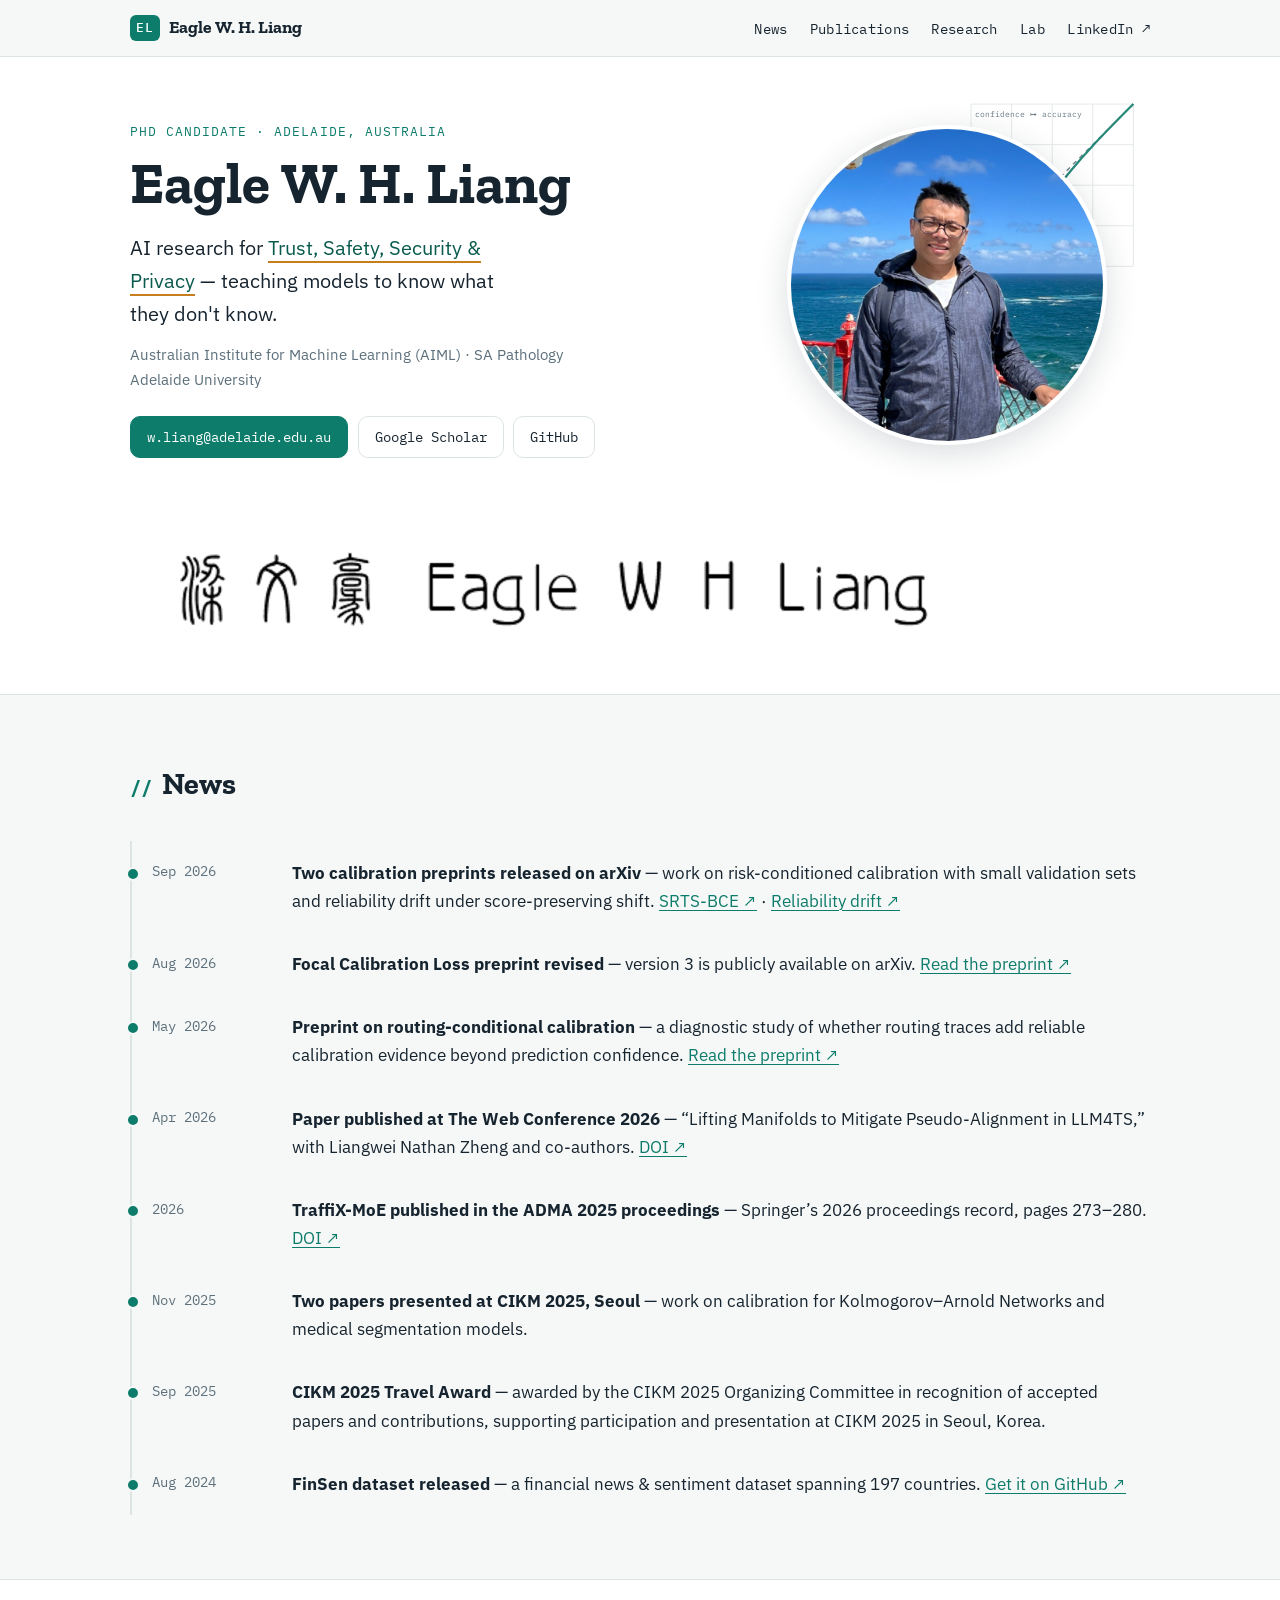
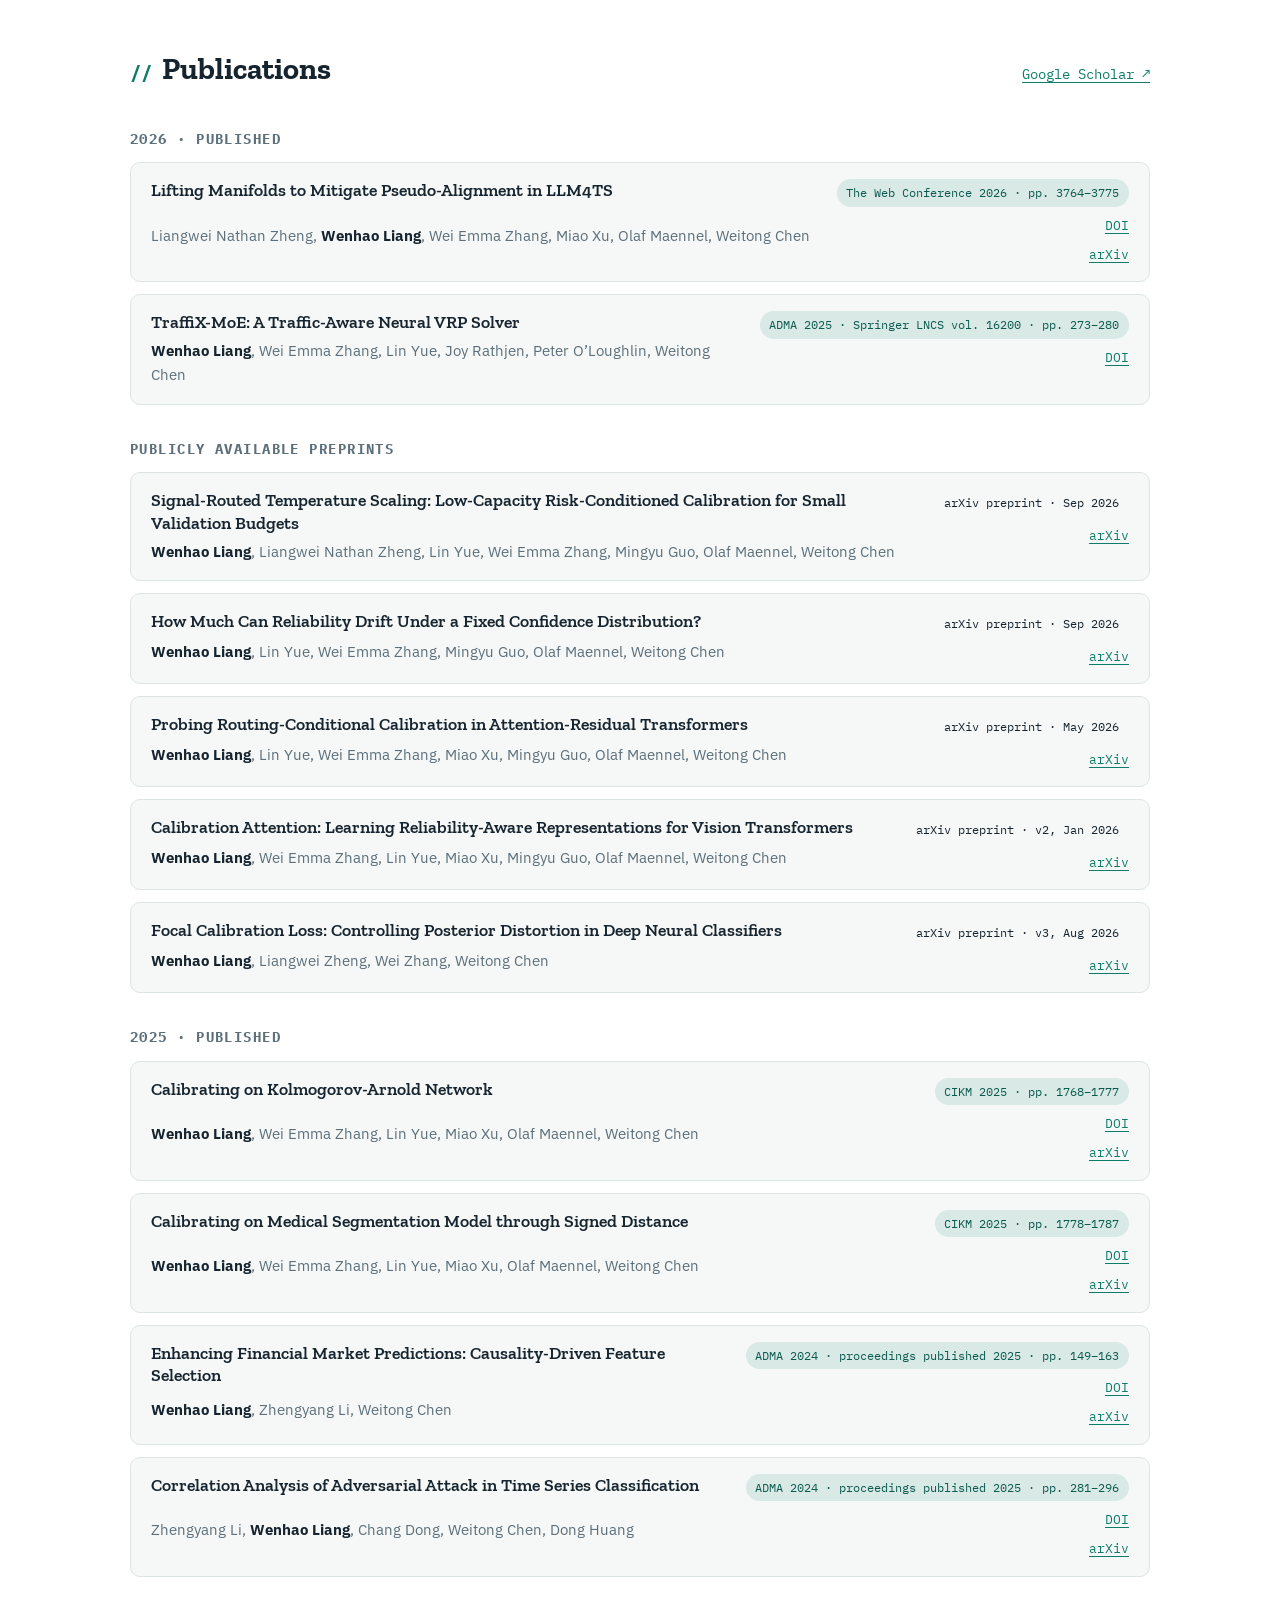
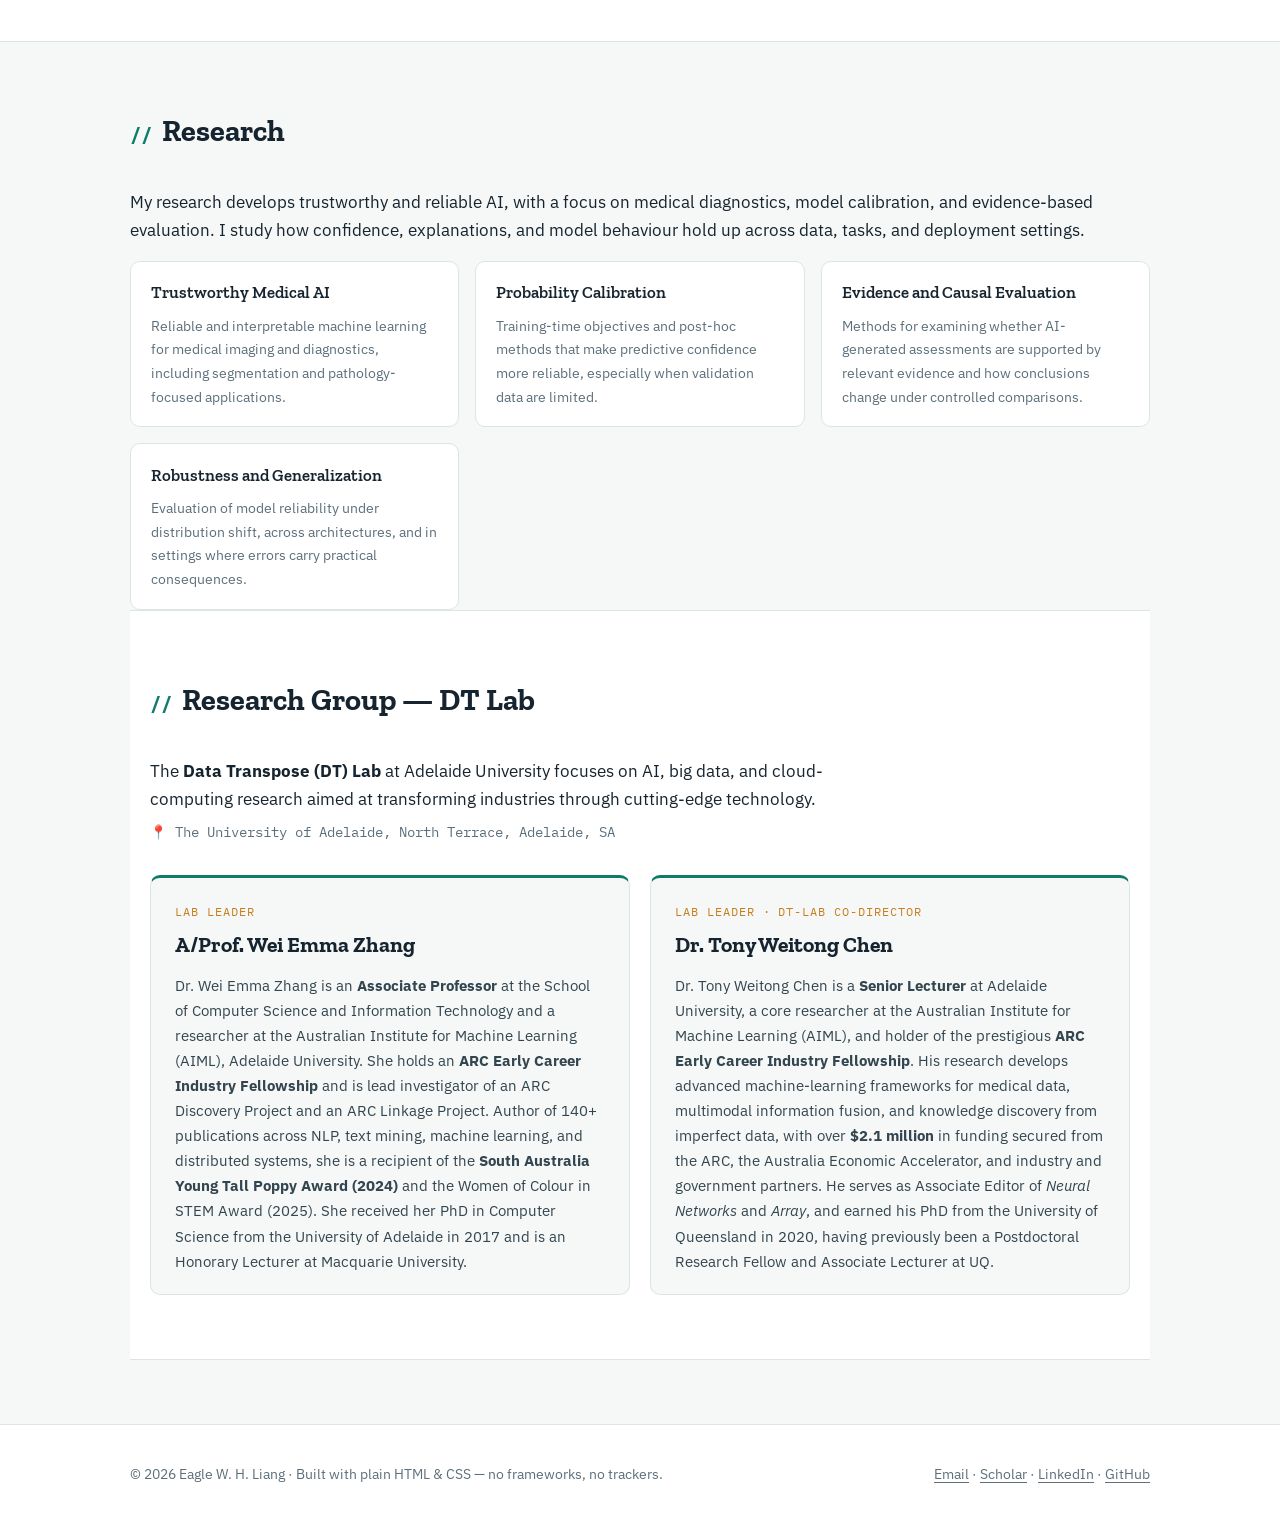
==== commit 8c1e133a: "Update academic homepage research and publications" ====
--- a/index.html
+++ b/index.html
@@ -4,14 +4,14 @@
   <meta charset="UTF-8">
   <meta name="viewport" content="width=device-width, initial-scale=1">
   <title>Eagle W. H. Liang — AI Research for Trust, Safety, Security &amp; Privacy</title>
-  <meta name="description" content="Eagle Wenhao Liang, PhD candidate at the Australian Institute for Machine Learning (AIML), University of Adelaide. Research on model calibration, trustworthy machine learning, and AI for health.">
+  <meta name="description" content="Eagle Wenhao Liang, PhD candidate at the Australian Institute for Machine Learning (AIML), Adelaide University. Research on model calibration, trustworthy machine learning, and AI for health.">
   <meta name="author" content="Eagle W. H. Liang">
   <link rel="icon" href="assets/eagle.jpeg">
   <link rel="canonical" href="https://eaglewhliang.github.io/">
 
   <!-- Open Graph -->
   <meta property="og:title" content="Eagle W. H. Liang">
-  <meta property="og:description" content="PhD Candidate · AI Research for Trust, Safety, Security &amp; Privacy · AIML, University of Adelaide">
+  <meta property="og:description" content="PhD Candidate · AI Research for Trust, Safety, Security &amp; Privacy · AIML, Adelaide University">
   <meta property="og:image" content="https://eaglewhliang.github.io/assets/eagle.jpeg">
   <meta property="og:type" content="profile">
 
@@ -28,7 +28,7 @@
     "alternateName": "Eagle W. H. Liang",
     "jobTitle": "PhD Candidate",
     "affiliation": [
-      {"@type": "Organization", "name": "Australian Institute for Machine Learning (AIML), University of Adelaide"},
+      {"@type": "Organization", "name": "Australian Institute for Machine Learning (AIML), Adelaide University"},
       {"@type": "Organization", "name": "SA Pathology"}
     ],
     "email": "mailto:w.liang@adelaide.edu.au",
@@ -69,7 +69,7 @@
         <p class="eyebrow">PhD Candidate · Adelaide, Australia</p>
         <h1>Eagle&nbsp;W.&nbsp;H. Liang</h1>
         <p class="hero-sub">AI research for <em>Trust, Safety, Security &amp; Privacy</em> — teaching models to know what they don't know.</p>
-        <p class="hero-affil">Australian Institute for Machine Learning (AIML) · SA&nbsp;Pathology<br>The University of Adelaide</p>
+        <p class="hero-affil">Australian Institute for Machine Learning (AIML) · SA&nbsp;Pathology<br>Adelaide University</p>
         <div class="hero-actions">
           <a class="btn btn-primary" href="mailto:w.liang@adelaide.edu.au">w.liang@adelaide.edu.au</a>
           <a class="btn" href="https://scholar.google.com/citations?user=3f4N-oQAAAAJ&hl=en" target="_blank" rel="noopener">Google Scholar</a>
@@ -109,10 +109,45 @@
       <h2 class="section-title"><span class="tick">//</span> News</h2>
       <ol class="timeline">
         <li>
+          <span class="tl-date">Sep 2026</span>
+          <div class="tl-body">
+            <strong>Two calibration preprints released on arXiv</strong> — work on risk-conditioned calibration with small validation sets and reliability drift under score-preserving shift.
+            <a href="https://arxiv.org/abs/2609.38936" target="_blank" rel="noopener">SRTS-BCE ↗</a> ·
+            <a href="https://arxiv.org/abs/2609.38917" target="_blank" rel="noopener">Reliability drift ↗</a>
+          </div>
+        </li>
+        <li>
+          <span class="tl-date">Aug 2026</span>
+          <div class="tl-body">
+            <strong>Focal Calibration Loss preprint revised</strong> — version 3 is publicly available on arXiv.
+            <a href="https://arxiv.org/abs/2410.18321" target="_blank" rel="noopener">Read the preprint ↗</a>
+          </div>
+        </li>
+        <li>
+          <span class="tl-date">May 2026</span>
+          <div class="tl-body">
+            <strong>Preprint on routing-conditional calibration</strong> — a diagnostic study of whether routing traces add reliable calibration evidence beyond prediction confidence.
+            <a href="https://arxiv.org/abs/2605.09850" target="_blank" rel="noopener">Read the preprint ↗</a>
+          </div>
+        </li>
+        <li>
+          <span class="tl-date">Apr 2026</span>
+          <div class="tl-body">
+            <strong>Paper published at The Web Conference 2026</strong> — “Lifting Manifolds to Mitigate Pseudo-Alignment in LLM4TS,” with Liangwei Nathan Zheng and co-authors.
+            <a href="https://doi.org/10.1145/3774904.3792280" target="_blank" rel="noopener">DOI ↗</a>
+          </div>
+        </li>
+        <li>
+          <span class="tl-date">2026</span>
+          <div class="tl-body">
+            <strong>TraffiX-MoE published in the ADMA 2025 proceedings</strong> — Springer’s 2026 proceedings record, pages 273–280.
+            <a href="https://doi.org/10.1007/978-981-95-3462-3_23" target="_blank" rel="noopener">DOI ↗</a>
+          </div>
+        </li>
+        <li>
           <span class="tl-date">Nov 2025</span>
           <div class="tl-body">
-            <strong>Two papers presented at CIKM 2025, Seoul</strong> — presented our work on
-            calibration for Kolmogorov–Arnold Networks and for medical segmentation models.
+            <strong>Two papers presented at CIKM 2025, Seoul</strong> — work on calibration for Kolmogorov–Arnold Networks and medical segmentation models.
           </div>
         </li>
         <li>
@@ -141,92 +176,155 @@
         <a class="title-link" href="https://scholar.google.com/citations?user=3f4N-oQAAAAJ&hl=en" target="_blank" rel="noopener">Google Scholar ↗</a>
       </h2>
 
-      <h3 class="year-label">2025</h3>
+      <h3 class="year-label">2026 · Published</h3>
       <ul class="pub-list">
         <li class="pub">
           <div class="pub-main">
-            <span class="pub-title">Calibrating on Kolmogorov–Arnold Networks</span>
+            <span class="pub-title">Lifting Manifolds to Mitigate Pseudo-Alignment in LLM4TS</span>
+            <span class="pub-authors">Liangwei Nathan Zheng, <strong>Wenhao Liang</strong>, Wei Emma Zhang, Miao Xu, Olaf Maennel, Weitong Chen</span>
+          </div>
+          <div class="pub-meta">
+            <span class="badge badge-conf">The Web Conference 2026 · pp. 3764–3775</span>
+            <a class="pub-link" href="https://doi.org/10.1145/3774904.3792280" target="_blank" rel="noopener">DOI</a>
+            <a class="pub-link" href="https://arxiv.org/abs/2510.12847" target="_blank" rel="noopener">arXiv</a>
+          </div>
+        </li>
+        <li class="pub">
+          <div class="pub-main">
+            <span class="pub-title">TraffiX-MoE: A Traffic-Aware Neural VRP Solver</span>
+            <span class="pub-authors"><strong>Wenhao Liang</strong>, Wei Emma Zhang, Lin Yue, Joy Rathjen, Peter O’Loughlin, Weitong Chen</span>
+          </div>
+          <div class="pub-meta">
+            <span class="badge badge-conf">ADMA 2025 · Springer LNCS vol. 16200 · pp. 273–280</span>
+            <a class="pub-link" href="https://doi.org/10.1007/978-981-95-3462-3_23" target="_blank" rel="noopener">DOI</a>
+          </div>
+        </li>
+      </ul>
+
+      <h3 class="year-label">Publicly available preprints</h3>
+      <ul class="pub-list">
+        <li class="pub">
+          <div class="pub-main">
+            <span class="pub-title">Signal-Routed Temperature Scaling: Low-Capacity Risk-Conditioned Calibration for Small Validation Budgets</span>
+            <span class="pub-authors"><strong>Wenhao Liang</strong>, Liangwei Nathan Zheng, Lin Yue, Wei Emma Zhang, Mingyu Guo, Olaf Maennel, Weitong Chen</span>
+          </div>
+          <div class="pub-meta">
+            <span class="badge">arXiv preprint · Sep 2026</span>
+            <a class="pub-link" href="https://arxiv.org/abs/2609.38936" target="_blank" rel="noopener">arXiv</a>
+          </div>
+        </li>
+        <li class="pub">
+          <div class="pub-main">
+            <span class="pub-title">How Much Can Reliability Drift Under a Fixed Confidence Distribution?</span>
+            <span class="pub-authors"><strong>Wenhao Liang</strong>, Lin Yue, Wei Emma Zhang, Mingyu Guo, Olaf Maennel, Weitong Chen</span>
+          </div>
+          <div class="pub-meta">
+            <span class="badge">arXiv preprint · Sep 2026</span>
+            <a class="pub-link" href="https://arxiv.org/abs/2609.38917" target="_blank" rel="noopener">arXiv</a>
+          </div>
+        </li>
+        <li class="pub">
+          <div class="pub-main">
+            <span class="pub-title">Probing Routing-Conditional Calibration in Attention-Residual Transformers</span>
+            <span class="pub-authors"><strong>Wenhao Liang</strong>, Lin Yue, Wei Emma Zhang, Miao Xu, Mingyu Guo, Olaf Maennel, Weitong Chen</span>
+          </div>
+          <div class="pub-meta">
+            <span class="badge">arXiv preprint · May 2026</span>
+            <a class="pub-link" href="https://arxiv.org/abs/2605.09850" target="_blank" rel="noopener">arXiv</a>
+          </div>
+        </li>
+        <li class="pub">
+          <div class="pub-main">
+            <span class="pub-title">Calibration Attention: Learning Reliability-Aware Representations for Vision Transformers</span>
+            <span class="pub-authors"><strong>Wenhao Liang</strong>, Wei Emma Zhang, Lin Yue, Miao Xu, Mingyu Guo, Olaf Maennel, Weitong Chen</span>
+          </div>
+          <div class="pub-meta">
+            <span class="badge">arXiv preprint · v2, Jan 2026</span>
+            <a class="pub-link" href="https://arxiv.org/abs/2508.08547" target="_blank" rel="noopener">arXiv</a>
+          </div>
+        </li>
+        <li class="pub">
+          <div class="pub-main">
+            <span class="pub-title">Focal Calibration Loss: Controlling Posterior Distortion in Deep Neural Classifiers</span>
+            <span class="pub-authors"><strong>Wenhao Liang</strong>, Liangwei Zheng, Wei Zhang, Weitong Chen</span>
+          </div>
+          <div class="pub-meta">
+            <span class="badge">arXiv preprint · v3, Aug 2026</span>
+            <a class="pub-link" href="https://arxiv.org/abs/2410.18321" target="_blank" rel="noopener">arXiv</a>
+          </div>
+        </li>
+      </ul>
+
+      <h3 class="year-label">2025 · Published</h3>
+      <ul class="pub-list">
+        <li class="pub">
+          <div class="pub-main">
+            <span class="pub-title">Calibrating on Kolmogorov-Arnold Network</span>
             <span class="pub-authors"><strong>Wenhao Liang</strong>, Wei Emma Zhang, Lin Yue, Miao Xu, Olaf Maennel, Weitong Chen</span>
           </div>
           <div class="pub-meta">
-            <span class="badge badge-conf">CIKM 2025 · Seoul</span>
+            <span class="badge badge-conf">CIKM 2025 · pp. 1768–1777</span>
+            <a class="pub-link" href="https://doi.org/10.1145/3746252.3761013" target="_blank" rel="noopener">DOI</a>
             <a class="pub-link" href="https://arxiv.org/abs/2503.01195" target="_blank" rel="noopener">arXiv</a>
           </div>
         </li>
         <li class="pub">
           <div class="pub-main">
-            <span class="pub-title">We Care Each Pixel: Calibrating on Medical Segmentation Models through Signed Distance</span>
+            <span class="pub-title">Calibrating on Medical Segmentation Model through Signed Distance</span>
             <span class="pub-authors"><strong>Wenhao Liang</strong>, Wei Emma Zhang, Lin Yue, Miao Xu, Olaf Maennel, Weitong Chen</span>
           </div>
           <div class="pub-meta">
-            <span class="badge badge-conf">CIKM 2025 · Seoul</span>
+            <span class="badge badge-conf">CIKM 2025 · pp. 1778–1787</span>
+            <a class="pub-link" href="https://doi.org/10.1145/3746252.3761101" target="_blank" rel="noopener">DOI</a>
             <a class="pub-link" href="https://arxiv.org/abs/2503.05107" target="_blank" rel="noopener">arXiv</a>
           </div>
         </li>
-        <li class="pub">
-          <div class="pub-main">
-            <span class="pub-title">TraffiX-MoE: A Traffic-Aware Neural VRP Solver</span>
-            <span class="pub-authors"><strong>Wenhao Liang</strong>, Lin Yue, Wei Emma Zhang, Joy Rathjen, Peter O'Loughlin, Weitong Chen</span>
-          </div>
-          <div class="pub-meta">
-            <span class="badge badge-conf">ADMA 2025 · Kyoto · Industry Track</span>
-          </div>
-        </li>
-      </ul>
-
-      <h3 class="year-label">2024</h3>
-      <ul class="pub-list">
         <li class="pub">
           <div class="pub-main">
             <span class="pub-title">Enhancing Financial Market Predictions: Causality-Driven Feature Selection</span>
             <span class="pub-authors"><strong>Wenhao Liang</strong>, Zhengyang Li, Weitong Chen</span>
-            <span class="pub-note">Integrates financial news and stock-market data across 197 countries with LSTM models to improve market-prediction accuracy.</span>
-          </div>
-          <div class="pub-meta">
-            <span class="badge badge-conf">ADMA 2024</span>
+          </div>
+          <div class="pub-meta">
+            <span class="badge badge-conf">ADMA 2024 · proceedings published 2025 · pp. 149–163</span>
+            <a class="pub-link" href="https://doi.org/10.1007/978-981-96-0811-9_11" target="_blank" rel="noopener">DOI</a>
+            <a class="pub-link" href="https://arxiv.org/abs/2408.01005" target="_blank" rel="noopener">arXiv</a>
           </div>
         </li>
         <li class="pub">
           <div class="pub-main">
             <span class="pub-title">Correlation Analysis of Adversarial Attack in Time Series Classification</span>
             <span class="pub-authors">Zhengyang Li, <strong>Wenhao Liang</strong>, Chang Dong, Weitong Chen, Dong Huang</span>
-            <span class="pub-note">Investigates how time-series classifiers process local vs. global information under adversarial attack.</span>
-          </div>
-          <div class="pub-meta">
-            <span class="badge badge-conf">ADMA 2024</span>
+          </div>
+          <div class="pub-meta">
+            <span class="badge badge-conf">ADMA 2024 · proceedings published 2025 · pp. 281–296</span>
+            <a class="pub-link" href="https://doi.org/10.1007/978-981-96-0840-9_20" target="_blank" rel="noopener">DOI</a>
+            <a class="pub-link" href="https://arxiv.org/abs/2408.11264" target="_blank" rel="noopener">arXiv</a>
           </div>
         </li>
       </ul>
+
     </div>
   </section>
 
   <!-- ============ RESEARCH SCOPE ============ -->
   <section class="section" id="research">
     <div class="container">
-      <h2 class="section-title"><span class="tick">//</span> Research Scope: Model Optimization</h2>
+      <h2 class="section-title"><span class="tick">//</span> Research</h2>
+      <p class="research-intro">My research develops trustworthy and reliable AI, with a focus on medical diagnostics, model calibration, and evidence-based evaluation. I study how confidence, explanations, and model behaviour hold up across data, tasks, and deployment settings.</p>
       <div class="topic-grid">
-        <div class="topic"><h4>Model Calibration</h4><p>Uncertainty estimation, temperature scaling, and focal-loss extensions for imbalanced data — making confidence mean something.</p></div>
-        <div class="topic"><h4>Efficient Training &amp; Inference</h4><p>Quantization, pruning, knowledge distillation, neural architecture search, and memory-efficient training.</p></div>
-        <div class="topic"><h4>Fairness, Robustness &amp; Privacy</h4><p>Adversarial robustness, differential privacy, and federated learning for trustworthy models.</p></div>
-        <div class="topic"><h4>Hyperparameter Optimization</h4><p>Bayesian optimization, genetic algorithms, and multi-objective search for peak performance.</p></div>
-        <div class="topic"><h4>Optimization Algorithms</h4><p>Advanced optimizers, second-order methods, and adaptive learning rates for convergence and stability.</p></div>
-        <div class="topic"><h4>Meta- &amp; Few-Shot Learning</h4><p>Rapid task adaptation with minimal data via MAML and optimization-based meta-learning.</p></div>
-        <div class="topic"><h4>Interpretability &amp; Explainability</h4><p>Saliency maps, SHAP values, and post-hoc explanation techniques for transparent models.</p></div>
-        <div class="topic"><h4>Causal Reasoning</h4><p>Causal inference for cause-and-effect discovery, robustness, and generalization.</p></div>
-        <div class="topic"><h4>Transfer Learning &amp; Fine-Tuning</h4><p>Pretraining/fine-tuning pipelines, domain adaptation, and continual learning.</p></div>
-        <div class="topic"><h4>Hardware-Aware Optimization</h4><p>Edge computing, TinyML, and models tuned for GPUs, TPUs, and FPGAs.</p></div>
-        <div class="topic"><h4>Reinforcement Learning</h4><p>Policy optimization and model-free vs. model-based trade-offs.</p></div>
-        <div class="topic"><h4>Emerging Trends</h4><p>Quantum machine learning, SAM&nbsp;2, and neurosymbolic AI combining neural nets with symbolic reasoning.</p></div>
+        <div class="topic"><h4>Trustworthy Medical AI</h4><p>Reliable and interpretable machine learning for medical imaging and diagnostics, including segmentation and pathology-focused applications.</p></div>
+        <div class="topic"><h4>Probability Calibration</h4><p>Training-time objectives and post-hoc methods that make predictive confidence more reliable, especially when validation data are limited.</p></div>
+        <div class="topic"><h4>Evidence and Causal Evaluation</h4><p>Methods for examining whether AI-generated assessments are supported by relevant evidence and how conclusions change under controlled comparisons.</p></div>
+        <div class="topic"><h4>Robustness and Generalization</h4><p>Evaluation of model reliability under distribution shift, across architectures, and in settings where errors carry practical consequences.</p></div>
       </div>
-    </div>
-  </section>
+
 
   <!-- ============ RESEARCH GROUP ============ -->
   <section class="section section-alt" id="lab">
     <div class="container">
       <h2 class="section-title"><span class="tick">//</span> Research Group — DT Lab</h2>
       <p class="lab-intro">
-        The <strong>Data Transpose (DT) Lab</strong> at The University of Adelaide focuses on AI, big data,
+        The <strong>Data Transpose (DT) Lab</strong> at Adelaide University focuses on AI, big data,
         and cloud-computing research aimed at transforming industries through cutting-edge technology.
         <span class="lab-loc">📍 The University of Adelaide, North Terrace, Adelaide, SA</span>
       </p>
@@ -282,3 +380,4 @@
 <script>document.getElementById('yr').textContent = new Date().getFullYear();</script>
 </body>
 </html>
+
